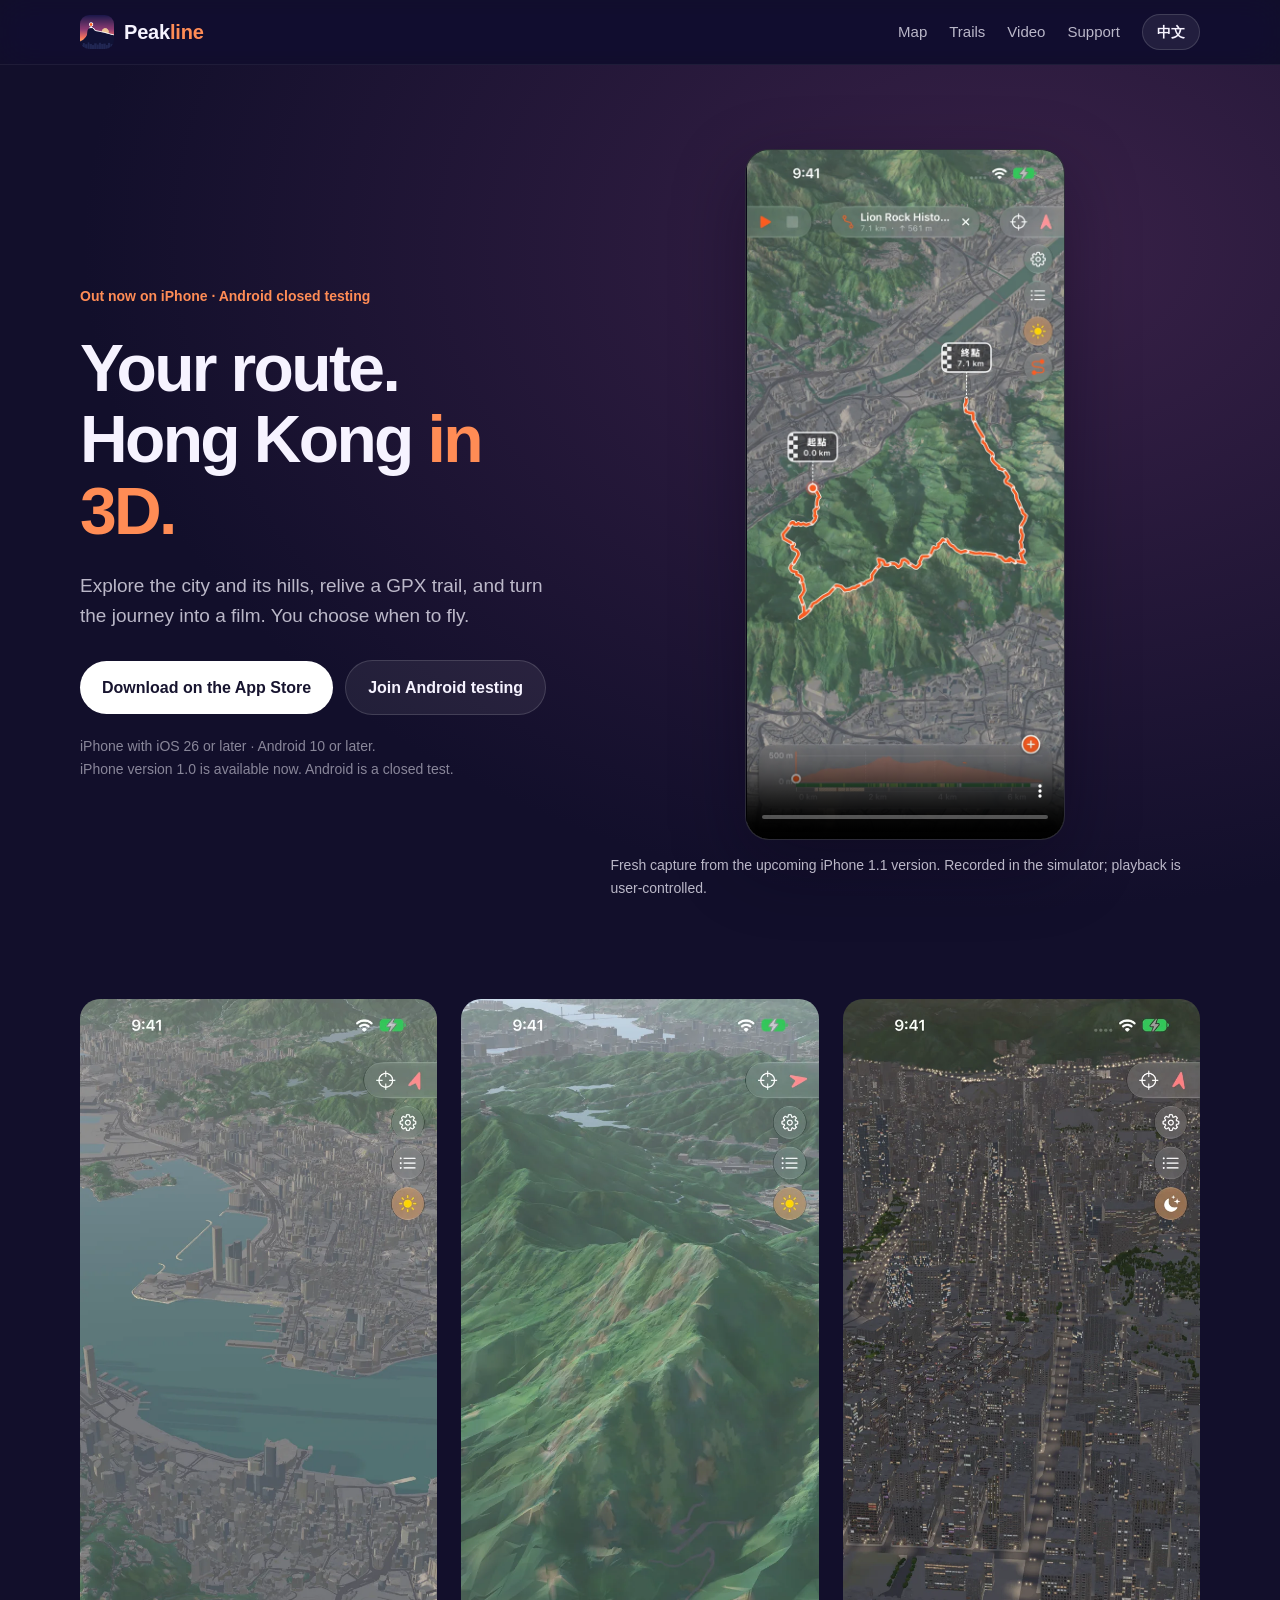
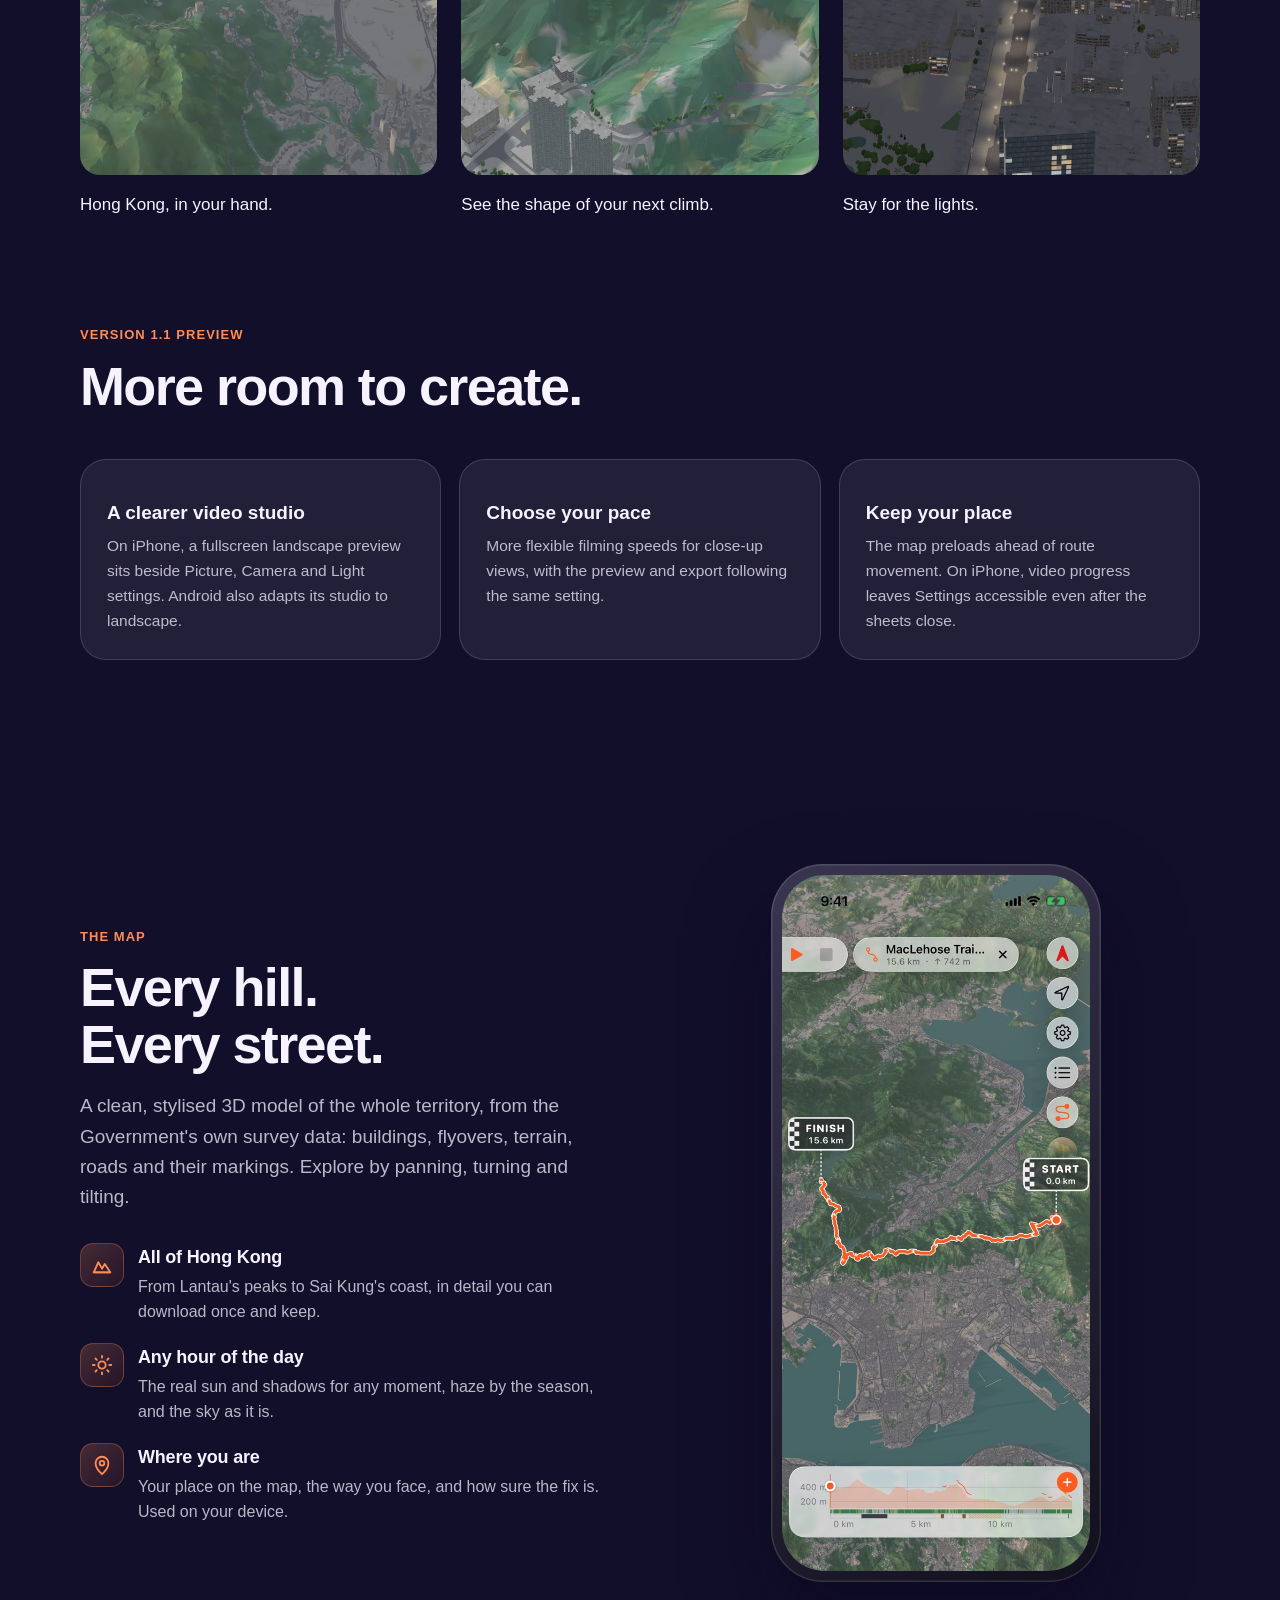
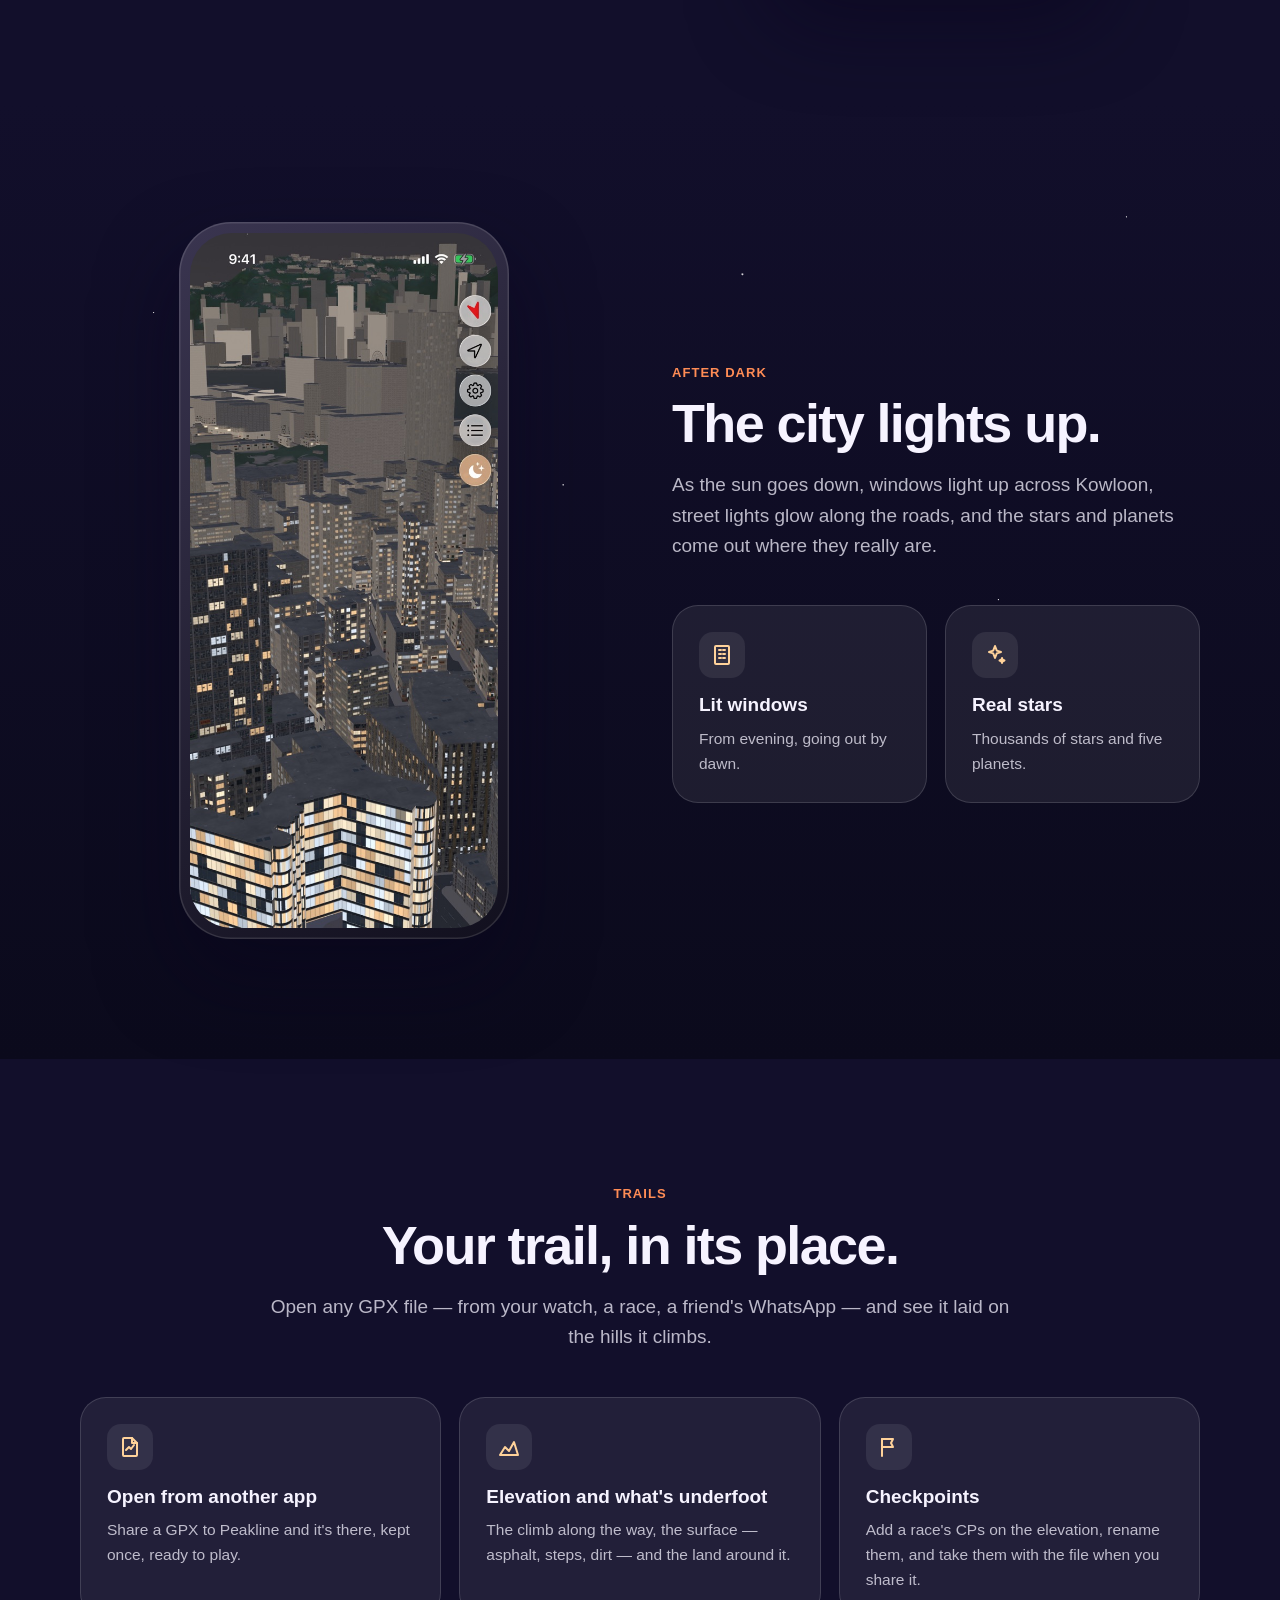
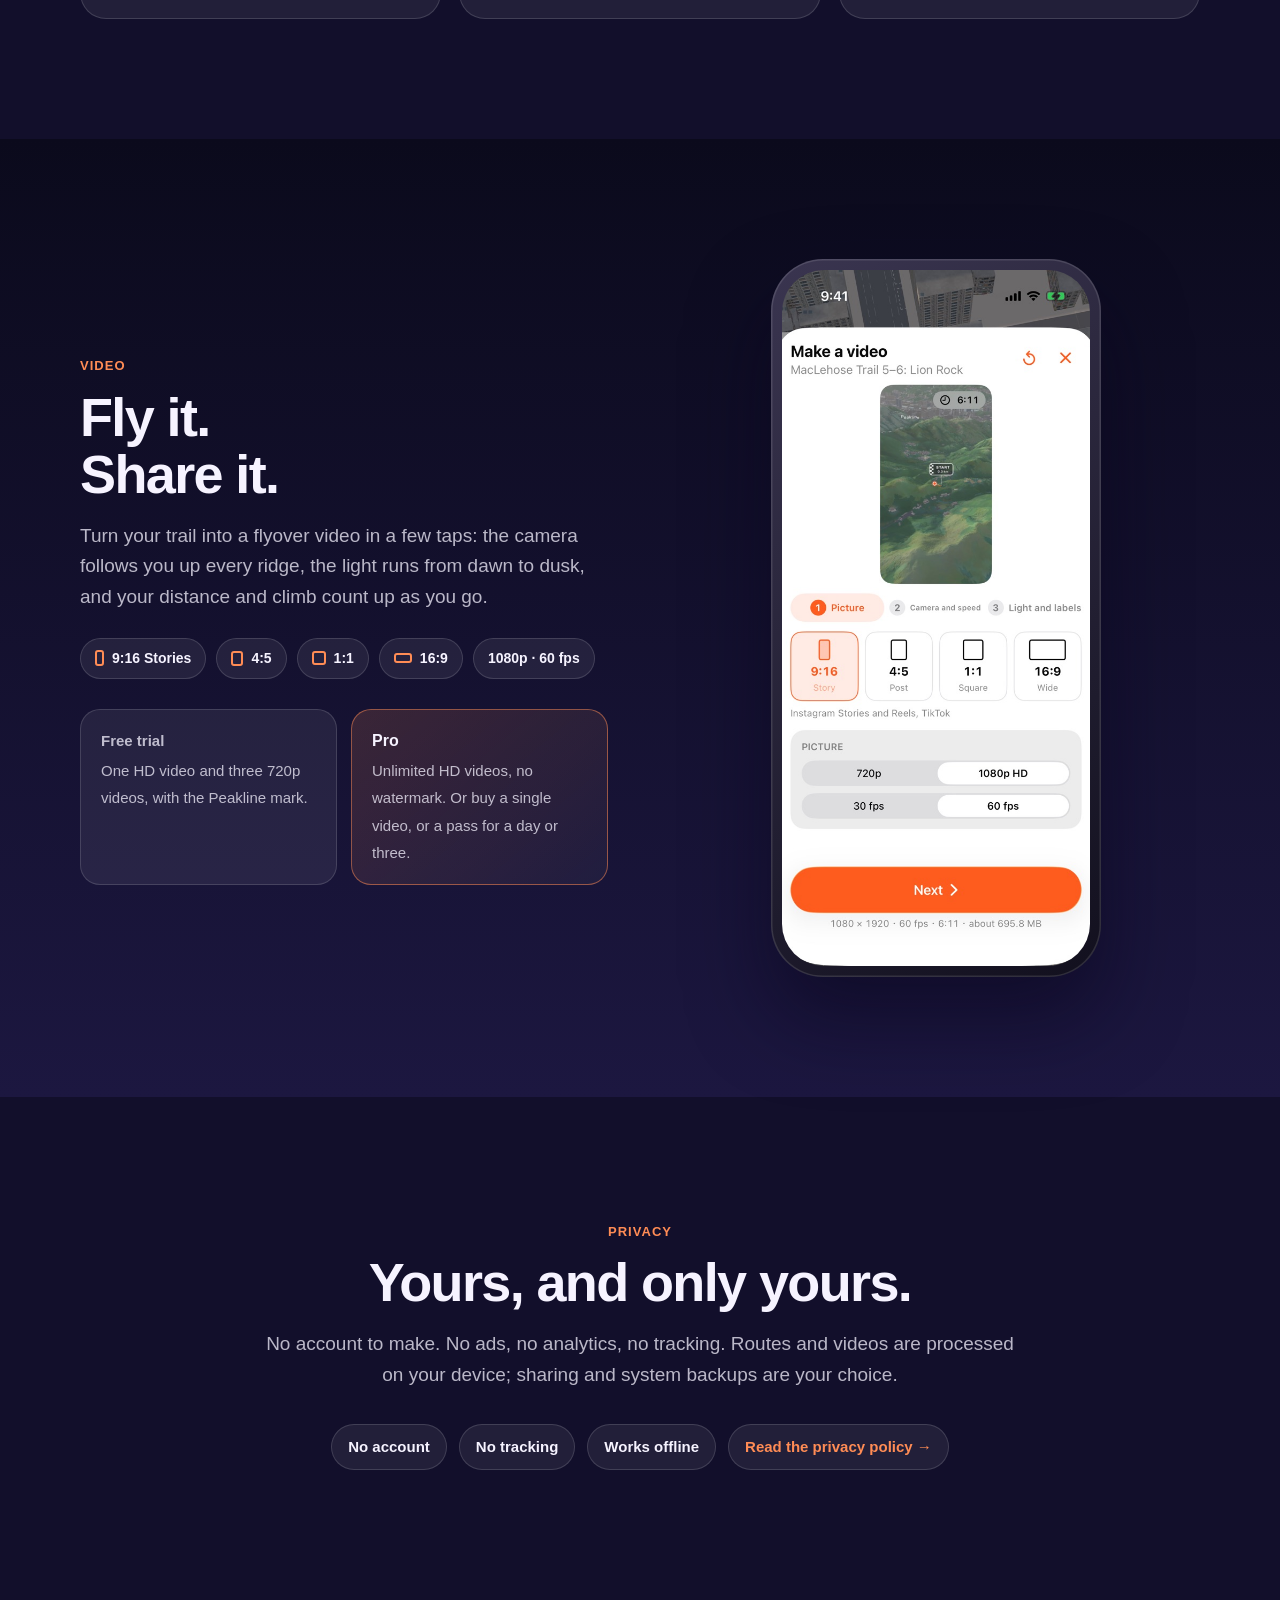
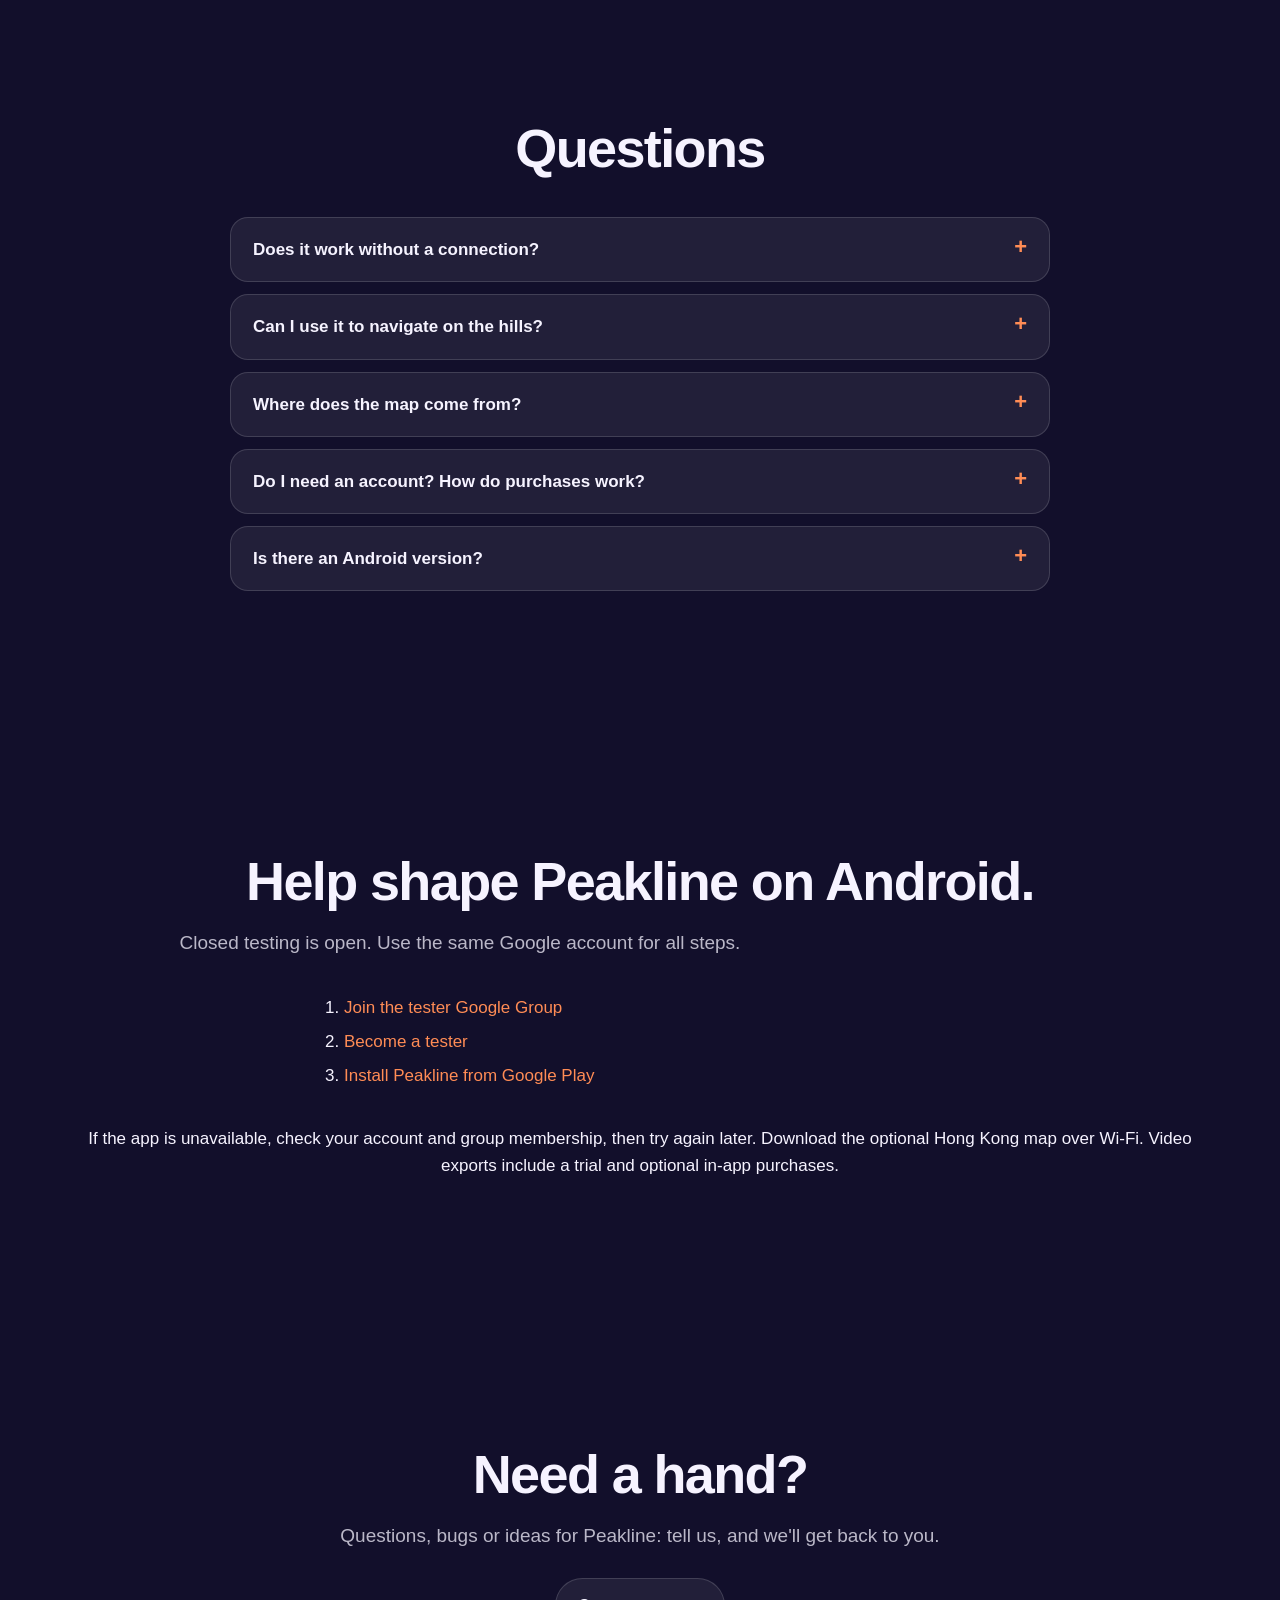
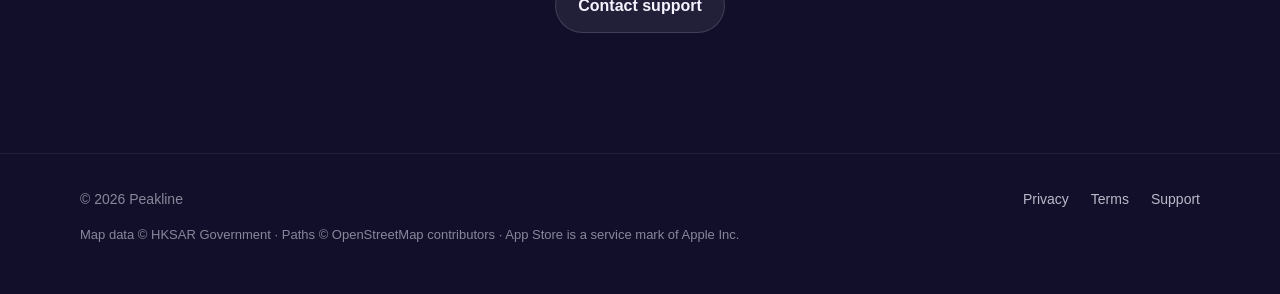
==== index.html @ 2c07a67a "Announce iPhone release and open Android testing with fresh captures" ====
<!doctype html>
<html lang="en" data-lang="en">
<head>
<meta charset="utf-8">
<meta name="viewport" content="width=device-width, initial-scale=1">
<title>Peakline — Hong Kong in 3D</title>
<meta name="title-en" content="Peakline — Hong Kong in 3D">
<meta name="title-zh" content="Peakline — 全港立體地圖">
<meta name="description" content="Peakline is a 3D map of all Hong Kong for iPhone and Android. Open your GPX trails, fly them over every hill, street and harbour at any hour, and share the video.">
<meta name="theme-color" content="#14112f">
<meta property="og:type" content="website">
<meta property="og:title" content="Peakline — Hong Kong in 3D">
<meta property="og:description" content="Fly your trails over a 3D map of all Hong Kong. Share the video.">
<meta property="og:image" content="https://chungtau.github.io/peakline-site/assets/img/og.jpg">
<meta property="og:url" content="https://chungtau.github.io/peakline-site/">
<meta name="twitter:card" content="summary_large_image">
<link rel="icon" type="image/png" href="assets/img/favicon-64.png">
<link rel="apple-touch-icon" href="assets/img/apple-touch-icon.png">
<link rel="stylesheet" href="assets/css/site.css">
<script src="assets/js/site.js"></script>
<script src="assets/js/journey.js" defer></script>
</head>
<body>

<header class="nav">
  <div class="wrap">
    <a class="brand" href="./"><img src="assets/img/icon-512.png" alt=""><span>Peak<b>line</b></span></a>
    <nav>
      <a class="hide-small" href="#map"><span class="en">Map</span><span class="zh">地圖</span></a>
      <a class="hide-small" href="#trails"><span class="en">Trails</span><span class="zh">路線</span></a>
      <a class="hide-small" href="#video"><span class="en">Video</span><span class="zh">影片</span></a>
      <a href="#support"><span class="en">Support</span><span class="zh">支援</span></a>
      <button class="lang" type="button" aria-label="Language"><span class="en">中文</span><span class="zh">EN</span></button>
    </nav>
  </div>
</header>

<main>

<!-- A user-controlled film: playback and chapter selection are independent of scrolling. -->
<section class="journey" aria-labelledby="journey-title">
  <div class="wrap journey-grid">
    <div class="journey-intro">
      <span class="eyebrow"><span class="en">Out now on iPhone · Android closed testing</span><span class="zh">iPhone 正式上架 · Android 封閉測試開放</span></span>
      <h1 id="journey-title"><span class="en">Your route.<br>Hong Kong <em>in 3D.</em></span><span class="zh">你的路線，<br><em>立體香港。</em></span></h1>
      <p class="section-lead"><span class="en">Explore the city and its hills, relive a GPX trail, and turn the journey into a film. You choose when to fly.</span><span class="zh">探索城市與山野，重溫 GPX 路線，把旅程製成影片。何時起飛，由你決定。</span></p>
      <div class="ctas">
        <a class="btn primary" href="https://apps.apple.com/app/id6819981205"><span class="en">Download on the App Store</span><span class="zh">在 App Store 下載</span></a>
        <a class="btn ghost" href="#android"><span class="en">Join Android testing</span><span class="zh">參加 Android 封測</span></a>
      </div>
      <p class="availability"><span class="en">iPhone with iOS 26 or later · Android 10 or later.<br>iPhone version 1.0 is available now. Android is a closed test.</span><span class="zh">需要 iOS 26 或以上的 iPhone，或 Android 10 或以上裝置。<br>iPhone 1.0 現已上架；Android 現正招募封測用家。</span></p>
    </div>
    <div class="journey-player">
      <div class="film-frame fresh-preview">
        <video controls playsinline preload="none" poster="assets/launch/route.webp" aria-label="Peakline 1.1 route playback preview">
          <source src="assets/launch/route-preview.mp4" type="video/mp4">
          <a href="assets/launch/route-preview.mp4">Watch the route / 觀看路線</a>
        </video>
      </div>
      <p class="film-note"><span class="en">Fresh capture from the upcoming iPhone 1.1 version. Recorded in the simulator; playback is user-controlled.</span><span class="zh">重新拍攝的 iPhone 1.1 預覽畫面，來自模擬器實際操作。影片由你按播放。</span></p>
    </div>
  </div>
</section>

<section class="launch-gallery wrap" aria-label="Fresh Peakline screenshots">
  <figure><img src="assets/launch/harbour.webp" alt="Hong Kong harbour and buildings in Peakline" loading="lazy" width="660" height="1434"><figcaption><span class="en">Hong Kong, in your hand.</span><span class="zh">把香港，放在手心。</span></figcaption></figure>
  <figure><img src="assets/launch/lion-rock.webp" alt="Lion Rock ridge in Peakline" loading="lazy" width="660" height="1434"><figcaption><span class="en">See the shape of your next climb.</span><span class="zh">下一次上山，先看清山勢。</span></figcaption></figure>
  <figure><img src="assets/launch/night.webp" alt="Night windows and streets in Peakline" loading="lazy" width="660" height="1434"><figcaption><span class="en">Stay for the lights.</span><span class="zh">留到，萬家燈火。</span></figcaption></figure>
</section>

<section id="latest" class="latest">
  <div class="wrap">
    <span class="kicker"><span class="en">Version 1.1 preview</span><span class="zh">1.1 版本預覽</span></span>
    <h2><span class="en">More room to create.</span><span class="zh">更充裕的創作空間。</span></h2>
    <div class="cards">
      <div class="card"><h3><span class="en">A clearer video studio</span><span class="zh">更清晰的影片編輯器</span></h3><p><span class="en">On iPhone, a fullscreen landscape preview sits beside Picture, Camera and Light settings. Android also adapts its studio to landscape.</span><span class="zh">iPhone 橫向全螢幕預覽，與畫面、鏡頭、光線設定並排顯示。Android 的編輯器亦會配合橫向版面。</span></p></div>
      <div class="card"><h3><span class="en">Choose your pace</span><span class="zh">自由選擇節奏</span></h3><p><span class="en">More flexible filming speeds for close-up views, with the preview and export following the same setting.</span><span class="zh">近鏡製片速度更有彈性，預覽與輸出採用一致設定。</span></p></div>
      <div class="card"><h3><span class="en">Keep your place</span><span class="zh">掌握進度</span></h3><p><span class="en">The map preloads ahead of route movement. On iPhone, video progress leaves Settings accessible even after the sheets close.</span><span class="zh">地圖會隨路線移動提前預載。iPhone 關閉面板後，製片進度亦會避開設定按鈕。</span></p></div>
    </div>
  </div>
</section>

<section id="map">
  <div class="wrap">
    <div class="split">
      <div>
        <span class="kicker"><span class="en">The map</span><span class="zh">地圖</span></span>
        <h2><span class="en">Every hill.<br>Every street.</span><span class="zh">每座山。<br>每條街。</span></h2>
        <p class="section-lead">
          <span class="en">A clean, stylised 3D model of the whole territory, from the Government's own survey data: buildings, flyovers, terrain, roads and their markings. Explore by panning, turning and tilting.</span>
          <span class="zh">以政府測繪數據建成、簡潔立體的全港模型：大廈、天橋、地形、道路以至路面標記。以平移、旋轉和傾斜探索地圖。</span>
        </p>
        <ul class="points">
          <li><span class="ico"><svg viewBox="0 0 24 24"><path d="M3 20l5-11 4 7 3-5 6 9z"/><path d="M3 20h18"/></svg></span>
            <div><h3><span class="en">All of Hong Kong</span><span class="zh">全港覆蓋</span></h3>
            <p><span class="en">From Lantau's peaks to Sai Kung's coast, in detail you can download once and keep.</span><span class="zh">由大嶼山的山峰到西貢的海岸，詳細地圖下載一次就一直保存。</span></p></div></li>
          <li><span class="ico"><svg viewBox="0 0 24 24"><circle cx="12" cy="12" r="4"/><path d="M12 2v2M12 20v2M4.9 4.9l1.4 1.4M17.7 17.7l1.4 1.4M2 12h2M20 12h2M4.9 19.1l1.4-1.4M17.7 6.3l1.4-1.4"/></svg></span>
            <div><h3><span class="en">Any hour of the day</span><span class="zh">任何時刻的光影</span></h3>
            <p><span class="en">The real sun and shadows for any moment, haze by the season, and the sky as it is.</span><span class="zh">任何時刻的真實日照與陰影、隨季節變化的煙霞，以及真實的天空。</span></p></div></li>
          <li><span class="ico"><svg viewBox="0 0 24 24"><path d="M12 22s7-6.3 7-12a7 7 0 1 0-14 0c0 5.7 7 12 7 12z"/><circle cx="12" cy="10" r="2.5"/></svg></span>
            <div><h3><span class="en">Where you are</span><span class="zh">你在哪裏</span></h3>
            <p><span class="en">Your place on the map, the way you face, and how sure the fix is. Used on your device.</span><span class="zh">你在地圖上的位置、面向和定位準確度，只在你的裝置上使用。</span></p></div></li>
        </ul>
      </div>
      <div class="phone-col"><div class="phone"><img src="assets/img/shot-route.jpg" alt="A trail over the Lion Rock ridge with its elevation" loading="lazy" width="1206" height="2622"></div></div>
    </div>
  </div>
</section>

<section class="night">
  <div class="wrap">
    <div class="split flip">
      <div>
        <span class="kicker"><span class="en">After dark</span><span class="zh">入夜之後</span></span>
        <h2><span class="en">The city lights up.</span><span class="zh">城市亮起來。</span></h2>
        <p class="section-lead">
          <span class="en">As the sun goes down, windows light up across Kowloon, street lights glow along the roads, and the stars and planets come out where they really are.</span>
          <span class="zh">日落之後，九龍的窗戶逐一亮起，街燈沿路發光，星星和行星在真實的位置出現。</span>
        </p>
        <div class="cards" style="grid-template-columns: 1fr 1fr;">
          <div class="card"><span class="ico"><svg viewBox="0 0 24 24"><rect x="5" y="3" width="14" height="18" rx="1"/><path d="M9 7h2M13 7h2M9 11h2M13 11h2M9 15h2M13 15h2"/></svg></span>
            <h3><span class="en">Lit windows</span><span class="zh">亮燈的窗</span></h3><p><span class="en">From evening, going out by dawn.</span><span class="zh">由黃昏亮起，到清晨前熄滅。</span></p></div>
          <div class="card"><span class="ico"><svg viewBox="0 0 24 24"><path d="M12 3l1.8 4.6L18 9l-4.2 1.4L12 15l-1.8-4.6L6 9l4.2-1.4z"/><path d="M19 15l.7 1.8L21.5 17.5l-1.8.7L19 20l-.7-1.8-1.8-.7 1.8-.7z"/></svg></span>
            <h3><span class="en">Real stars</span><span class="zh">真實星空</span></h3><p><span class="en">Thousands of stars and five planets.</span><span class="zh">數千顆恆星與五大行星。</span></p></div>
        </div>
      </div>
      <div class="phone-col"><div class="phone"><img src="assets/img/shot-night.jpg" alt="Tsim Sha Tsui at night, windows lit" loading="lazy" width="1206" height="2622"></div></div>
    </div>
  </div>
</section>

<section id="trails">
  <div class="wrap">
    <div style="text-align:center">
      <span class="kicker"><span class="en">Trails</span><span class="zh">路線</span></span>
      <h2><span class="en">Your trail, in its place.</span><span class="zh">你的路線，回到原地。</span></h2>
      <p class="section-lead" style="margin:0 auto">
        <span class="en">Open any GPX file — from your watch, a race, a friend's WhatsApp — and see it laid on the hills it climbs.</span>
        <span class="zh">打開任何 GPX 檔案，無論來自手錶、比賽還是朋友的 WhatsApp，都會鋪在它攀越的山上。</span>
      </p>
    </div>
    <div class="cards">
      <div class="card"><span class="ico"><svg viewBox="0 0 24 24"><path d="M14 3H6a1 1 0 0 0-1 1v16a1 1 0 0 0 1 1h12a1 1 0 0 0 1-1V8z"/><path d="M14 3v5h5"/><path d="M8 15l3-3 2 2 3-4"/></svg></span>
        <h3><span class="en">Open from another app</span><span class="zh">任何 App 都可打開</span></h3>
        <p><span class="en">Share a GPX to Peakline and it's there, kept once, ready to play.</span><span class="zh">把 GPX 分享到 Peakline 就會出現，不會重複儲存，隨時播放。</span></p></div>
      <div class="card"><span class="ico"><svg viewBox="0 0 24 24"><path d="M3 20l5-8 4 4 5-9 4 13z"/></svg></span>
        <h3><span class="en">Elevation and what's underfoot</span><span class="zh">高度與腳下路面</span></h3>
        <p><span class="en">The climb along the way, the surface — asphalt, steps, dirt — and the land around it.</span><span class="zh">沿途的爬升、路面（柏油、樓梯、泥路）以及周圍的地貌。</span></p></div>
      <div class="card"><span class="ico"><svg viewBox="0 0 24 24"><path d="M5 21V4"/><path d="M5 4h11l-2 4 2 4H5"/></svg></span>
        <h3><span class="en">Checkpoints</span><span class="zh">檢查站</span></h3>
        <p><span class="en">Add a race's CPs on the elevation, rename them, and take them with the file when you share it.</span><span class="zh">在高度圖上加入比賽檢查站、為它們改名，分享 GPX 時一併帶走。</span></p></div>
    </div>
  </div>
</section>

<section id="video" class="video">
  <div class="wrap">
    <div class="split">
      <div>
        <span class="kicker"><span class="en">Video</span><span class="zh">影片</span></span>
        <h2><span class="en">Fly it.<br>Share it.</span><span class="zh">飛越它。<br>分享它。</span></h2>
        <p class="section-lead">
          <span class="en">Turn your trail into a flyover video in a few taps: the camera follows you up every ridge, the light runs from dawn to dusk, and your distance and climb count up as you go.</span>
          <span class="zh">幾下就能把路線變成飛越影片：鏡頭跟著你攀上每道山脊，光線由清晨變到黃昏，距離和爬升隨之累計。</span>
        </p>
        <div class="ratios">
          <span class="ratio"><i style="width:9px;height:16px"></i>9:16 Stories</span>
          <span class="ratio"><i style="width:12px;height:15px"></i>4:5</span>
          <span class="ratio"><i style="width:14px;height:14px"></i>1:1</span>
          <span class="ratio"><i style="width:18px;height:10px"></i>16:9</span>
          <span class="ratio">1080p · 60 fps</span>
        </div>
        <div class="plans">
          <div class="plan"><b><span class="en">Free trial</span><span class="zh">免費試用</span></b>
            <span><span class="en">One HD video and three 720p videos, with the Peakline mark.</span><span class="zh">一條高清及三條 720p 影片，附 Peakline 水印。</span></span></div>
          <div class="plan pro"><b>Pro</b>
            <span><span class="en">Unlimited HD videos, no watermark. Or buy a single video, or a pass for a day or three.</span><span class="zh">無限高清影片，沒有水印。亦可單次購買一條影片，或購買一日、三日通行證。</span></span></div>
        </div>
      </div>
      <div class="phone-col"><div class="phone"><img src="assets/img/shot-studio.jpg" alt="Making a video of the trail in Peakline" loading="lazy" width="1206" height="2622"></div></div>
    </div>
  </div>
</section>

<section class="private">
  <div class="wrap">
    <span class="kicker"><span class="en">Privacy</span><span class="zh">私隱</span></span>
    <h2><span class="en">Yours, and only yours.</span><span class="zh">只屬於你。</span></h2>
    <p class="section-lead">
      <span class="en">No account to make. No ads, no analytics, no tracking. Routes and videos are processed on your device; sharing and system backups are your choice.</span>
      <span class="zh">不用註冊帳戶。沒有廣告、沒有分析工具、沒有追蹤。路線及影片在裝置上處理，分享與系統備份由你選擇。</span>
    </p>
    <div class="badges">
      <span class="badge"><span class="en">No account</span><span class="zh">無需帳戶</span></span>
      <span class="badge"><span class="en">No tracking</span><span class="zh">沒有追蹤</span></span>
      <span class="badge"><span class="en">Works offline</span><span class="zh">離線可用</span></span>
      <a class="badge" href="privacy/"><span class="en">Read the privacy policy →</span><span class="zh">閱讀私隱政策 →</span></a>
    </div>
  </div>
</section>

<section id="faq">
  <div class="wrap">
    <div style="text-align:center">
      <h2><span class="en">Questions</span><span class="zh">常見問題</span></h2>
    </div>
    <div class="faq">
      <details><summary><span class="en">Does it work without a connection?</span><span class="zh">沒有網絡可以用嗎？</span></summary>
        <p><span class="en">Yes. The map is on your device: Yau Tsim Mong comes with the app, and the detailed map of all Hong Kong is a one-time download. Your location comes from GPS.</span><span class="zh">可以。地圖儲存在你的裝置上：油尖旺隨 App 附送，全港詳細地圖只需下載一次。位置來自 GPS。</span></p></details>
      <details><summary><span class="en">Can I use it to navigate on the hills?</span><span class="zh">可以用來在山上導航嗎？</span></summary>
        <p><span class="en">Peakline is for planning, reliving and sharing. Map data can be out of date, so don't rely on it alone where your safety depends on it: check the weather, carry a proper map and tell someone your route.</span><span class="zh">Peakline 用於規劃、重溫和分享。地圖資料可能過時，在涉及安全的情況下切勿只依賴它：出發前留意天氣、帶備地圖，並告訴別人你的路線。</span></p></details>
      <details><summary><span class="en">Where does the map come from?</span><span class="zh">地圖資料從哪裏來？</span></summary>
        <p><span class="en">Buildings, terrain and roads come from the HKSAR Government's open data (Lands Department, through the CSDI Portal and DATA.GOV.HK); paths' surfaces and steps from OpenStreetMap contributors. The full credits are in the app.</span><span class="zh">大廈、地形和道路來自香港特區政府的開放數據（地政總署，經空間數據共享平台及資料一線通）；路面及樓梯資料來自 OpenStreetMap 貢獻者。完整鳴謝見 App 內。</span></p></details>
      <details><summary><span class="en">Do I need an account? How do purchases work?</span><span class="zh">需要帳戶嗎？購買如何運作？</span></summary>
        <p><span class="en">No account. Available purchases use your platform’s store account: App Store on iPhone or Google Play on Android. Restore eligible purchases in Settings using the same store account. Manage renewals in that store’s subscriptions settings.</span><span class="zh">不需要帳戶。可購買項目經所用平台的商店帳戶處理：iPhone 使用 App Store，Android 使用 Google Play。以同一商店帳戶登入後，可在設定中恢復合資格購買；續期請在該商店的訂閱設定管理。</span></p></details>
      <details><summary><span class="en">Is there an Android version?</span><span class="zh">有 Android 版嗎？</span></summary>
        <p><span class="en">Yes. Join the Google Group, then opt in to the closed test with the same Google account used in Google Play. Follow the steps below. The iPhone app is available on the App Store.</span><span class="zh">有。Android App 正透過 Google Play 測試；iPhone App 正等待 App Store 審核。iPhone 1.0 現已上架；Android 現正招募封測用家。</span></p></details>
    </div>
  </div>
</section>

<section id="android" class="support">
  <div class="wrap">
    <h2><span class="en">Help shape Peakline on Android.</span><span class="zh">一齊試好 Android 版 Peakline。</span></h2>
    <p class="section-lead"><span class="en">Closed testing is open. Use the same Google account for all steps.</span><span class="zh">封閉測試現已開放。以下步驟請用同一個 Google 帳戶。</span></p>
    <ol style="max-width:42rem;margin:2rem auto;text-align:left;line-height:2">
      <li><a href="https://groups.google.com/g/peakline-android-tester"><span class="en">Join the tester Google Group</span><span class="zh">加入測試者 Google 群組</span></a></li>
      <li><a href="https://play.google.com/apps/testing/app.peakline"><span class="en">Become a tester</span><span class="zh">按「成為測試人員」</span></a></li>
      <li><a href="https://play.google.com/store/apps/details?id=app.peakline"><span class="en">Install Peakline from Google Play</span><span class="zh">從 Google Play 安裝 Peakline</span></a></li>
    </ol>
    <p><span class="en">If the app is unavailable, check your account and group membership, then try again later. Download the optional Hong Kong map over Wi-Fi. Video exports include a trial and optional in-app purchases.</span><span class="zh">若未能下載，請檢查帳戶及群組會員資格，稍後再試。建議以 Wi-Fi 下載選用的全港地圖。影片製作提供試用及可選的 App 內購買項目。</span></p>
  </div>
</section>

<section id="support" class="support">
  <div class="wrap">
    <h2><span class="en">Need a hand?</span><span class="zh">需要協助？</span></h2>
    <p class="section-lead" style="margin:0 auto">
      <span class="en">Questions, bugs or ideas for Peakline: tell us, and we'll get back to you.</span>
      <span class="zh">有任何問題、錯誤報告或建議，歡迎告訴我們，我們會盡快回覆。</span>
    </p>
    <a class="btn ghost" href="https://github.com/ChungTau/peakline-site/issues/new"><span class="en">Contact support</span><span class="zh">聯絡支援</span></a>
  </div>
</section>

</main>

<footer>
  <div class="wrap">
    <span>© 2026 Peakline</span>
    <nav>
      <a href="privacy/"><span class="en">Privacy</span><span class="zh">私隱政策</span></a>
      <a href="terms/"><span class="en">Terms</span><span class="zh">服務條款</span></a>
      <a href="#support"><span class="en">Support</span><span class="zh">支援</span></a>
    </nav>
    <span class="credits"><span class="en">Map data © HKSAR Government · Paths © OpenStreetMap contributors · App Store is a service mark of Apple Inc.</span><span class="zh">地圖資料 © 香港特別行政區政府 · 路徑資料 © OpenStreetMap 貢獻者 · App Store 是 Apple Inc. 的服務標記。</span></span>
  </div>
</footer>

</body>
</html>
---- assets/css/site.css ----
/* Peakline's website: dusk over Lion Rock, as the app's icon. */

:root {
  --ink: #f6f3ff;
  --ink-soft: rgba(246, 243, 255, 0.74);
  --ink-faint: rgba(246, 243, 255, 0.52);
  --night: #120f2b;
  --night-2: #1c1740;
  --dusk: #6b2d63;
  --ember: #f2735a;
  --orange: #ff5c1f;
  --orange-soft: #ff8c55;
  --glass: rgba(255, 255, 255, 0.07);
  --glass-edge: rgba(255, 255, 255, 0.14);
  --radius: 26px;
  --page: 1160px;
  color-scheme: dark;
}

* { box-sizing: border-box; }

html { scroll-behavior: auto; }

body {
  margin: 0;
  background: var(--night);
  color: var(--ink);
  font: 17px/1.6 -apple-system, BlinkMacSystemFont, "SF Pro Text", "Segoe UI", "PingFang HK", "Noto Sans TC", sans-serif;
  -webkit-font-smoothing: antialiased;
}

a { color: var(--orange-soft); text-decoration: none; }
a:hover { text-decoration: underline; }

img { max-width: 100%; display: block; }

/* Two languages in the page; the one shown follows html[data-lang]. */
html[data-lang="zh"] .en, html:not([data-lang="zh"]) .zh { display: none !important; }

.wrap { max-width: var(--page); margin: 0 auto; padding: 0 20px; }

/* The bar at the top. */
.nav {
  position: sticky; top: 0; z-index: 10;
  backdrop-filter: saturate(160%) blur(18px);
  -webkit-backdrop-filter: saturate(160%) blur(18px);
  background: rgba(18, 15, 43, 0.62);
  border-bottom: 1px solid rgba(255, 255, 255, 0.06);
}
.nav .wrap { display: flex; align-items: center; gap: 22px; height: 64px; }
.brand { display: flex; align-items: center; gap: 10px; white-space: nowrap; color: var(--ink); font-weight: 800; font-size: 20px; letter-spacing: -0.01em; }
.brand:hover { text-decoration: none; }
.brand img { width: 34px; height: 34px; border-radius: 9px; }
.brand b { color: var(--orange-soft); font-weight: 800; }
.nav nav { margin-left: auto; display: flex; gap: 22px; align-items: center; }
.nav nav a { color: var(--ink-soft); font-size: 15px; font-weight: 500; }
.nav nav a:hover { color: var(--ink); text-decoration: none; }
.lang {
  border: 1px solid var(--glass-edge); background: var(--glass); color: var(--ink);
  border-radius: 999px; padding: 6px 14px; font: inherit; font-size: 14px; font-weight: 600; cursor: pointer;
}
@media (max-width: 720px) { .nav nav a.hide-small { display: none; } }

/* Native playback and explicit chapters, in ordinary document flow. */
.journey { padding: 84px 0 54px; background: radial-gradient(ellipse at 80% 20%, #392148, transparent 65%); }
.journey-grid { display: grid; grid-template-columns: 0.9fr 1.1fr; gap: 48px; align-items: center; }
.journey-intro h1 { margin: 24px 0; font-size: clamp(42px, 5.2vw, 66px); line-height: 1.08; letter-spacing: -0.04em; }
.journey-intro h1 em { color: var(--orange-soft); font-style: normal; }
.eyebrow { display: inline-block; color: var(--orange-soft); font-size: 14px; font-weight: 650; }
.journey-intro .section-lead { font-size: 19px; }
.ctas { display: flex; gap: 12px; flex-wrap: wrap; align-items: center; margin-top: 28px; }
.btn { display: inline-flex; align-items: center; gap: 10px; padding: 14px 22px; border-radius: 999px; font-weight: 700; font-size: 16px; }
.btn:hover { text-decoration: none; }
.btn.primary { background: #fff; color: #17142f; }
.btn.ghost { color: var(--ink); background: var(--glass); border: 1px solid var(--glass-edge); }
.availability { color: var(--ink-faint); font-size: 14px; margin: 20px 0 0; }
.journey-player { min-width: 0; }
.film-frame { border: 1px solid var(--glass-edge); border-radius: 24px; overflow: hidden; background: #090817; box-shadow: 0 24px 70px #08061766; }
.film-frame video { display: block; width: 100%; aspect-ratio: 16 / 9; object-fit: contain; background: #090817; }
.film-toolbar { display: flex; align-items: center; gap: 14px; padding: 16px 0; }
.film-play { border: 0; background: var(--orange); color: #fff; border-radius: 999px; min-height: 44px; padding: 10px 20px; font: inherit; font-weight: 650; cursor: pointer; white-space: nowrap; }
.film-play .pause-label, .film-play.playing .play-label { display: none; }
.film-play.playing .pause-label { display: inline; }
.film-note { color: var(--ink-soft); font-size: 14px; }
.chapters { display: grid; grid-template-columns: repeat(3, 1fr); gap: 8px; }
.chapters button { border: 1px solid var(--glass-edge); background: var(--glass); color: var(--ink-soft); padding: 10px; min-height: 44px; border-radius: 12px; font: inherit; font-size: 14px; cursor: pointer; }
.chapters button[aria-pressed="true"] { border-color: var(--orange-soft); background: #f2735a22; color: #ffd29a; }
.chapters button:disabled { cursor: default; opacity: 0.6; }
button:focus-visible, a:focus-visible, video:focus-visible { outline: 3px solid var(--orange-soft); outline-offset: 4px; }
.chapter-copy { min-height: 168px; margin-top: 22px; }
.chapter .where { color: var(--orange-soft); font-size: 13px; font-weight: 650; margin: 0; }
.chapter h2 { font-size: 26px; line-height: 1.2; margin: 8px 0 10px; }
.chapter p { margin: 0; color: var(--ink-soft); font-size: 16px; }
.chapter[hidden], .film-play[hidden], .film-error[hidden] { display: none; }
.film-error { color: #ffd29a; font-size: 14px; }
.latest { padding: 54px 0 84px; }
@media (max-width: 900px) {
  .journey { padding-top: 48px; }
  .journey-grid { grid-template-columns: 1fr; gap: 36px; }
  .journey-intro { max-width: 640px; }
  .journey-intro h1 { font-size: clamp(42px, 8vw, 60px); }
  .chapter-copy { min-height: 0; }
}
@media (max-width: 420px) {
  .film-toolbar { align-items: flex-start; }
  .film-play { padding-inline: 14px; }
}

/* A phone, with a screenshot in it. */
.phone {
  position: relative; width: min(330px, 78vw); aspect-ratio: 1206 / 2622;
  border-radius: 52px; padding: 11px;
  background: linear-gradient(145deg, #3a3550, #12101e);
  box-shadow: 0 40px 80px rgba(10, 6, 30, 0.55), inset 0 0 0 1.5px rgba(255, 255, 255, 0.12);
}
.phone img { width: 100%; height: 100%; object-fit: cover; border-radius: 42px; }

/* Sections. */
section { padding: 120px 0; }
.kicker { color: var(--orange-soft); font-weight: 700; letter-spacing: 0.08em; text-transform: uppercase; font-size: 13px; }
h2 { font-size: clamp(34px, 4.6vw, 54px); line-height: 1.06; letter-spacing: -0.03em; margin: 10px 0 18px; font-weight: 820; }
.section-lead { font-size: 19px; color: var(--ink-soft); max-width: 40em; margin: 0; }

.split { display: grid; grid-template-columns: 1fr 1fr; gap: 64px; align-items: center; }
.split.flip .phone-col { order: -1; }
.phone-col { display: flex; justify-content: center; }

.points { list-style: none; padding: 0; margin: 30px 0 0; display: grid; gap: 18px; }
.points li { display: grid; grid-template-columns: 44px 1fr; gap: 14px; align-items: start; }
.points .ico { width: 44px; height: 44px; border-radius: 13px; display: grid; place-items: center;
  background: linear-gradient(140deg, rgba(255, 140, 85, 0.22), rgba(255, 92, 31, 0.08)); border: 1px solid rgba(255, 140, 85, 0.3); }
.points .ico svg { width: 22px; height: 22px; stroke: var(--orange-soft); fill: none; stroke-width: 2; stroke-linecap: round; stroke-linejoin: round; }
.points h3 { margin: 0 0 2px; font-size: 18px; letter-spacing: -0.01em; }
.points p { margin: 0; color: var(--ink-soft); font-size: 16px; }

/* Cards in a row. */
.cards { display: grid; grid-template-columns: repeat(3, 1fr); gap: 18px; margin-top: 44px; }
.card { background: var(--glass); border: 1px solid var(--glass-edge); border-radius: var(--radius); padding: 26px; }
.card h3 { margin: 12px 0 6px; font-size: 19px; }
.card p { margin: 0; color: var(--ink-soft); font-size: 15.5px; }
.card .ico { width: 46px; height: 46px; border-radius: 14px; display: grid; place-items: center; background: rgba(255, 255, 255, 0.08); }
.card .ico svg { width: 24px; height: 24px; stroke: #ffd29a; fill: none; stroke-width: 2; stroke-linecap: round; stroke-linejoin: round; }

/* The night: a darker band with stars. */
.night { background:
  radial-gradient(1px 1px at 12% 22%, #fff, transparent), radial-gradient(1px 1px at 32% 70%, #fff, transparent),
  radial-gradient(1.5px 1.5px at 58% 18%, #fff, transparent), radial-gradient(1px 1px at 78% 52%, #fff, transparent),
  radial-gradient(1px 1px at 88% 12%, #fff, transparent), radial-gradient(1.2px 1.2px at 44% 40%, #fff, transparent),
  linear-gradient(180deg, var(--night) 0%, #0b0a1c 100%); }

.video { background: linear-gradient(180deg, #0b0a1c 0%, var(--night-2) 100%); }
.ratios { display: flex; gap: 10px; flex-wrap: wrap; margin-top: 26px; }
.ratio { display: flex; align-items: center; gap: 8px; padding: 8px 14px; border-radius: 999px; background: var(--glass); border: 1px solid var(--glass-edge); font-weight: 600; font-size: 14px; }
.ratio i { display: inline-block; border: 2px solid var(--orange-soft); border-radius: 3px; }
.plans { display: grid; grid-template-columns: 1fr 1fr; gap: 14px; margin-top: 30px; }
.plan { background: var(--glass); border: 1px solid var(--glass-edge); border-radius: 20px; padding: 18px 20px; }
.plan b { display: block; font-size: 16px; margin-bottom: 4px; }
.plan span { color: var(--ink-soft); font-size: 15px; }
.plan.pro { border-color: rgba(255, 140, 85, 0.5); background: linear-gradient(140deg, rgba(255, 140, 85, 0.16), rgba(255, 255, 255, 0.04)); }

.private { text-align: center; }
.private .section-lead { margin: 0 auto; }
.badges { display: flex; justify-content: center; flex-wrap: wrap; gap: 12px; margin-top: 34px; }
.badge { padding: 10px 16px; border-radius: 999px; background: var(--glass); border: 1px solid var(--glass-edge); font-weight: 600; font-size: 15px; }

/* Questions. */
.faq { max-width: 820px; margin: 40px auto 0; }
details { background: var(--glass); border: 1px solid var(--glass-edge); border-radius: 18px; padding: 18px 22px; margin-bottom: 12px; }
summary { cursor: pointer; font-weight: 650; font-size: 17px; list-style: none; display: flex; justify-content: space-between; gap: 16px; }
summary::-webkit-details-marker { display: none; }
summary::after { content: "+"; color: var(--orange-soft); font-size: 22px; line-height: 1; }
details[open] summary::after { content: "–"; }
details p { color: var(--ink-soft); margin: 12px 0 0; }

.support { text-align: center; }
.support .btn { margin-top: 26px; }

footer { border-top: 1px solid rgba(255, 255, 255, 0.07); padding: 34px 0 48px; color: var(--ink-faint); font-size: 14px; }
footer .wrap { display: flex; flex-wrap: wrap; gap: 14px 28px; justify-content: space-between; }
footer nav { display: flex; gap: 22px; }
footer a { color: var(--ink-soft); }
.credits { flex-basis: 100%; font-size: 13px; }

/* Narrow screens. */
@media (max-width: 900px) {
  .split { grid-template-columns: 1fr; }
  .split.flip .phone-col { order: 0; }
  .cards { grid-template-columns: 1fr; }
  section { padding: 84px 0; }
}
@media (max-width: 520px) { .plans { grid-template-columns: 1fr; } .nav nav { gap: 14px; } }

/* The legal pages. */
.doc { max-width: 760px; margin: 0 auto; padding: 56px 20px 80px; }
.doc h1 { font-size: clamp(36px, 5vw, 50px); margin: 0 0 6px; }
.doc .date { color: var(--ink-faint); margin: 0 0 30px; }
.doc h2 { font-size: 22px; margin: 36px 0 8px; letter-spacing: -0.01em; }
.doc p, .doc li { color: var(--ink-soft); }
.doc ul { padding-left: 22px; }
.doc .summary { border-left: 4px solid var(--orange); padding: 6px 0 6px 18px; color: var(--ink); font-weight: 600; font-size: 18px; margin: 26px 0; }

/* Fresh release captures retain their full phone aspect ratio. */
.fresh-preview { max-width: 320px; margin: 0 auto; }
.fresh-preview video { aspect-ratio: 886 / 1920; }
.launch-gallery { display: grid; grid-template-columns: repeat(3, 1fr); gap: 24px; padding-block: 32px; }
.launch-gallery figure { margin: 0; }
.launch-gallery img { width: 100%; height: auto; border-radius: 20px; display: block; }
.launch-gallery figcaption { padding-block: 16px; }
@media (max-width: 600px) { .launch-gallery { gap: 10px; } .launch-gallery figcaption { font-size: 12px; } }
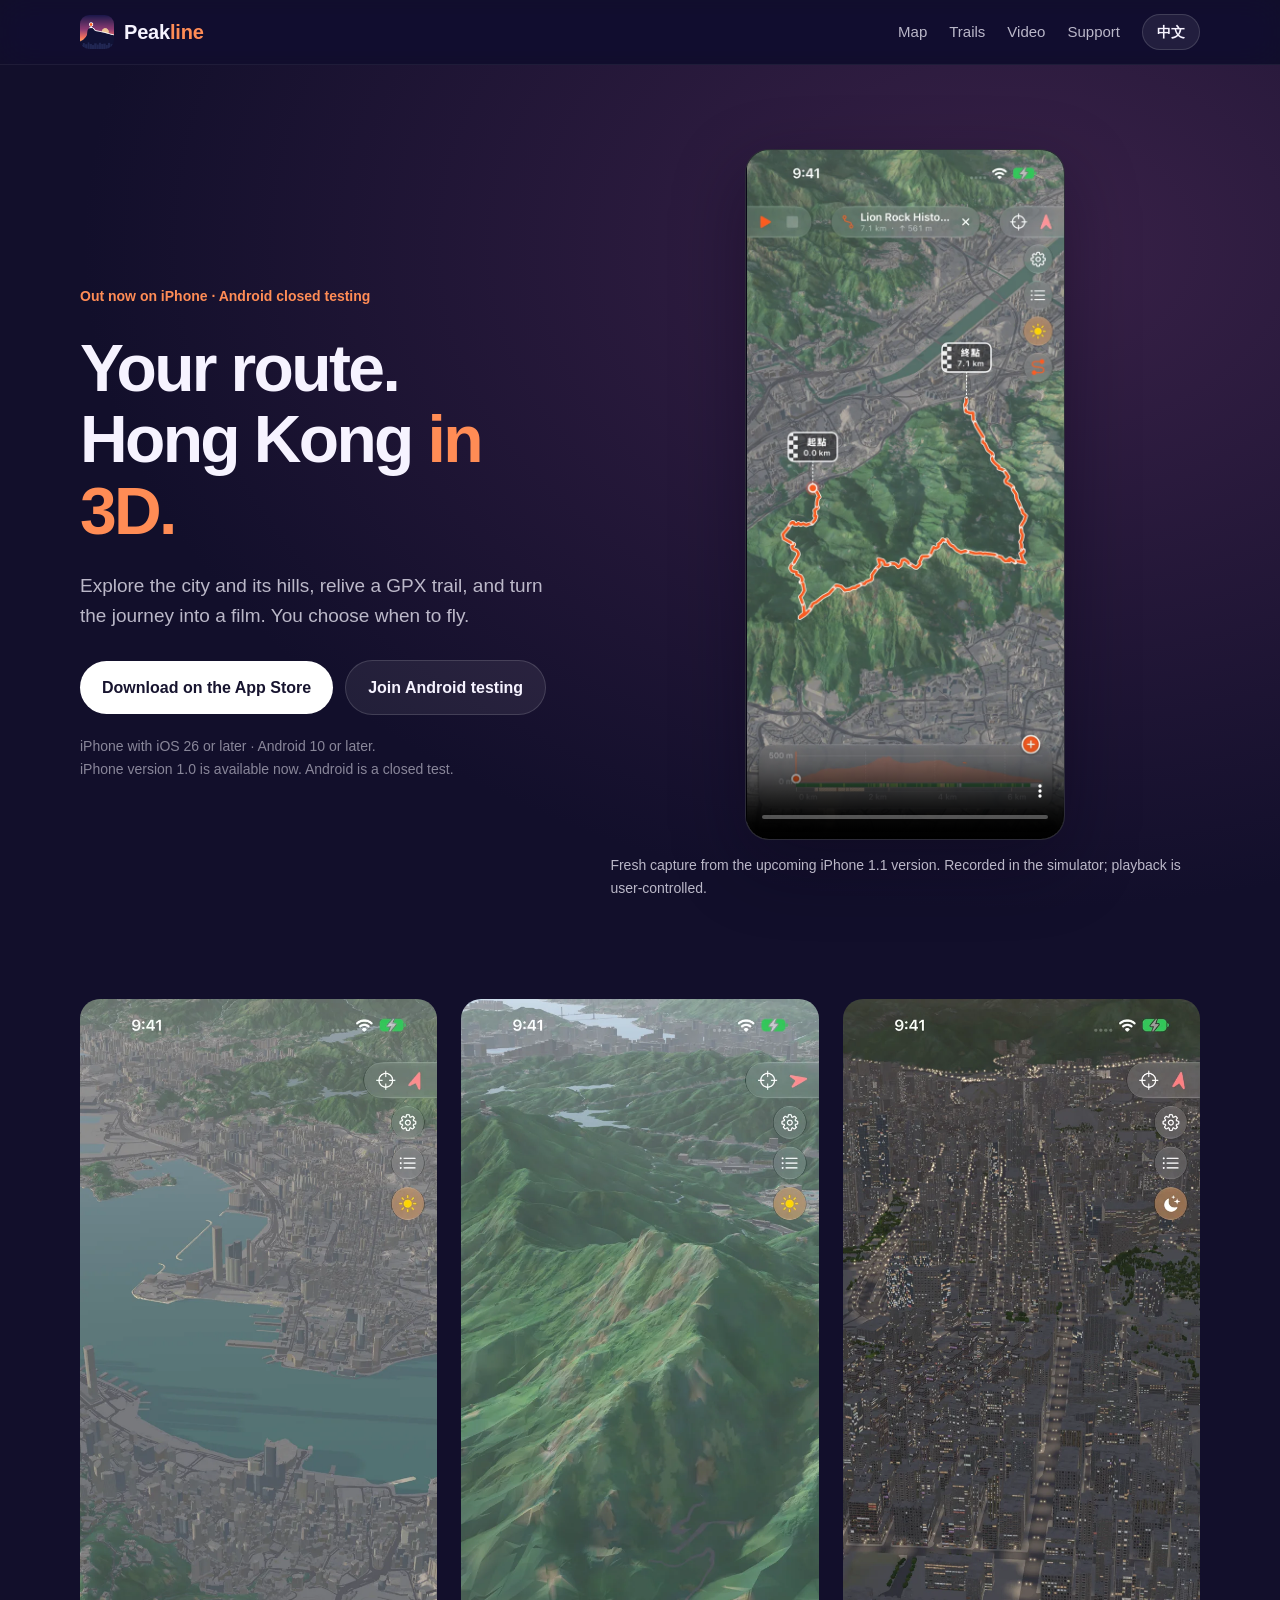
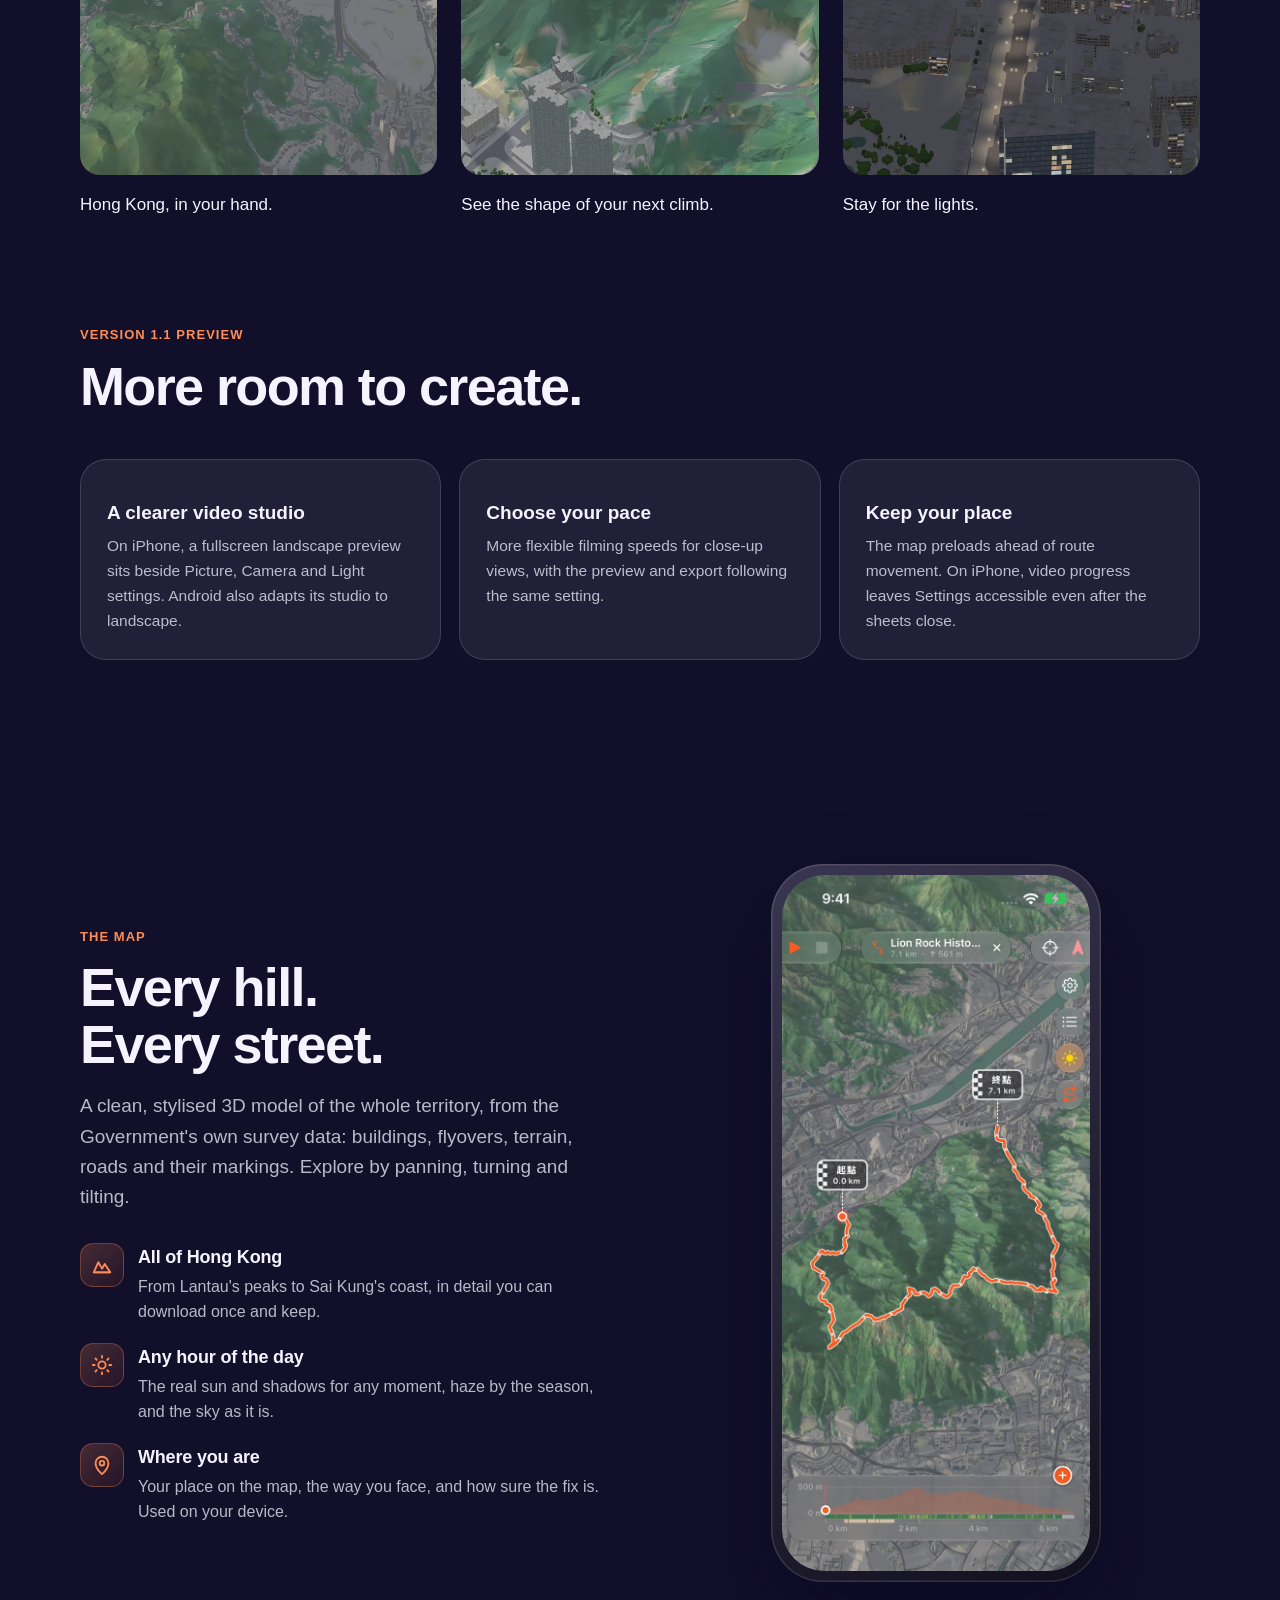
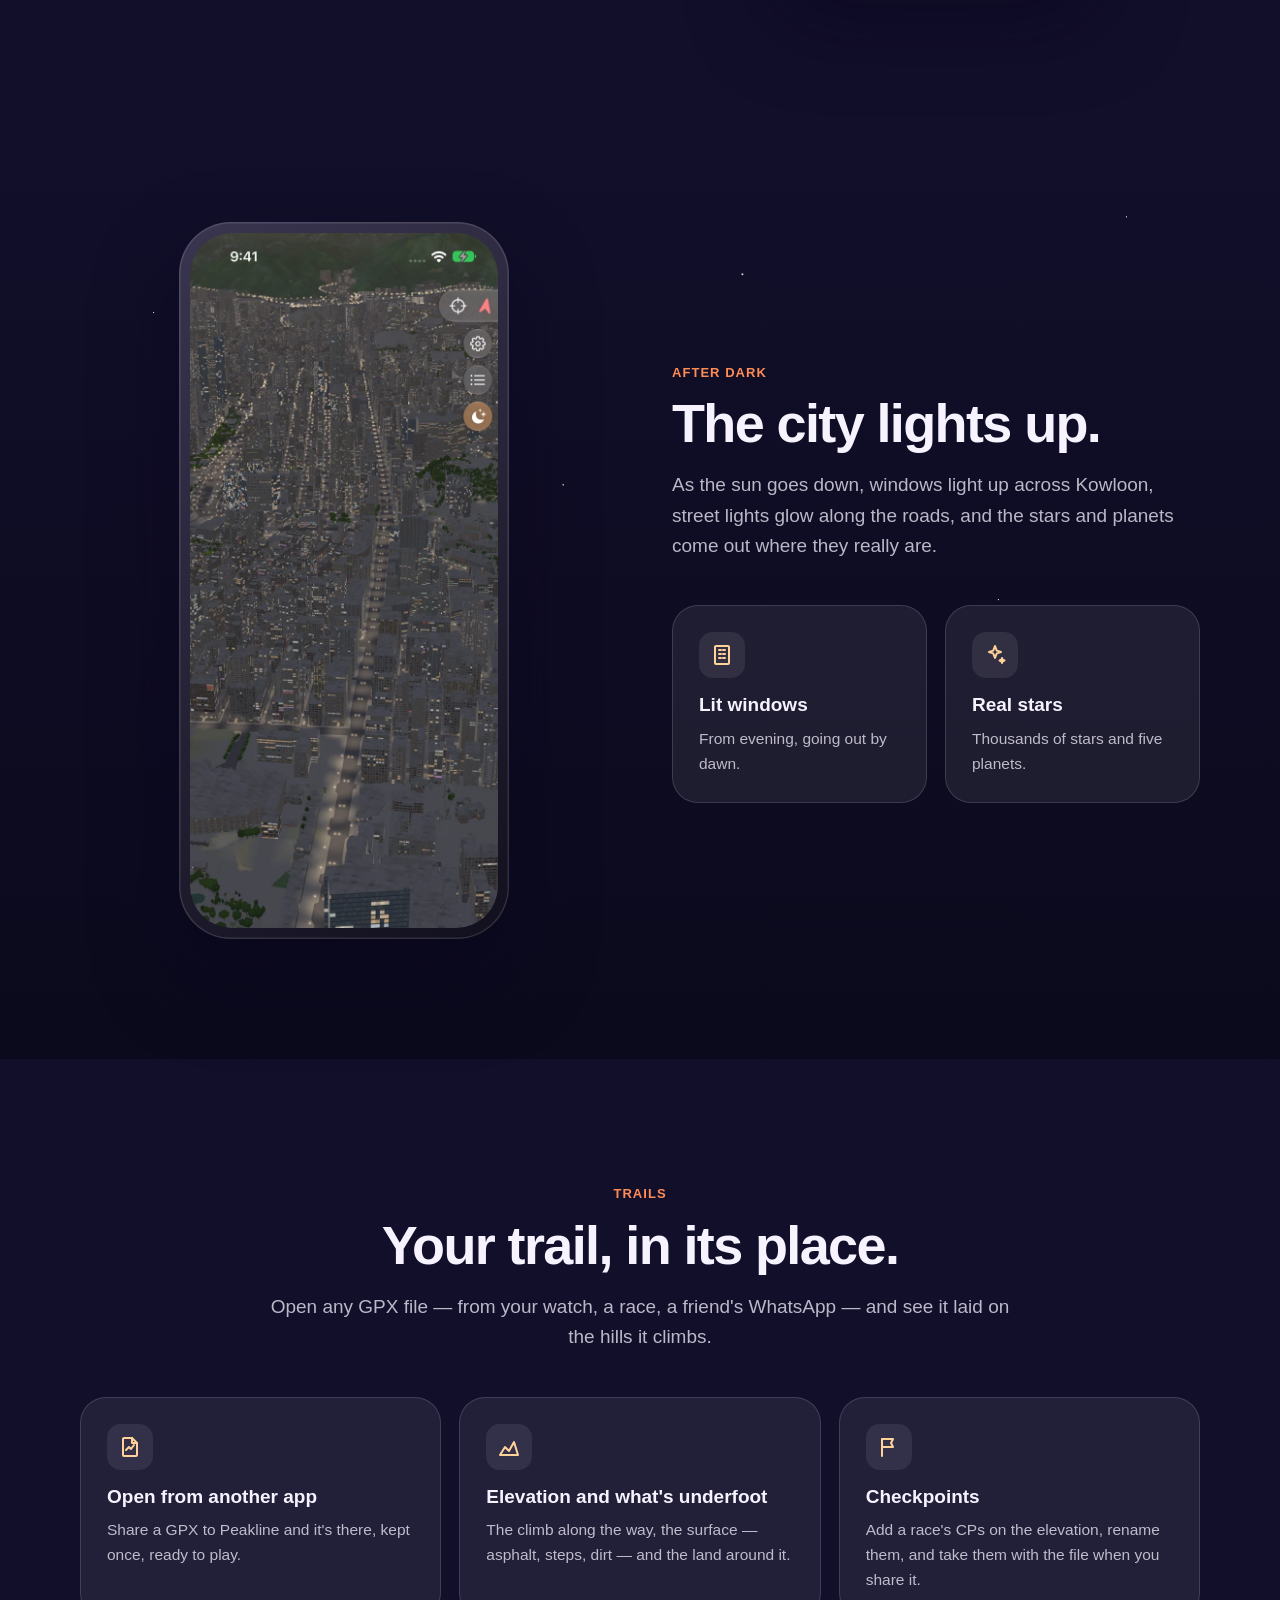
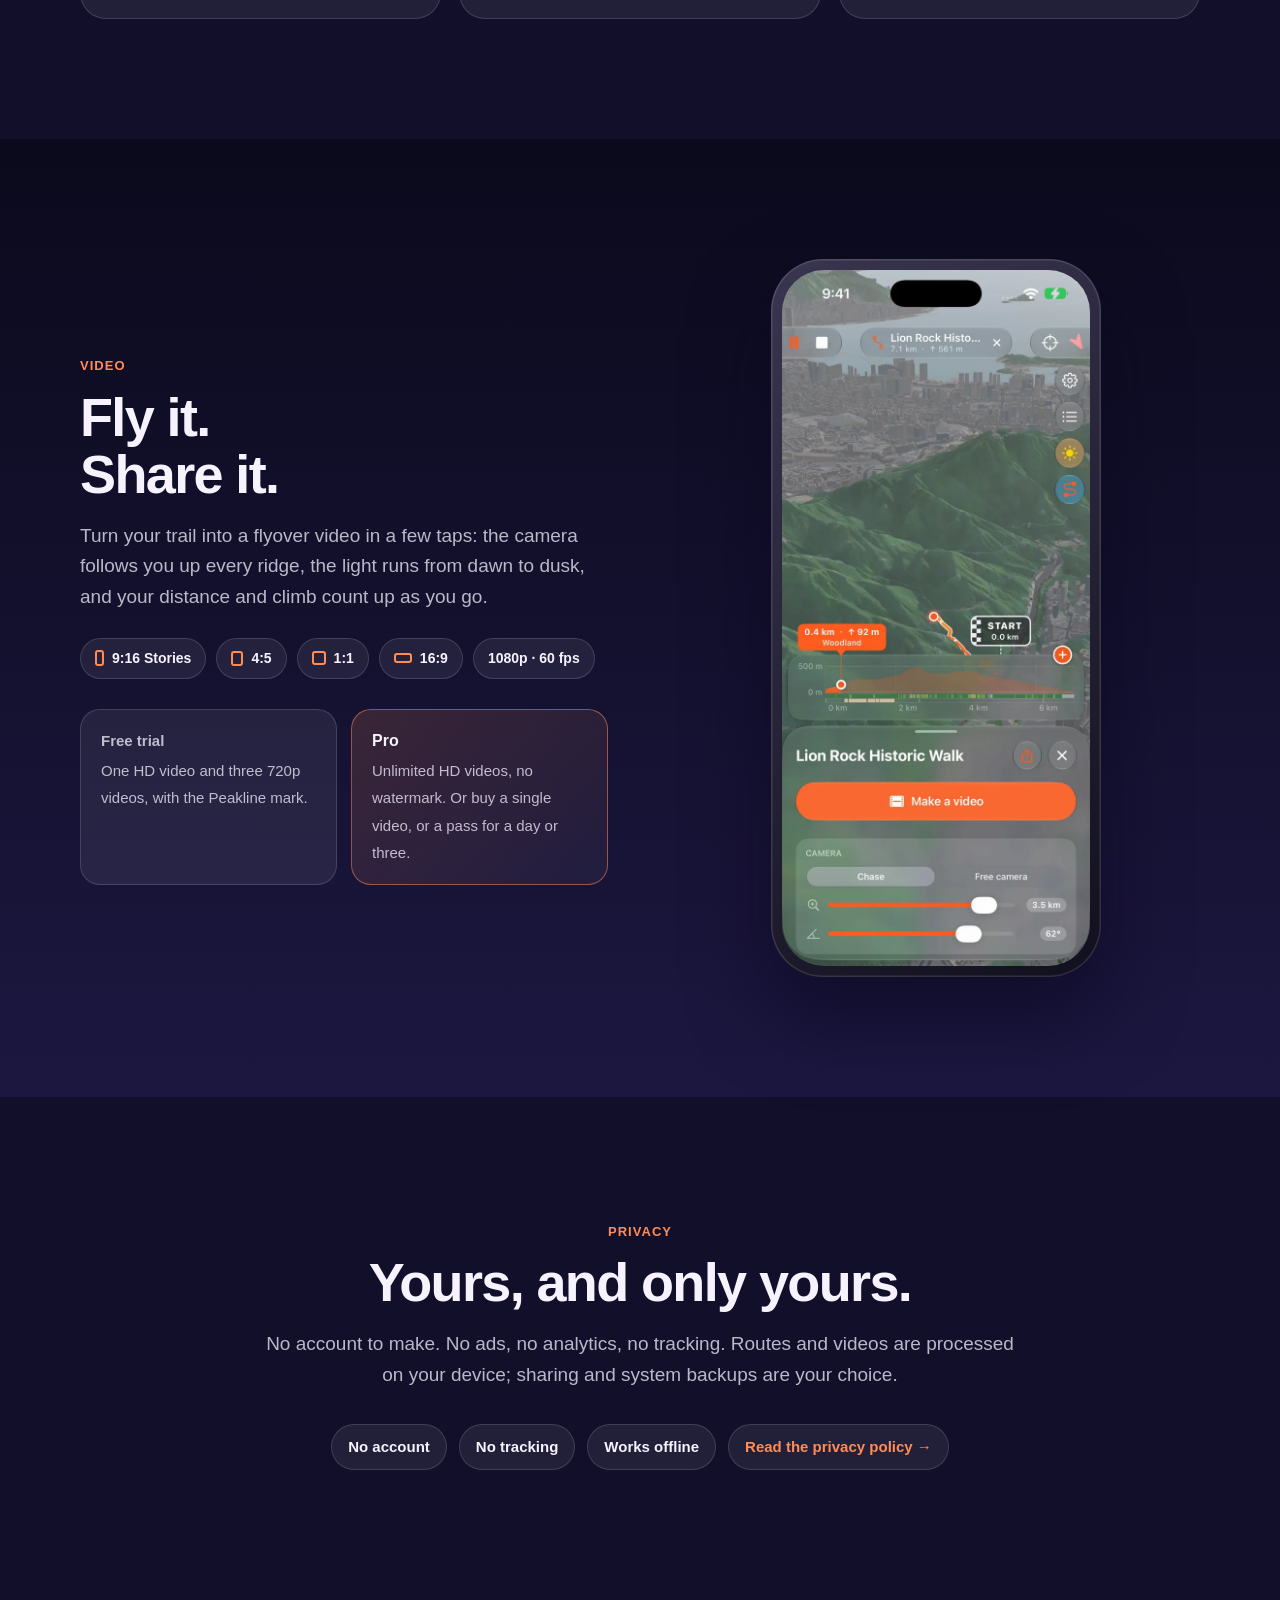
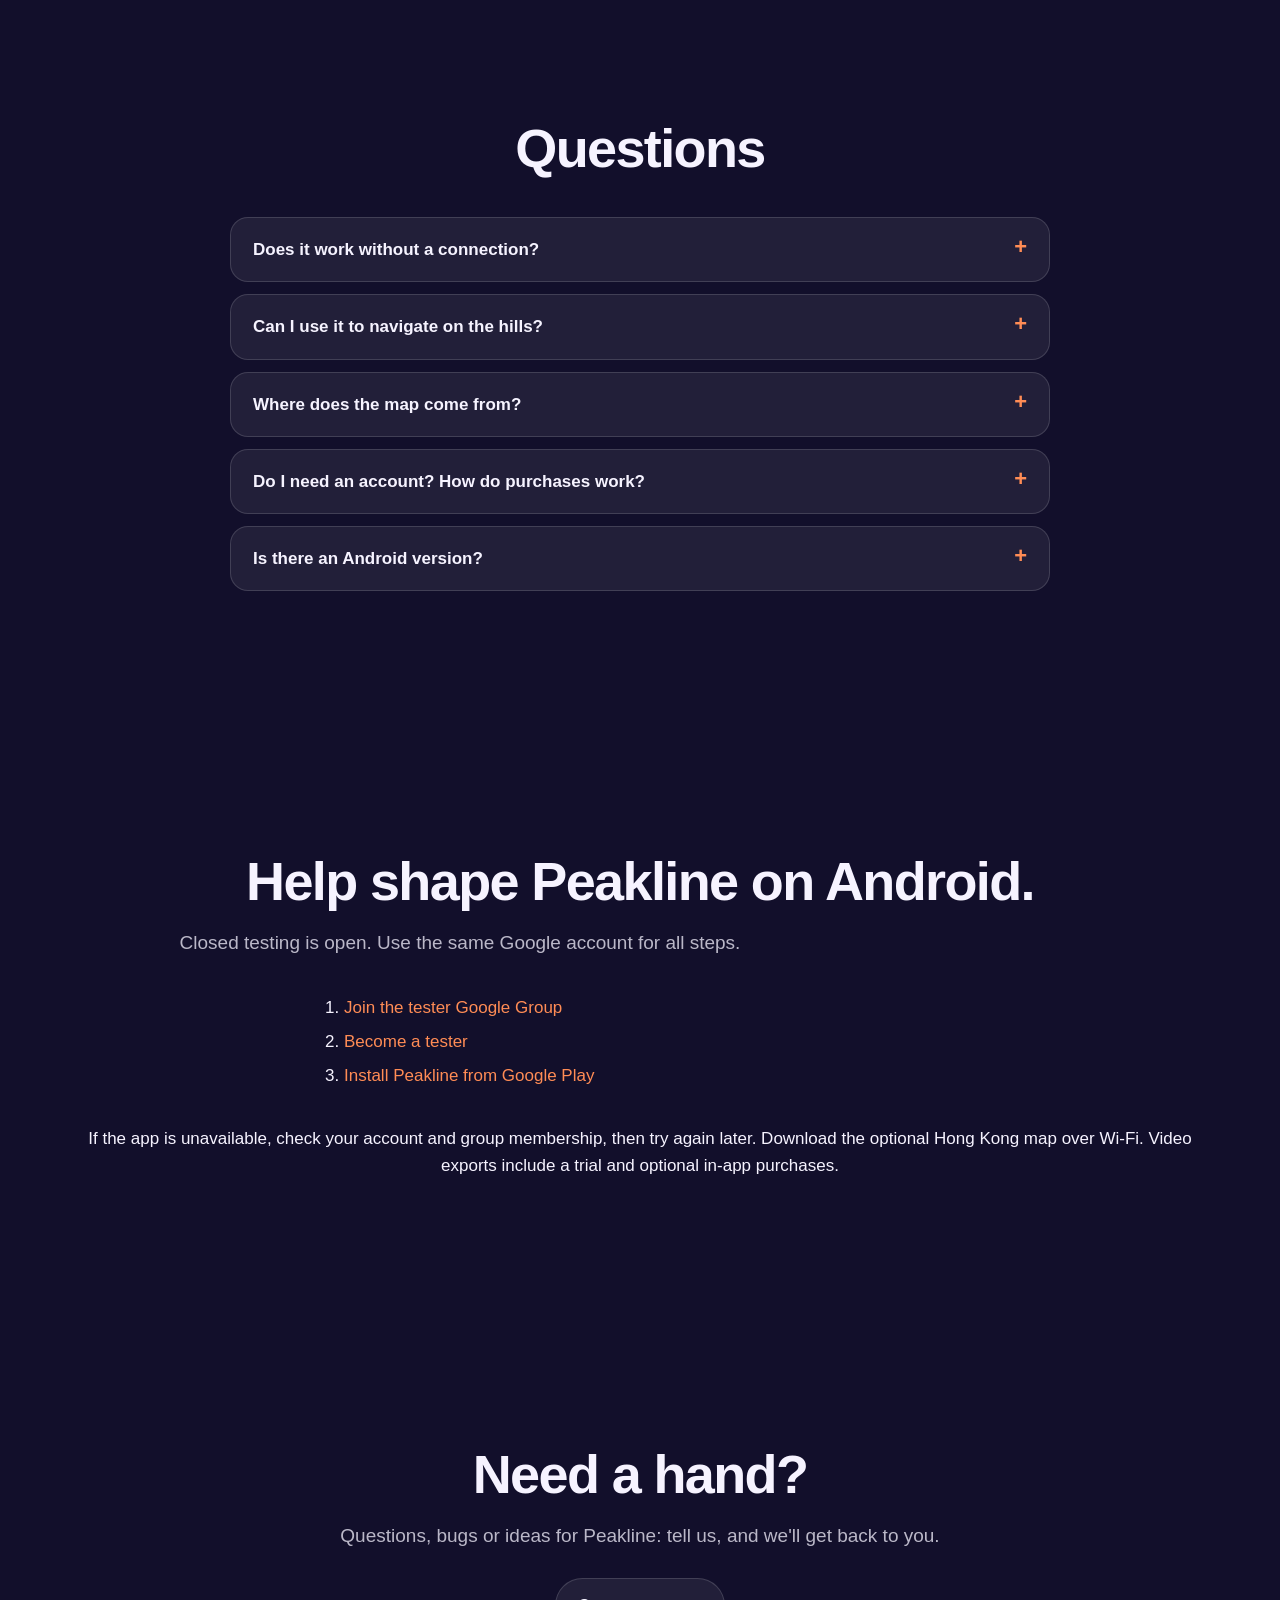
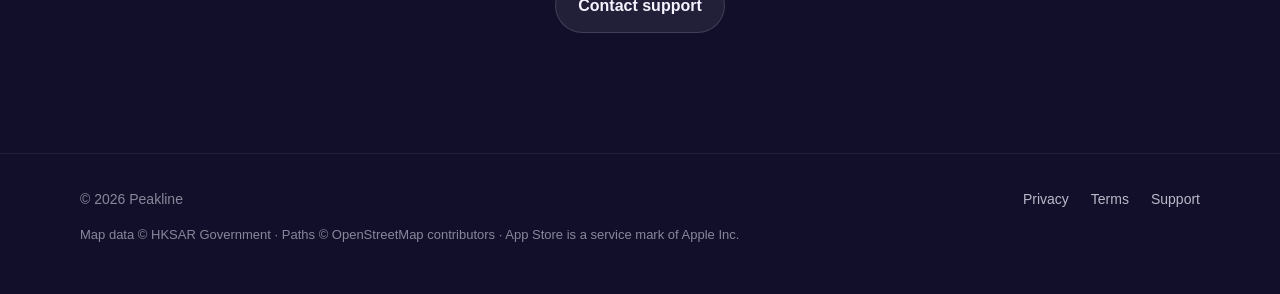
==== commit e9dbf1bc: "Use fresh native previews throughout the launch page" ====
--- a/index.html
+++ b/index.html
@@ -18,7 +18,6 @@
 <link rel="apple-touch-icon" href="assets/img/apple-touch-icon.png">
 <link rel="stylesheet" href="assets/css/site.css">
 <script src="assets/js/site.js"></script>
-<script src="assets/js/journey.js" defer></script>
 </head>
 <body>
 
@@ -102,7 +101,7 @@
             <p><span class="en">Your place on the map, the way you face, and how sure the fix is. Used on your device.</span><span class="zh">你在地圖上的位置、面向和定位準確度，只在你的裝置上使用。</span></p></div></li>
         </ul>
       </div>
-      <div class="phone-col"><div class="phone"><img src="assets/img/shot-route.jpg" alt="A trail over the Lion Rock ridge with its elevation" loading="lazy" width="1206" height="2622"></div></div>
+      <div class="phone-col"><div class="phone"><img src="assets/launch/route.webp" alt="A trail over the Lion Rock ridge with its elevation" loading="lazy" width="660" height="1434"></div></div>
     </div>
   </div>
 </section>
@@ -124,7 +123,7 @@
             <h3><span class="en">Real stars</span><span class="zh">真實星空</span></h3><p><span class="en">Thousands of stars and five planets.</span><span class="zh">數千顆恆星與五大行星。</span></p></div>
         </div>
       </div>
-      <div class="phone-col"><div class="phone"><img src="assets/img/shot-night.jpg" alt="Tsim Sha Tsui at night, windows lit" loading="lazy" width="1206" height="2622"></div></div>
+      <div class="phone-col"><div class="phone"><img src="assets/launch/night.webp" alt="Tsim Sha Tsui at night, windows lit" loading="lazy" width="660" height="1434"></div></div>
     </div>
   </div>
 </section>
@@ -177,7 +176,7 @@
             <span><span class="en">Unlimited HD videos, no watermark. Or buy a single video, or a pass for a day or three.</span><span class="zh">無限高清影片，沒有水印。亦可單次購買一條影片，或購買一日、三日通行證。</span></span></div>
         </div>
       </div>
-      <div class="phone-col"><div class="phone"><img src="assets/img/shot-studio.jpg" alt="Making a video of the trail in Peakline" loading="lazy" width="1206" height="2622"></div></div>
+      <div class="phone-col"><div class="phone"><img src="assets/launch/route-preview.webp" alt="Previewing a route in Peakline before making a film" loading="lazy" width="660" height="1434"></div></div>
     </div>
   </div>
 </section>
@@ -214,7 +213,7 @@
       <details><summary><span class="en">Do I need an account? How do purchases work?</span><span class="zh">需要帳戶嗎？購買如何運作？</span></summary>
         <p><span class="en">No account. Available purchases use your platform’s store account: App Store on iPhone or Google Play on Android. Restore eligible purchases in Settings using the same store account. Manage renewals in that store’s subscriptions settings.</span><span class="zh">不需要帳戶。可購買項目經所用平台的商店帳戶處理：iPhone 使用 App Store，Android 使用 Google Play。以同一商店帳戶登入後，可在設定中恢復合資格購買；續期請在該商店的訂閱設定管理。</span></p></details>
       <details><summary><span class="en">Is there an Android version?</span><span class="zh">有 Android 版嗎？</span></summary>
-        <p><span class="en">Yes. Join the Google Group, then opt in to the closed test with the same Google account used in Google Play. Follow the steps below. The iPhone app is available on the App Store.</span><span class="zh">有。Android App 正透過 Google Play 測試；iPhone App 正等待 App Store 審核。iPhone 1.0 現已上架；Android 現正招募封測用家。</span></p></details>
+        <p><span class="en">Yes. Join the Google Group, then opt in to the closed test with the same Google account used in Google Play. Follow the steps below. The iPhone app is available on the App Store.</span><span class="zh">有。先加入 Google 群組，再以 Google Play 使用的同一個 Google 帳戶加入封測，步驟見下方。iPhone App 已在 App Store 上架。</span></p></details>
     </div>
   </div>
 </section>
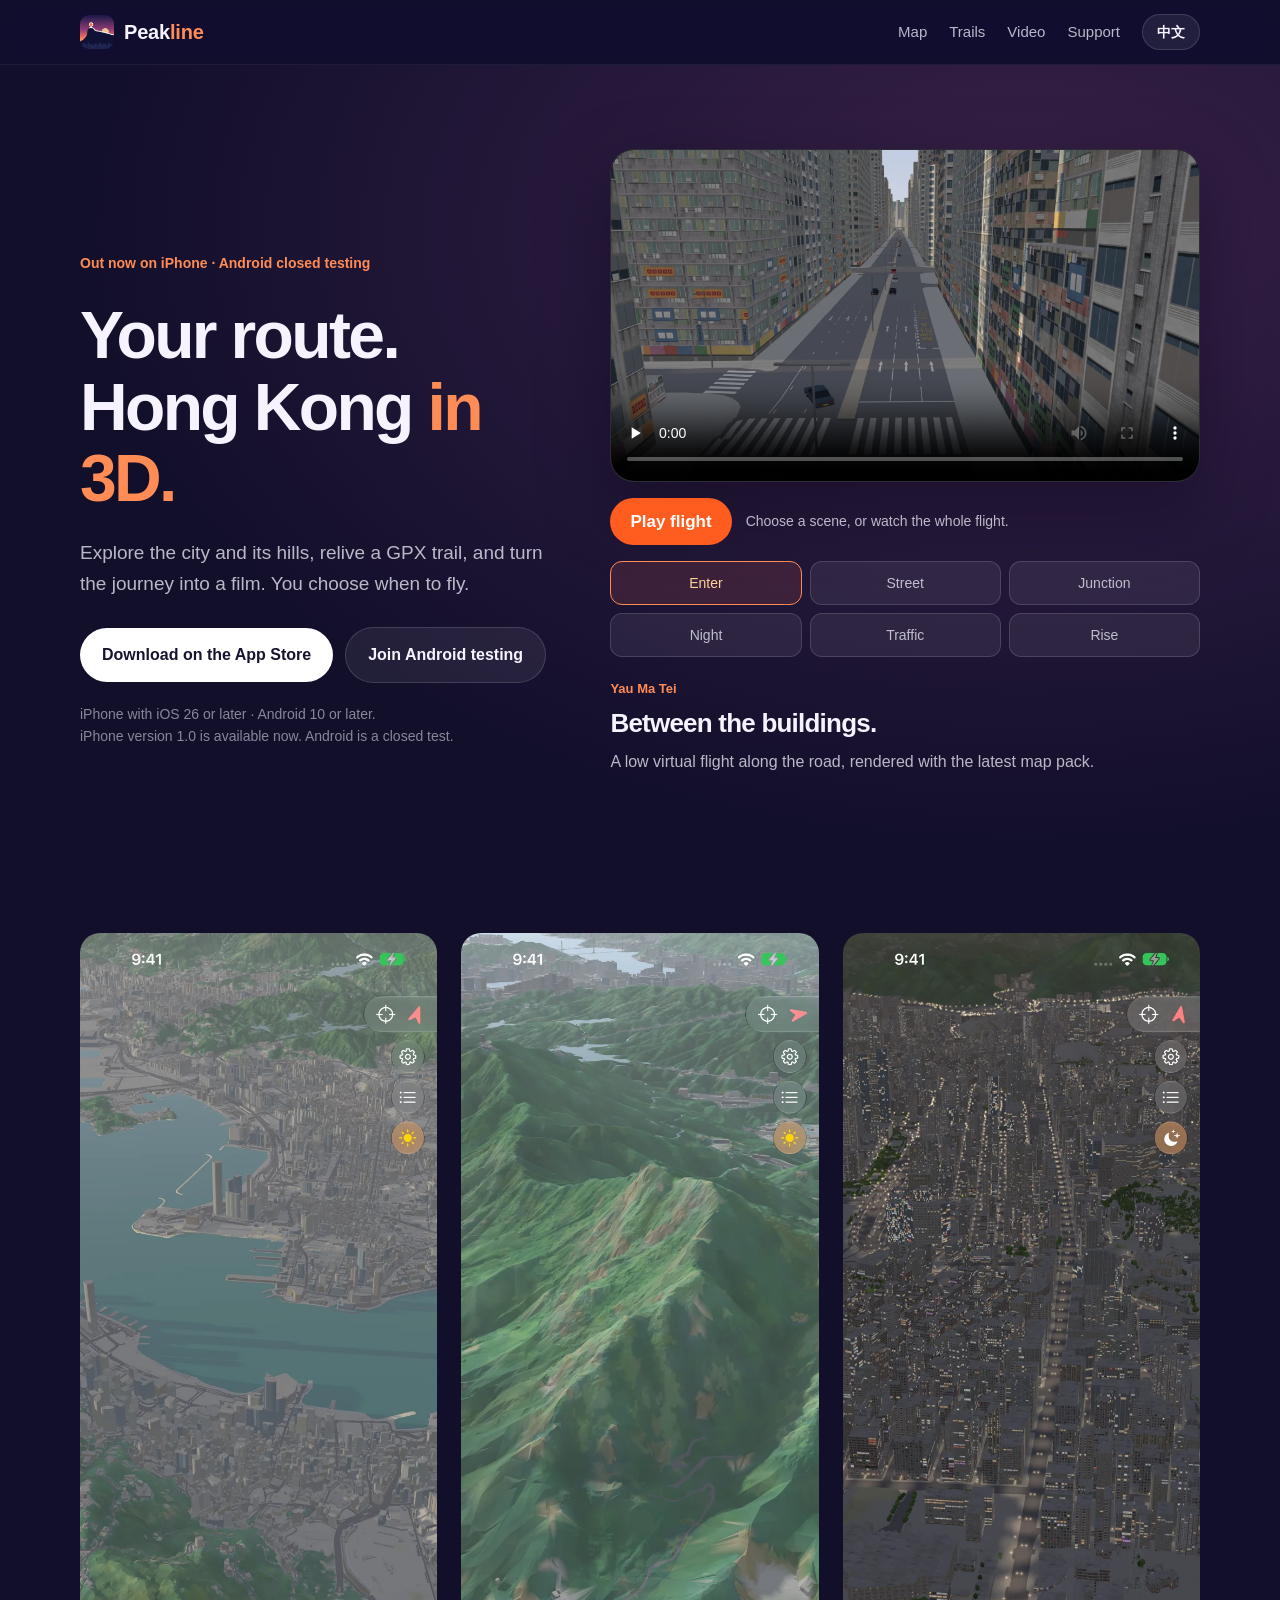
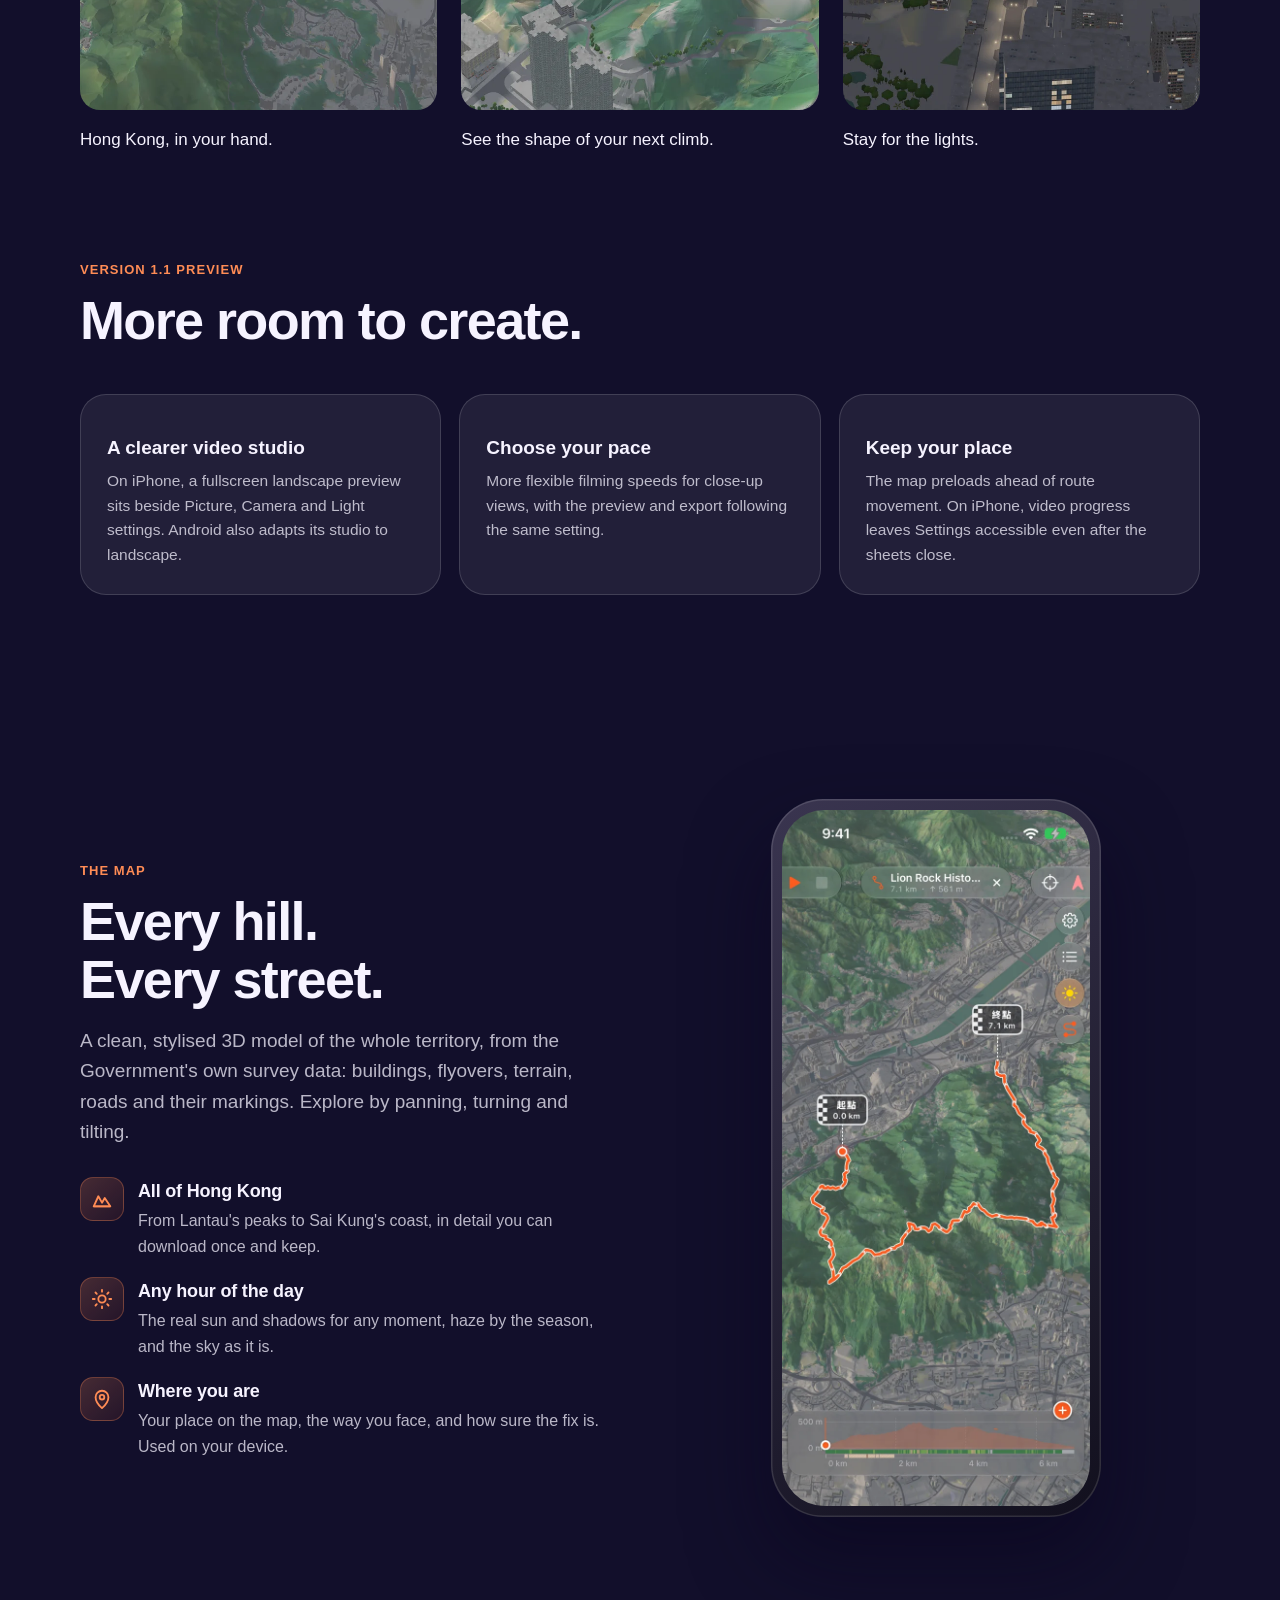
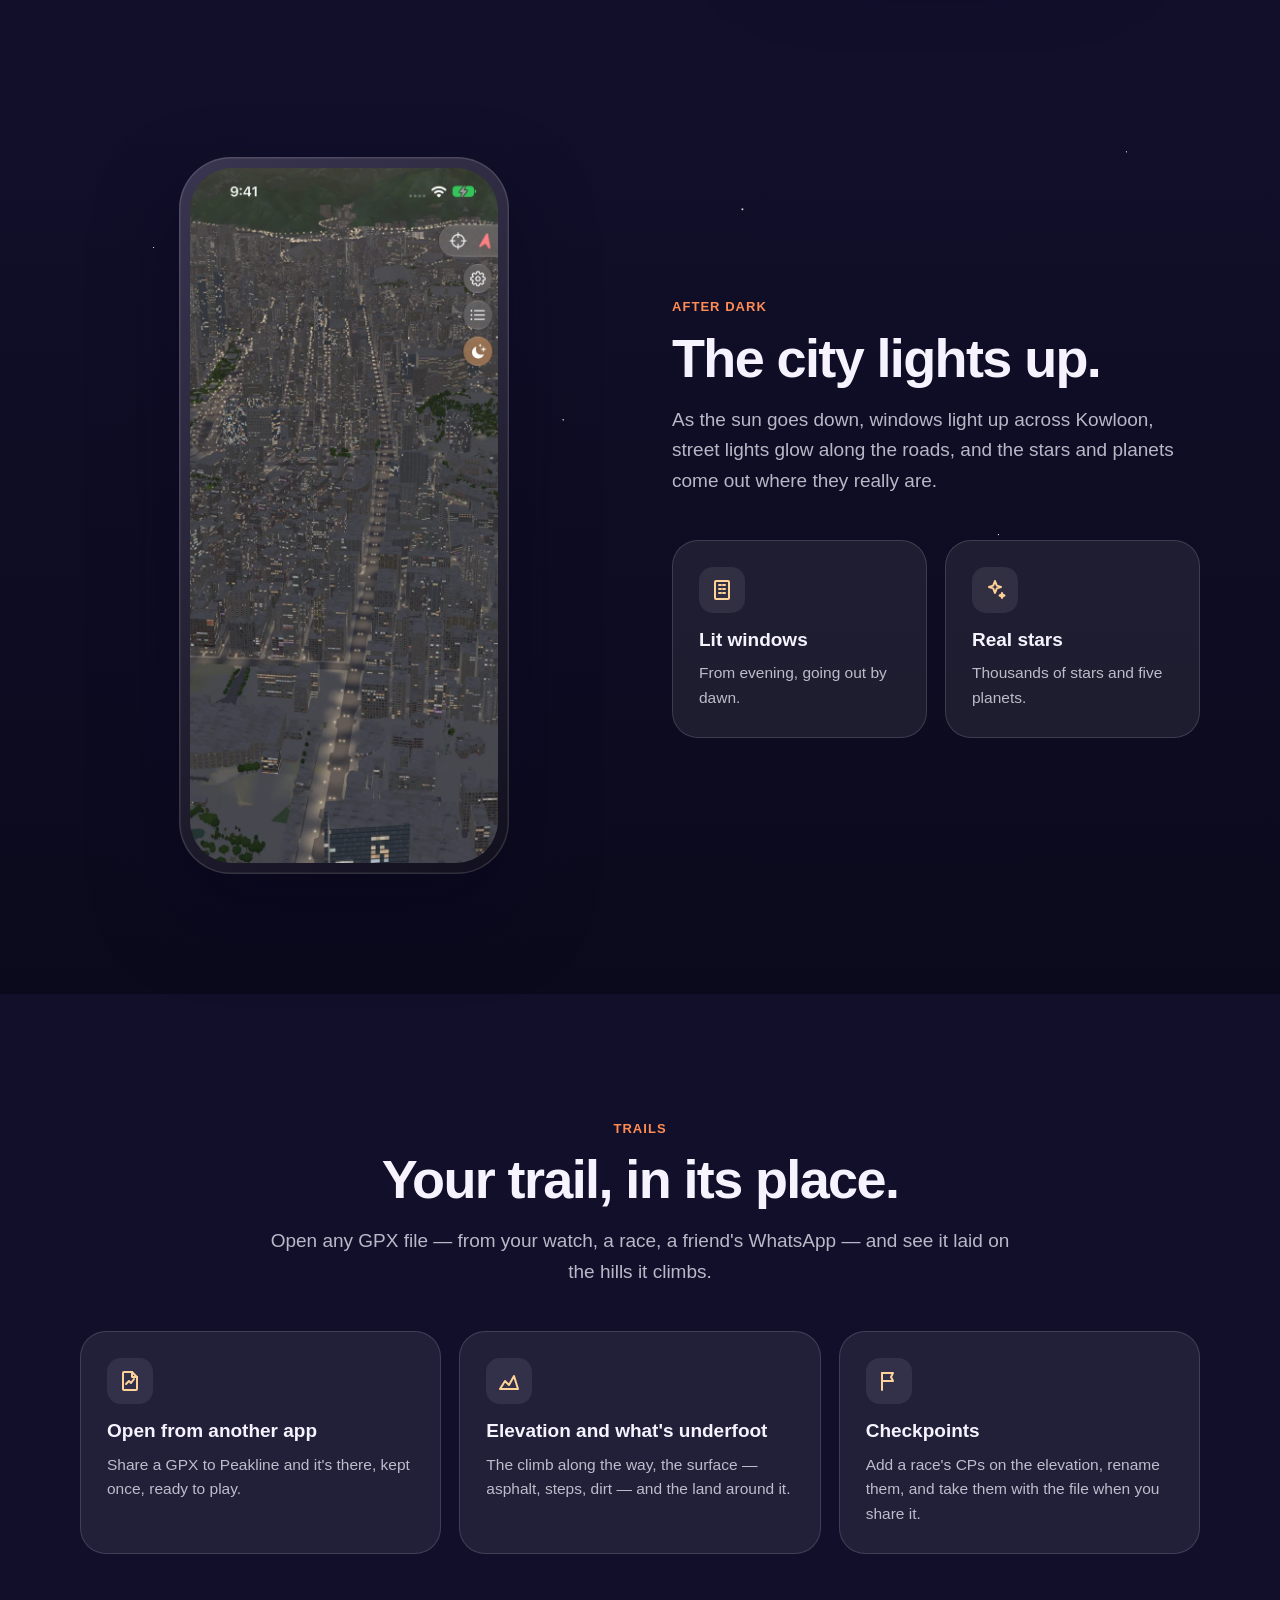
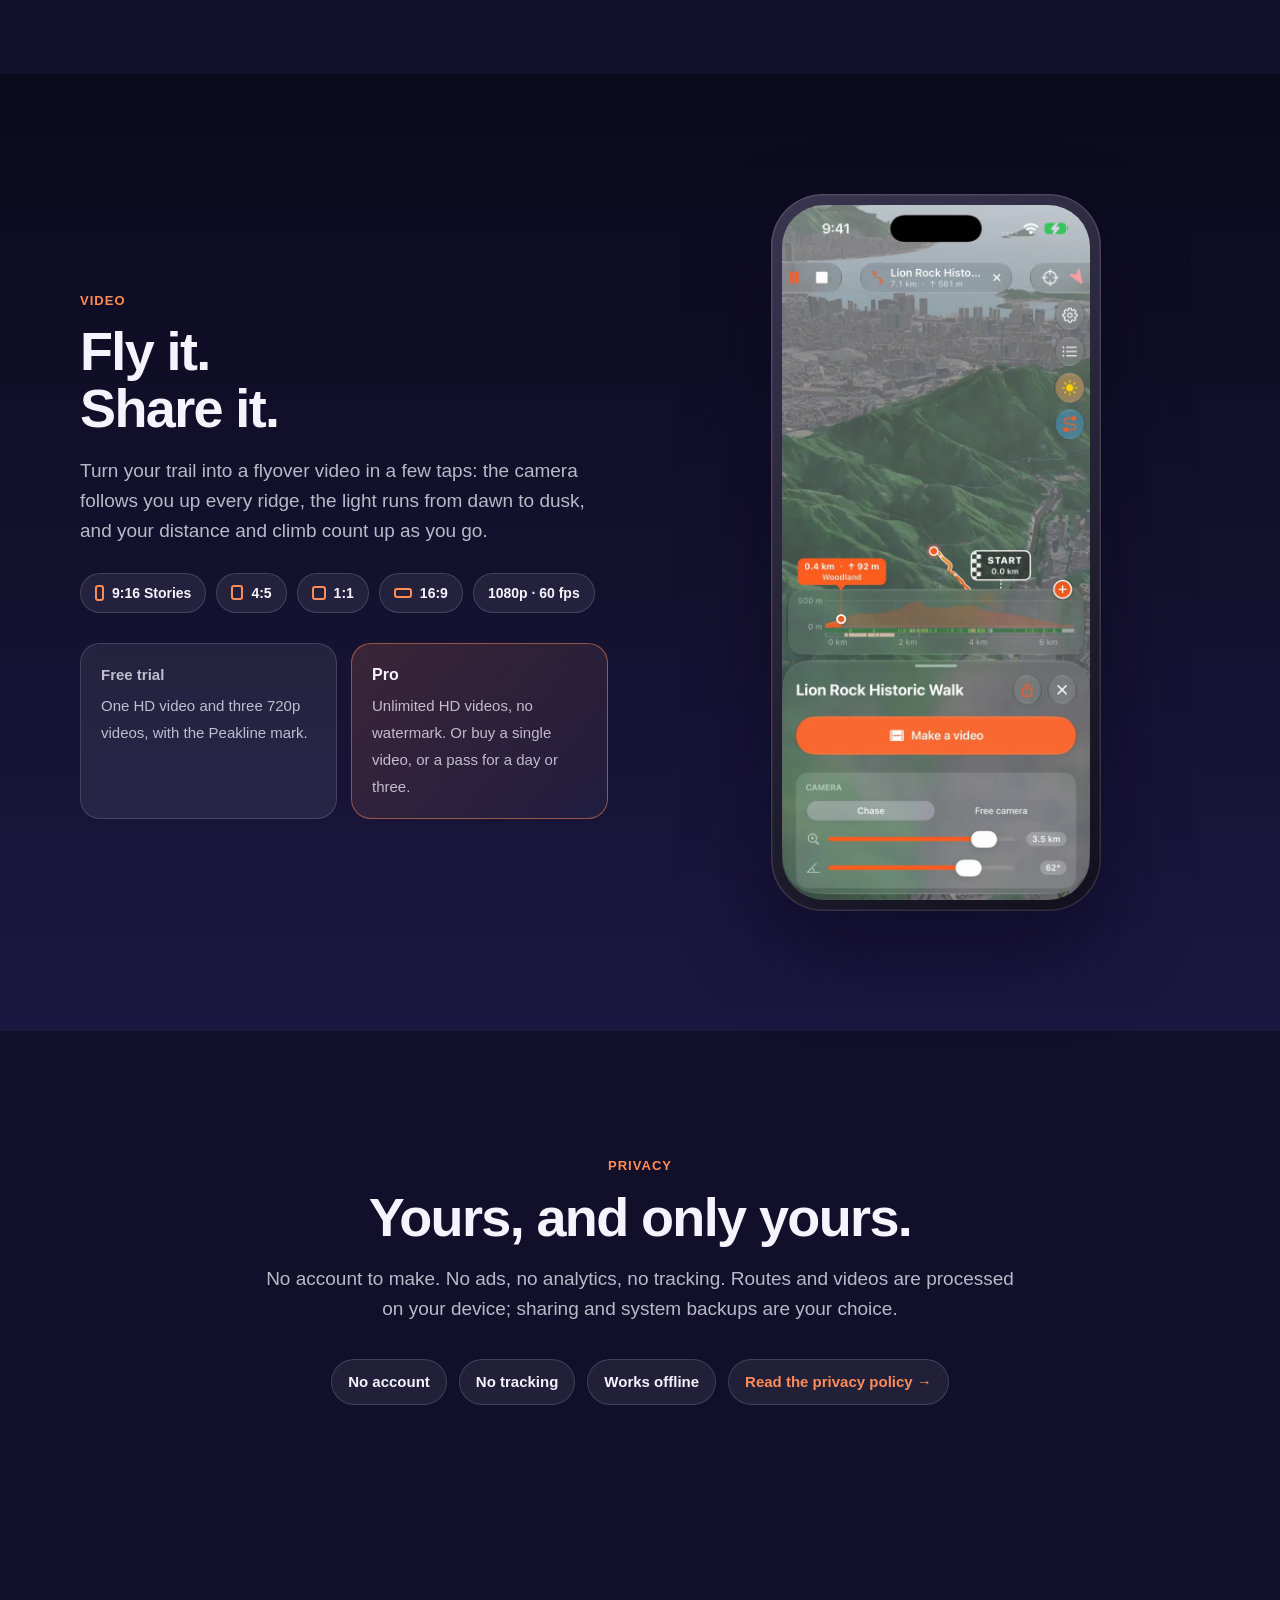
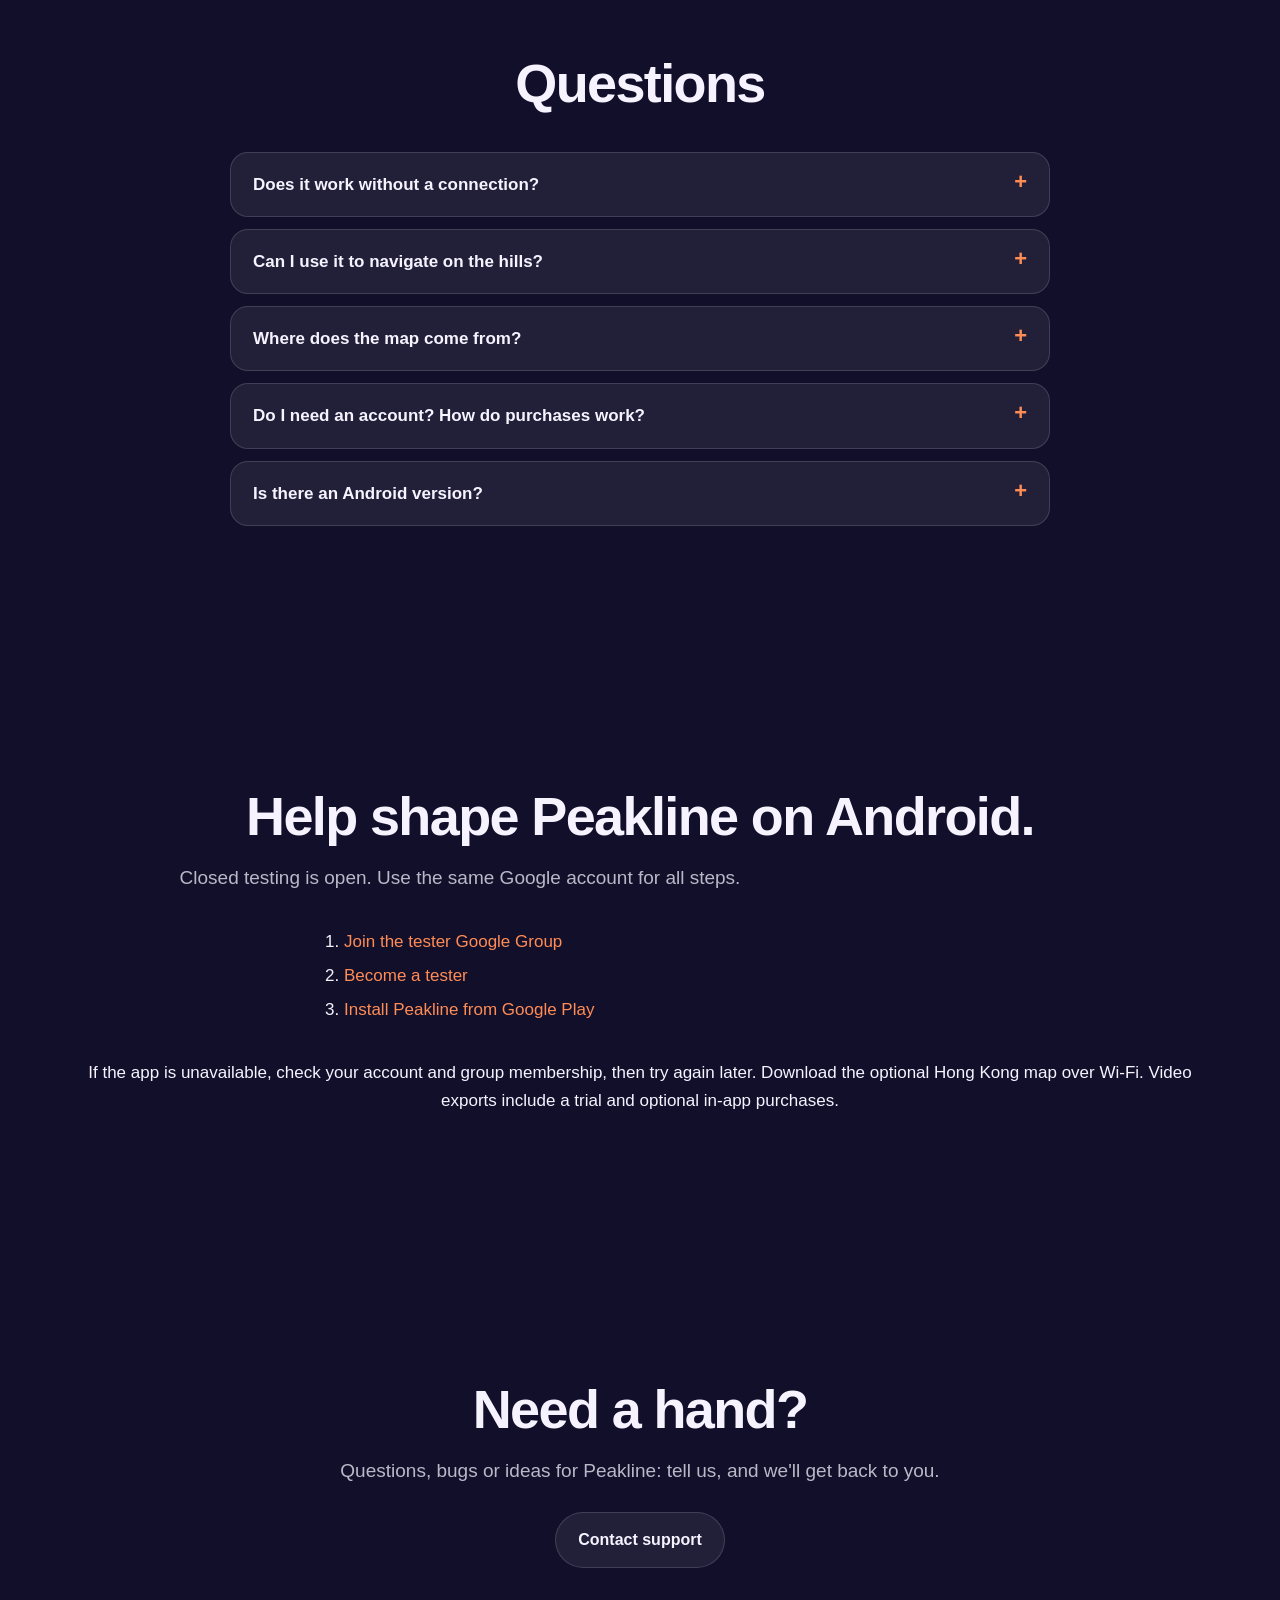
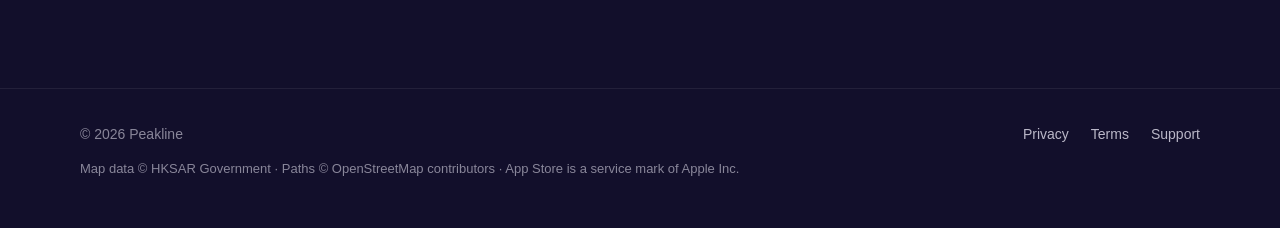
==== commit bcb07c39: "Show a street flight with the current map and simulated traffic" ====
--- a/index.html
+++ b/index.html
@@ -18,6 +18,7 @@
 <link rel="apple-touch-icon" href="assets/img/apple-touch-icon.png">
 <link rel="stylesheet" href="assets/css/site.css">
 <script src="assets/js/site.js"></script>
+<script src="assets/js/journey.js" defer></script>
 </head>
 <body>
 
@@ -50,13 +51,36 @@
       <p class="availability"><span class="en">iPhone with iOS 26 or later · Android 10 or later.<br>iPhone version 1.0 is available now. Android is a closed test.</span><span class="zh">需要 iOS 26 或以上的 iPhone，或 Android 10 或以上裝置。<br>iPhone 1.0 現已上架；Android 現正招募封測用家。</span></p>
     </div>
     <div class="journey-player">
-      <div class="film-frame fresh-preview">
-        <video controls playsinline preload="none" poster="assets/launch/route.webp" aria-label="Peakline 1.1 route playback preview">
-          <source src="assets/launch/route-preview.mp4" type="video/mp4">
-          <a href="assets/launch/route-preview.mp4">Watch the route / 觀看路線</a>
+      <div class="film-frame">
+        <video id="journey-video" controls playsinline preload="none" poster="assets/journey/land/c0.webp" aria-label="A virtual street-level drone flight in Peakline">
+          <source src="assets/journey/land.mp4" type="video/mp4">
+          <a href="assets/journey/land.mp4">Watch the flight / 觀看飛行影片</a>
         </video>
       </div>
-      <p class="film-note"><span class="en">Fresh capture from the upcoming iPhone 1.1 version. Recorded in the simulator; playback is user-controlled.</span><span class="zh">重新拍攝的 iPhone 1.1 預覽畫面，來自模擬器實際操作。影片由你按播放。</span></p>
+      <div class="film-toolbar">
+        <button class="film-play" type="button" hidden>
+          <span class="play-label"><span class="en">Play flight</span><span class="zh">播放飛行</span></span>
+          <span class="pause-label"><span class="en">Pause</span><span class="zh">暫停</span></span>
+        </button>
+        <span class="film-note"><span class="en">Choose a scene, or watch the whole flight.</span><span class="zh">選擇場景，或播放整段飛行。</span></span>
+      </div>
+      <nav class="chapters" aria-label="Flight chapters">
+<button type="button" data-chapter="0" aria-controls="journey-video" aria-pressed="true" disabled><span class="en">Enter</span><span class="zh">進入街道</span></button>
+<button type="button" data-chapter="1" aria-controls="journey-video" aria-pressed="false" disabled><span class="en">Street</span><span class="zh">穿越</span></button>
+<button type="button" data-chapter="2" aria-controls="journey-video" aria-pressed="false" disabled><span class="en">Junction</span><span class="zh">路口</span></button>
+<button type="button" data-chapter="3" aria-controls="journey-video" aria-pressed="false" disabled><span class="en">Night</span><span class="zh">入夜</span></button>
+<button type="button" data-chapter="4" aria-controls="journey-video" aria-pressed="false" disabled><span class="en">Traffic</span><span class="zh">車流</span></button>
+<button type="button" data-chapter="5" aria-controls="journey-video" aria-pressed="false" disabled><span class="en">Rise</span><span class="zh">升起</span></button>
+</nav>
+      <div class="chapter-copy" aria-live="polite" aria-atomic="true">
+<article class="chapter" data-scene="0"><p class="where"><span class="en">Yau Ma Tei</span><span class="zh">油麻地</span></p><h2><span class="en">Between the buildings.</span><span class="zh">穿越大廈之間。</span></h2><p><span class="en">A low virtual flight along the road, rendered with the latest map pack.</span><span class="zh">用最新地圖包重新渲染，沿車路低空穿越。</span></p></article>
+<article class="chapter" data-scene="1" hidden><p class="where"><span class="en">Along the road</span><span class="zh">沿著車路</span></p><h2><span class="en">The city moves around you.</span><span class="zh">城市，在身旁掠過。</span></h2><p><span class="en">Building façades and road details pass on both sides as the camera travels forward.</span><span class="zh">鏡頭向前，兩旁大廈貼圖與道路細節在身邊掠過。</span></p></article>
+<article class="chapter" data-scene="2" hidden><p class="where"><span class="en">At the junction</span><span class="zh">來到路口</span></p><h2><span class="en">Keep the road in view.</span><span class="zh">沿著道路，繼續向前。</span></h2><p><span class="en">The camera stays over the road instead of cutting through buildings.</span><span class="zh">鏡頭沿道路上空行駛，帶出街道之間的空間。</span></p></article>
+<article class="chapter" data-scene="3" hidden><p class="where"><span class="en">Yau Ma Tei after dark</span><span class="zh">入夜的油麻地</span></p><h2><span class="en">The same street, after dark.</span><span class="zh">同一條街，換上夜色。</span></h2><p><span class="en">Window lights and street lights reveal another side of the city.</span><span class="zh">窗燈與街燈亮起，展現城市的另一面。</span></p></article>
+<article class="chapter" data-scene="4" hidden><p class="where"><span class="en">Simulated traffic</span><span class="zh">模擬車流</span></p><h2><span class="en">A little life in the streets.</span><span class="zh">讓街道，多一點生命。</span></h2><p><span class="en">Vehicles follow the road network. This is simulated traffic, not live traffic data.</span><span class="zh">車輛沿路網行駛。這是模擬車流，並非即時交通數據。</span></p></article>
+<article class="chapter" data-scene="5" hidden><p class="where"><span class="en">Above the street</span><span class="zh">街道上方</span></p><h2><span class="en">Lift your perspective.</span><span class="zh">慢慢升起，換個角度。</span></h2><p><span class="en">The camera gently rises while keeping the street and its buildings in view.</span><span class="zh">鏡頭緩緩升高，仍然保留街道與兩旁建築。</span></p></article>
+</div>
+      <p class="film-error" role="status" hidden><span class="en">Use the video player’s controls to start the flight.</span><span class="zh">請使用影片播放器的控制項開始播放。</span></p>
     </div>
   </div>
 </section>
--- a/assets/css/site.css
+++ b/assets/css/site.css
@@ -199,9 +199,7 @@
 .doc ul { padding-left: 22px; }
 .doc .summary { border-left: 4px solid var(--orange); padding: 6px 0 6px 18px; color: var(--ink); font-weight: 600; font-size: 18px; margin: 26px 0; }
 
-/* Fresh release captures retain their full phone aspect ratio. */
-.fresh-preview { max-width: 320px; margin: 0 auto; }
-.fresh-preview video { aspect-ratio: 886 / 1920; }
+/* Fresh release screenshots. */
 .launch-gallery { display: grid; grid-template-columns: repeat(3, 1fr); gap: 24px; padding-block: 32px; }
 .launch-gallery figure { margin: 0; }
 .launch-gallery img { width: 100%; height: auto; border-radius: 20px; display: block; }
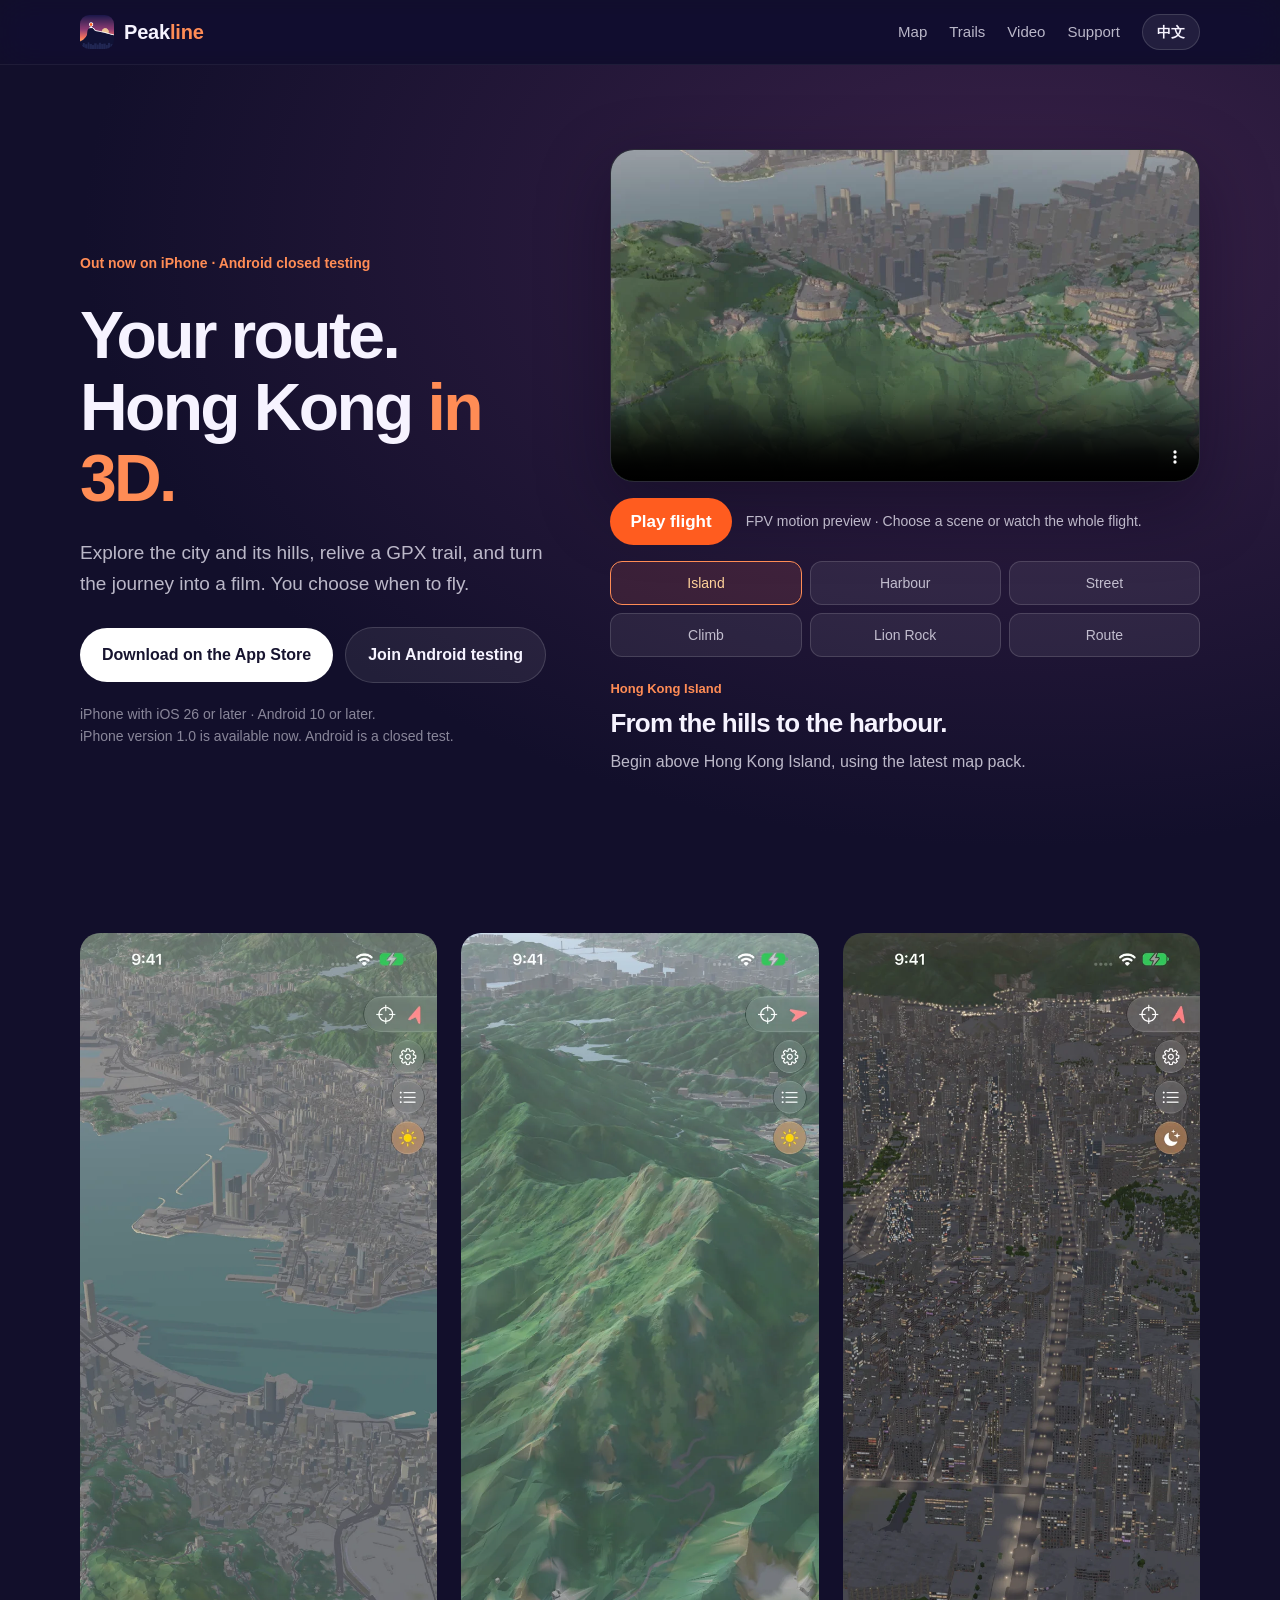
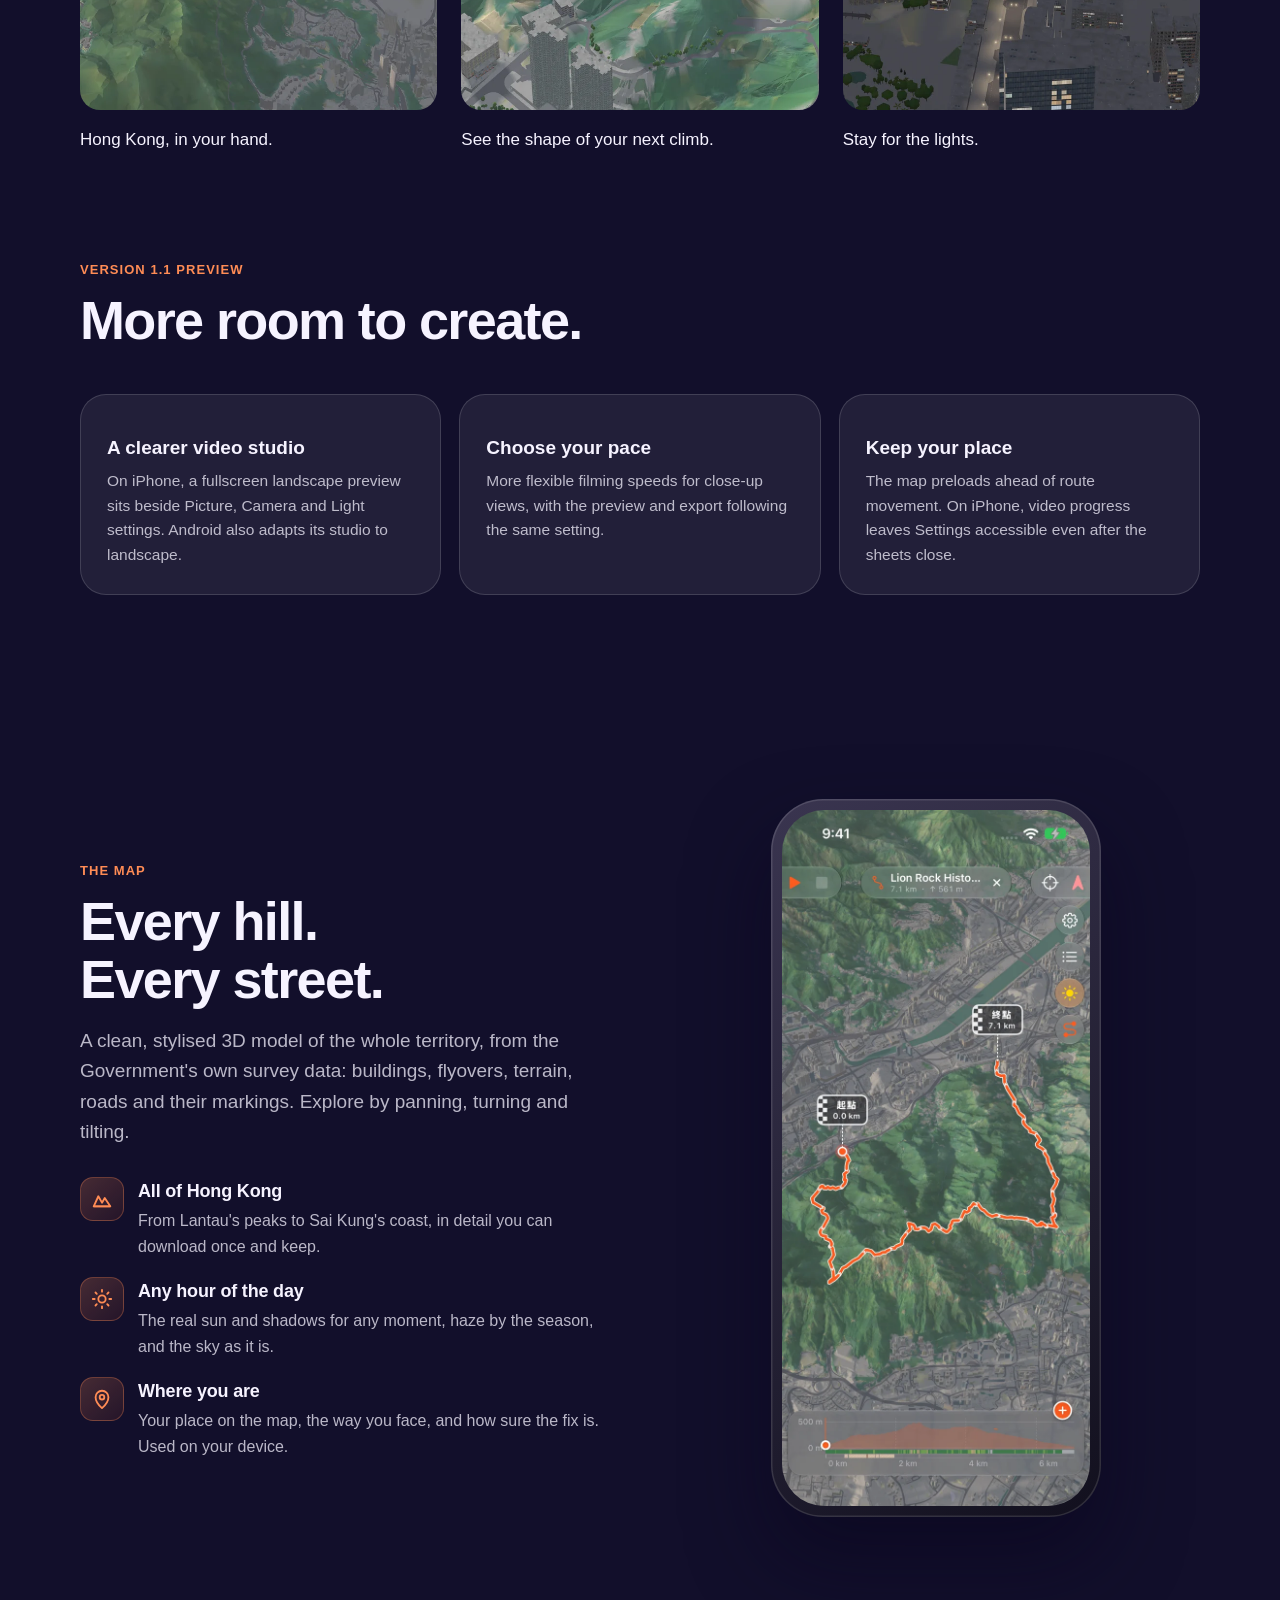
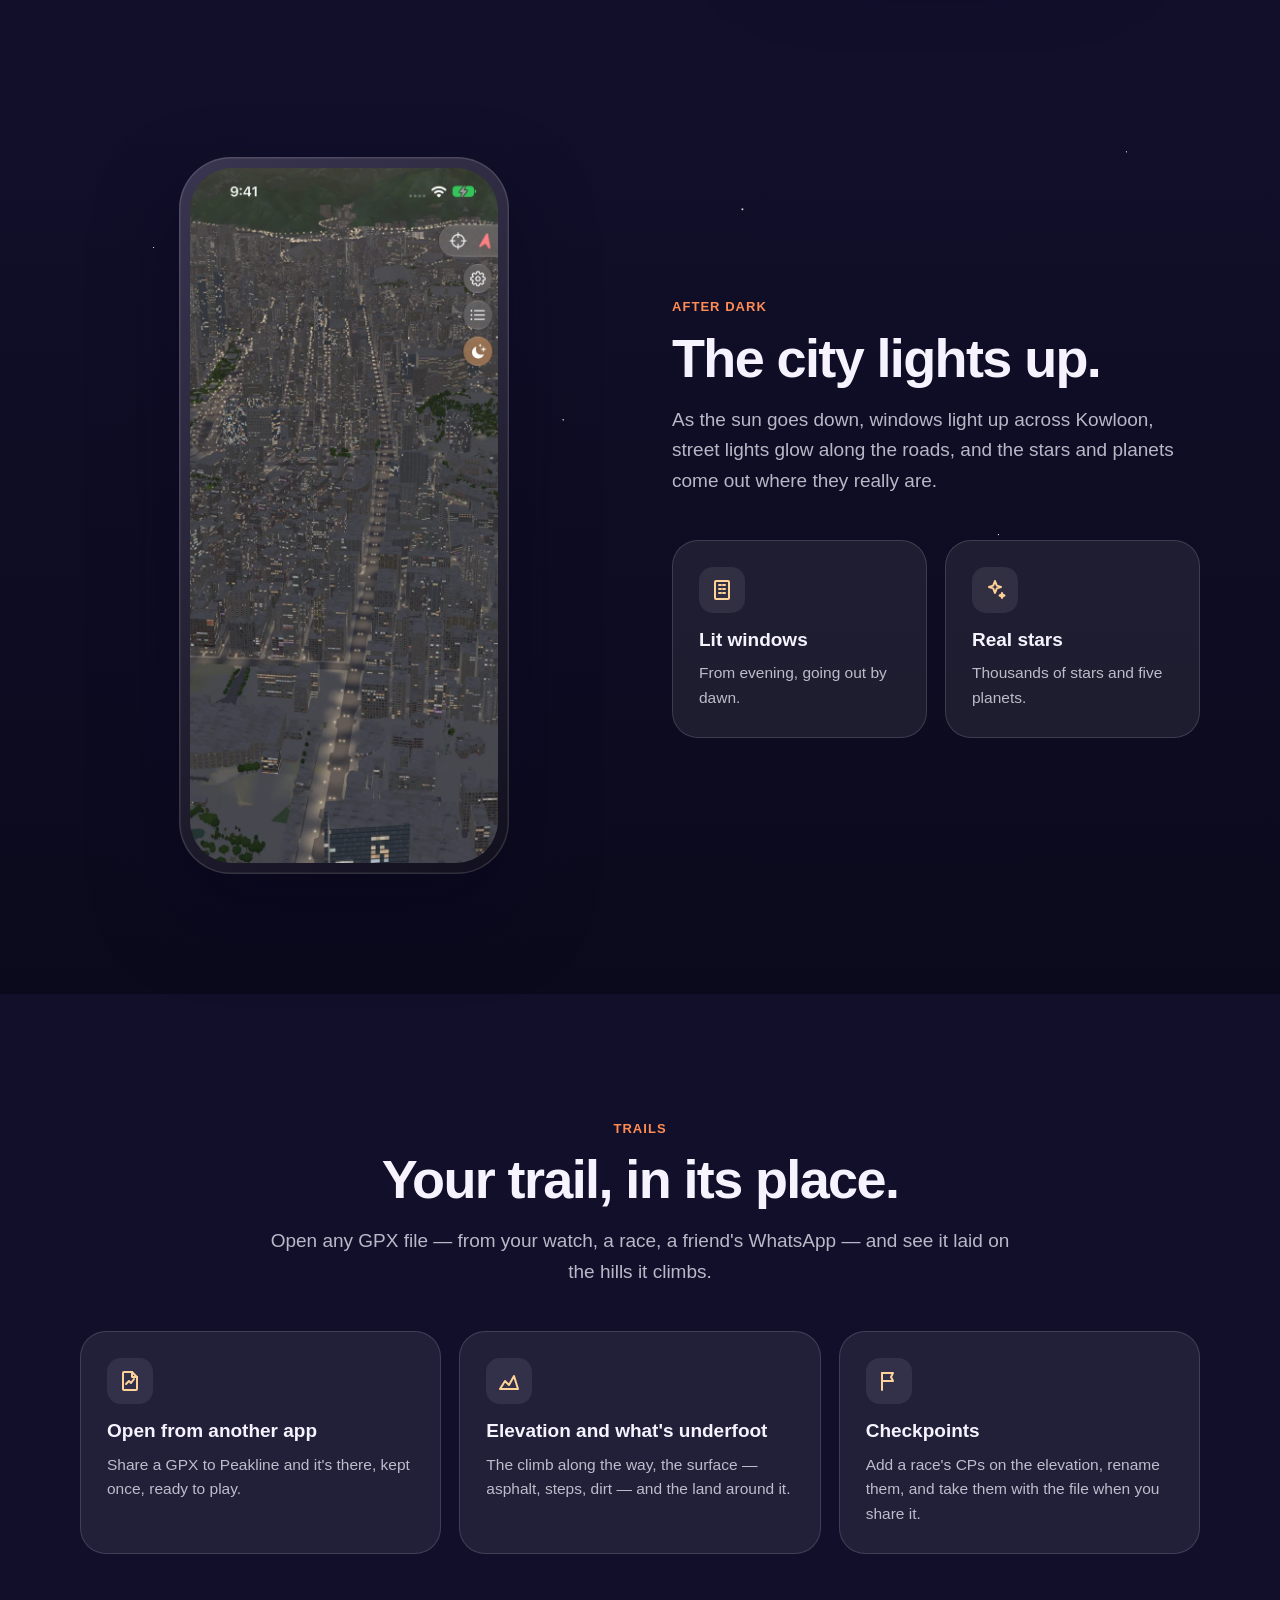
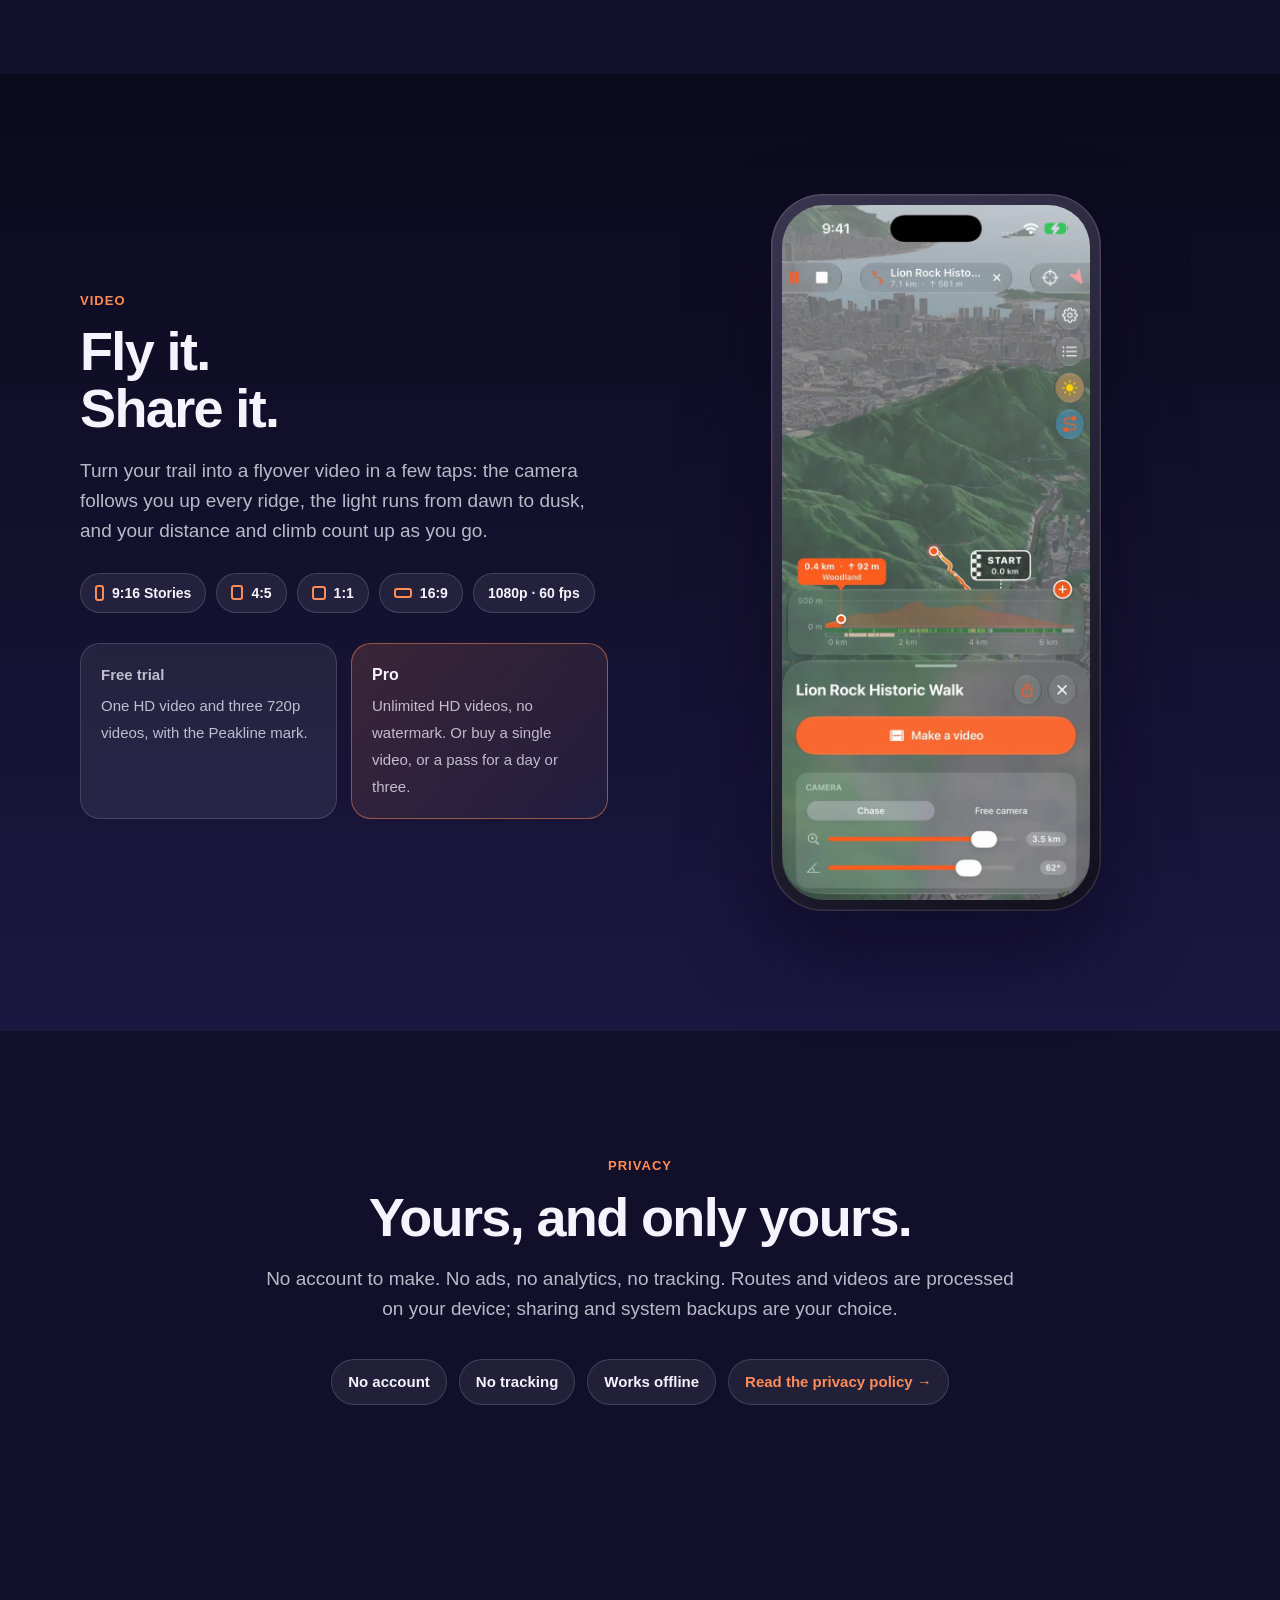
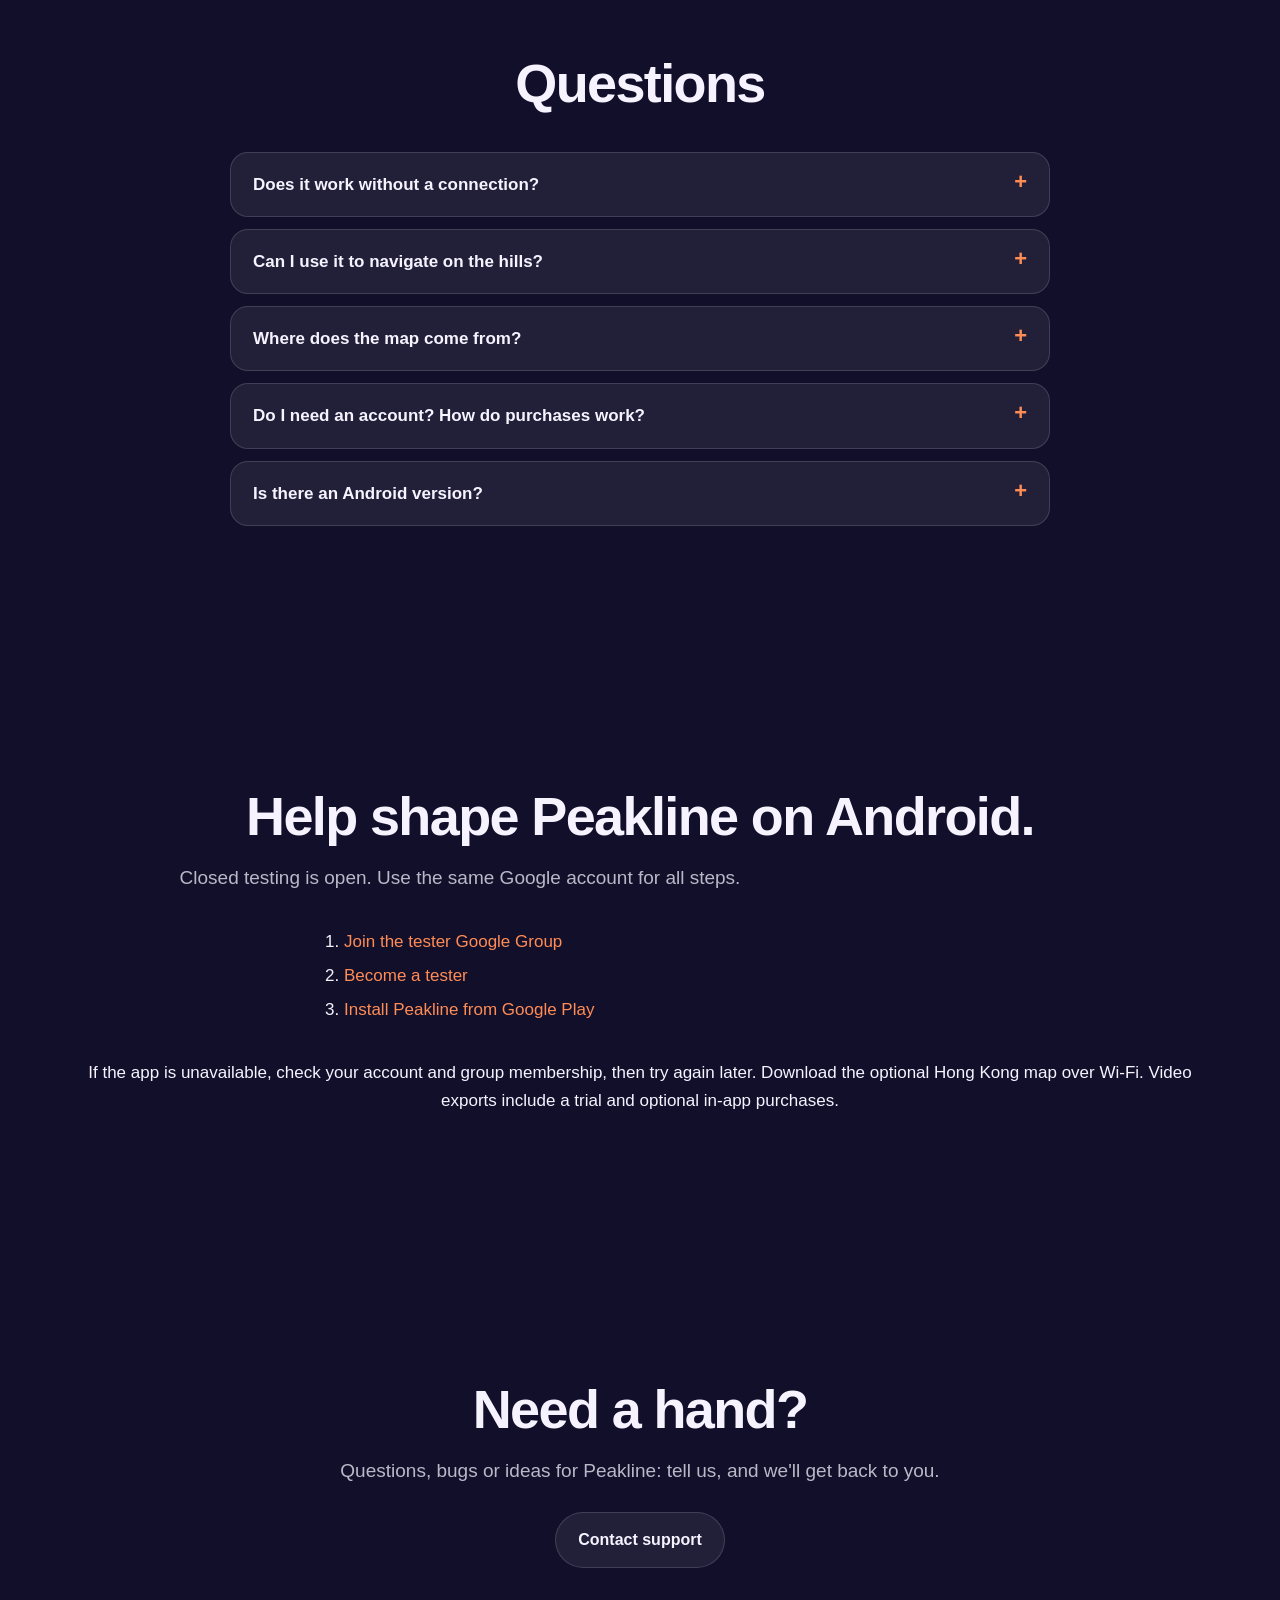
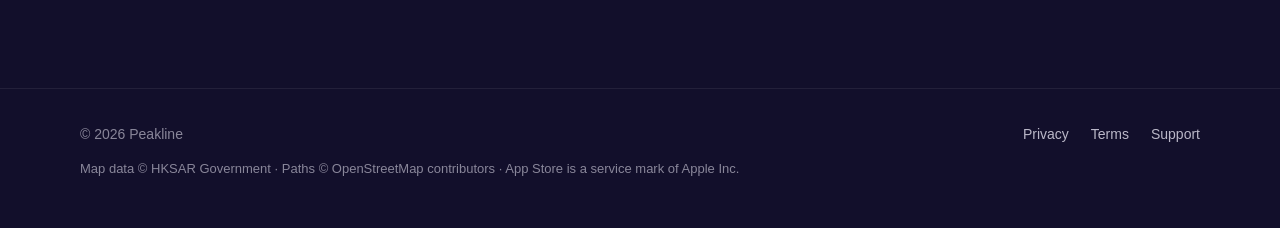
==== commit d485e1a2: "Publish the island-to-Lion-Rock FPV motion preview" ====
--- a/index.html
+++ b/index.html
@@ -52,9 +52,9 @@
     </div>
     <div class="journey-player">
       <div class="film-frame">
-        <video id="journey-video" controls playsinline preload="none" poster="assets/journey/land/c0.webp" aria-label="A virtual street-level drone flight in Peakline">
-          <source src="assets/journey/land.mp4" type="video/mp4">
-          <a href="assets/journey/land.mp4">Watch the flight / 觀看飛行影片</a>
+        <video id="journey-video" controls playsinline preload="none" poster="assets/journey/fpv/c0.webp" aria-label="An FPV-style virtual flight from Hong Kong Island to Lion Rock">
+          <source src="assets/journey/fpv-preview.mp4" type="video/mp4">
+          <a href="assets/journey/fpv-preview.mp4">Watch the flight / 觀看飛行影片</a>
         </video>
       </div>
       <div class="film-toolbar">
@@ -62,23 +62,23 @@
           <span class="play-label"><span class="en">Play flight</span><span class="zh">播放飛行</span></span>
           <span class="pause-label"><span class="en">Pause</span><span class="zh">暫停</span></span>
         </button>
-        <span class="film-note"><span class="en">Choose a scene, or watch the whole flight.</span><span class="zh">選擇場景，或播放整段飛行。</span></span>
+        <span class="film-note"><span class="en">FPV motion preview · Choose a scene or watch the whole flight.</span><span class="zh">FPV 運鏡預覽 · 選擇場景，或播放整段飛行。</span></span>
       </div>
       <nav class="chapters" aria-label="Flight chapters">
-<button type="button" data-chapter="0" aria-controls="journey-video" aria-pressed="true" disabled><span class="en">Enter</span><span class="zh">進入街道</span></button>
-<button type="button" data-chapter="1" aria-controls="journey-video" aria-pressed="false" disabled><span class="en">Street</span><span class="zh">穿越</span></button>
-<button type="button" data-chapter="2" aria-controls="journey-video" aria-pressed="false" disabled><span class="en">Junction</span><span class="zh">路口</span></button>
-<button type="button" data-chapter="3" aria-controls="journey-video" aria-pressed="false" disabled><span class="en">Night</span><span class="zh">入夜</span></button>
-<button type="button" data-chapter="4" aria-controls="journey-video" aria-pressed="false" disabled><span class="en">Traffic</span><span class="zh">車流</span></button>
-<button type="button" data-chapter="5" aria-controls="journey-video" aria-pressed="false" disabled><span class="en">Rise</span><span class="zh">升起</span></button>
+<button type="button" data-chapter="0" aria-controls="journey-video" aria-pressed="true" disabled><span class="en">Island</span><span class="zh">港島起飛</span></button>
+<button type="button" data-chapter="1" aria-controls="journey-video" aria-pressed="false" disabled><span class="en">Harbour</span><span class="zh">飛越維港</span></button>
+<button type="button" data-chapter="2" aria-controls="journey-video" aria-pressed="false" disabled><span class="en">Street</span><span class="zh">街道穿越</span></button>
+<button type="button" data-chapter="3" aria-controls="journey-video" aria-pressed="false" disabled><span class="en">Climb</span><span class="zh">拉升</span></button>
+<button type="button" data-chapter="4" aria-controls="journey-video" aria-pressed="false" disabled><span class="en">Lion Rock</span><span class="zh">翻越獅子山</span></button>
+<button type="button" data-chapter="5" aria-controls="journey-video" aria-pressed="false" disabled><span class="en">Route</span><span class="zh">路線展現</span></button>
 </nav>
       <div class="chapter-copy" aria-live="polite" aria-atomic="true">
-<article class="chapter" data-scene="0"><p class="where"><span class="en">Yau Ma Tei</span><span class="zh">油麻地</span></p><h2><span class="en">Between the buildings.</span><span class="zh">穿越大廈之間。</span></h2><p><span class="en">A low virtual flight along the road, rendered with the latest map pack.</span><span class="zh">用最新地圖包重新渲染，沿車路低空穿越。</span></p></article>
-<article class="chapter" data-scene="1" hidden><p class="where"><span class="en">Along the road</span><span class="zh">沿著車路</span></p><h2><span class="en">The city moves around you.</span><span class="zh">城市，在身旁掠過。</span></h2><p><span class="en">Building façades and road details pass on both sides as the camera travels forward.</span><span class="zh">鏡頭向前，兩旁大廈貼圖與道路細節在身邊掠過。</span></p></article>
-<article class="chapter" data-scene="2" hidden><p class="where"><span class="en">At the junction</span><span class="zh">來到路口</span></p><h2><span class="en">Keep the road in view.</span><span class="zh">沿著道路，繼續向前。</span></h2><p><span class="en">The camera stays over the road instead of cutting through buildings.</span><span class="zh">鏡頭沿道路上空行駛，帶出街道之間的空間。</span></p></article>
-<article class="chapter" data-scene="3" hidden><p class="where"><span class="en">Yau Ma Tei after dark</span><span class="zh">入夜的油麻地</span></p><h2><span class="en">The same street, after dark.</span><span class="zh">同一條街，換上夜色。</span></h2><p><span class="en">Window lights and street lights reveal another side of the city.</span><span class="zh">窗燈與街燈亮起，展現城市的另一面。</span></p></article>
-<article class="chapter" data-scene="4" hidden><p class="where"><span class="en">Simulated traffic</span><span class="zh">模擬車流</span></p><h2><span class="en">A little life in the streets.</span><span class="zh">讓街道，多一點生命。</span></h2><p><span class="en">Vehicles follow the road network. This is simulated traffic, not live traffic data.</span><span class="zh">車輛沿路網行駛。這是模擬車流，並非即時交通數據。</span></p></article>
-<article class="chapter" data-scene="5" hidden><p class="where"><span class="en">Above the street</span><span class="zh">街道上方</span></p><h2><span class="en">Lift your perspective.</span><span class="zh">慢慢升起，換個角度。</span></h2><p><span class="en">The camera gently rises while keeping the street and its buildings in view.</span><span class="zh">鏡頭緩緩升高，仍然保留街道與兩旁建築。</span></p></article>
+<article class="chapter" data-scene="0"><p class="where"><span class="en">Hong Kong Island</span><span class="zh">港島山上</span></p><h2><span class="en">From the hills to the harbour.</span><span class="zh">由山上，飛向維港。</span></h2><p><span class="en">Begin above Hong Kong Island, using the latest map pack.</span><span class="zh">用最新地圖包，由港島山上展開旅程。</span></p></article>
+<article class="chapter" data-scene="1" hidden><p class="where"><span class="en">Victoria Harbour</span><span class="zh">維多利亞港</span></p><h2><span class="en">Across the water.</span><span class="zh">飛越維港。</span></h2><p><span class="en">Descend towards the Kowloon peninsula.</span><span class="zh">向九龍半島飛去，逐步降低高度。</span></p></article>
+<article class="chapter" data-scene="2" hidden><p class="where"><span class="en">Kowloon</span><span class="zh">九龍街道</span></p><h2><span class="en">Between the buildings.</span><span class="zh">穿越大廈之間。</span></h2><p><span class="en">Fly low along the road with simulated traffic.</span><span class="zh">沿車路低飛，穿過兩旁建築與模擬車流。</span></p></article>
+<article class="chapter" data-scene="3" hidden><p class="where"><span class="en">Above Kowloon</span><span class="zh">九龍上空</span></p><h2><span class="en">Rise above the rooftops.</span><span class="zh">越過樓頂，向山進發。</span></h2><p><span class="en">Climb out of the street and head towards the hills.</span><span class="zh">離開街道，拉升飛往山區。</span></p></article>
+<article class="chapter" data-scene="4" hidden><p class="where"><span class="en">Lion Rock</span><span class="zh">獅子山</span></p><h2><span class="en">Over the ridge.</span><span class="zh">翻越山脊。</span></h2><p><span class="en">Continue over Lion Rock as the route comes into view.</span><span class="zh">飛越獅子山，逐步展現路線。</span></p></article>
+<article class="chapter" data-scene="5" hidden><p class="where"><span class="en">Your trail</span><span class="zh">你的路線</span></p><h2><span class="en">See the journey ahead.</span><span class="zh">看見整段旅程。</span></h2><p><span class="en">Bank around the ridge to reveal the trail across the mountain.</span><span class="zh">繞過山脊，帶出山上的路線。</span></p></article>
 </div>
       <p class="film-error" role="status" hidden><span class="en">Use the video player’s controls to start the flight.</span><span class="zh">請使用影片播放器的控制項開始播放。</span></p>
     </div>
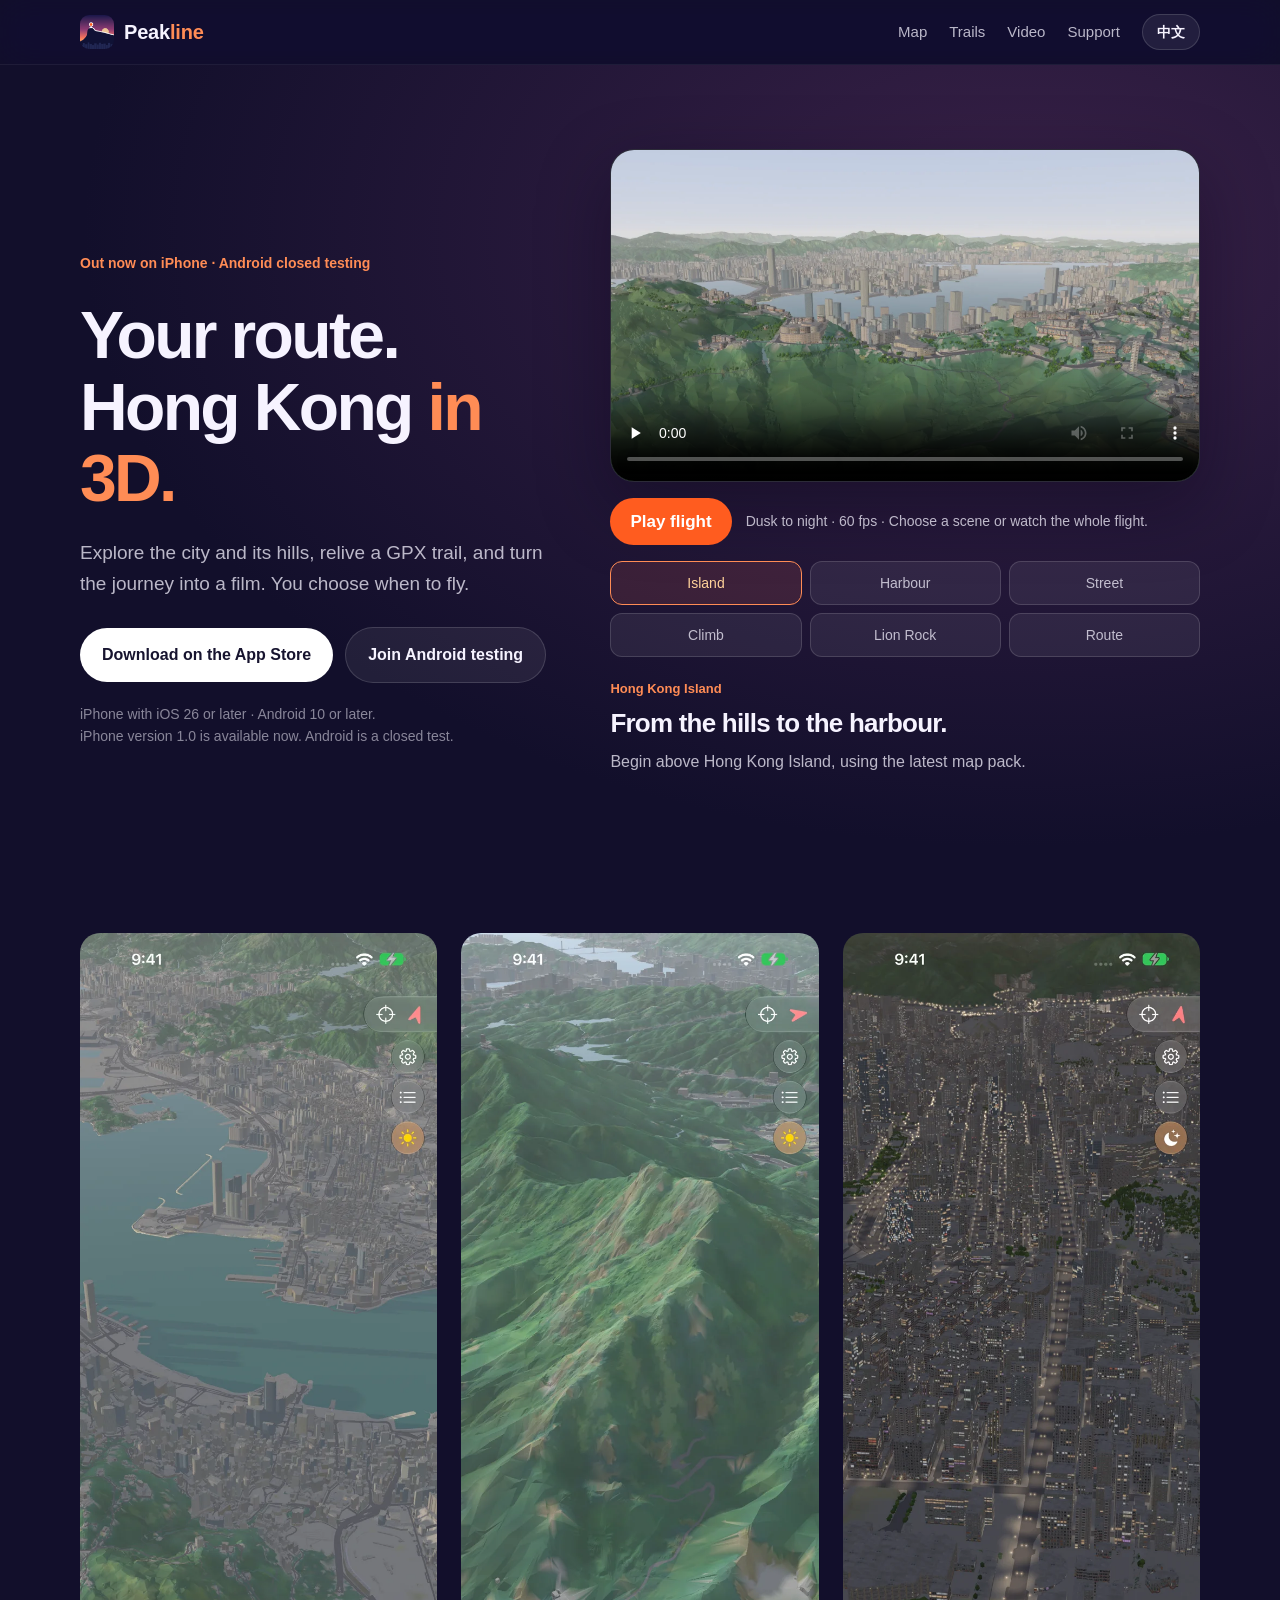
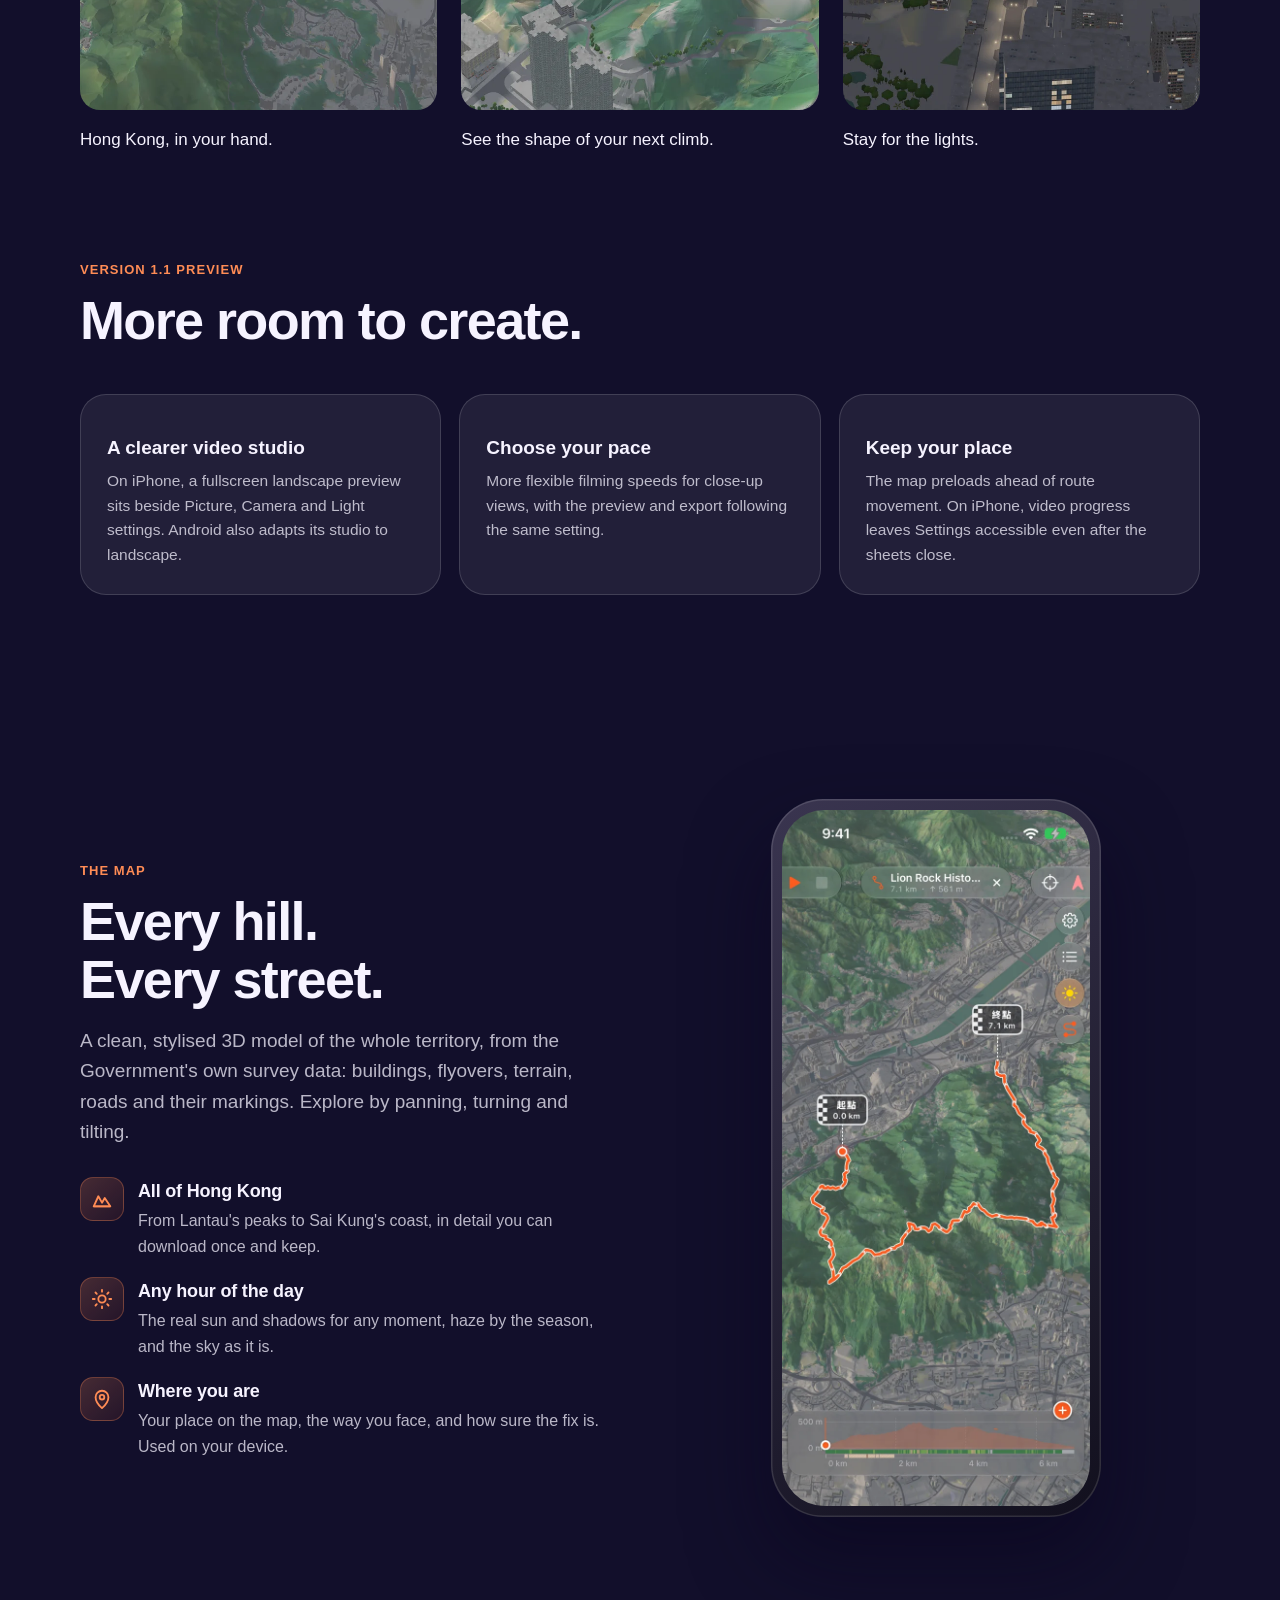
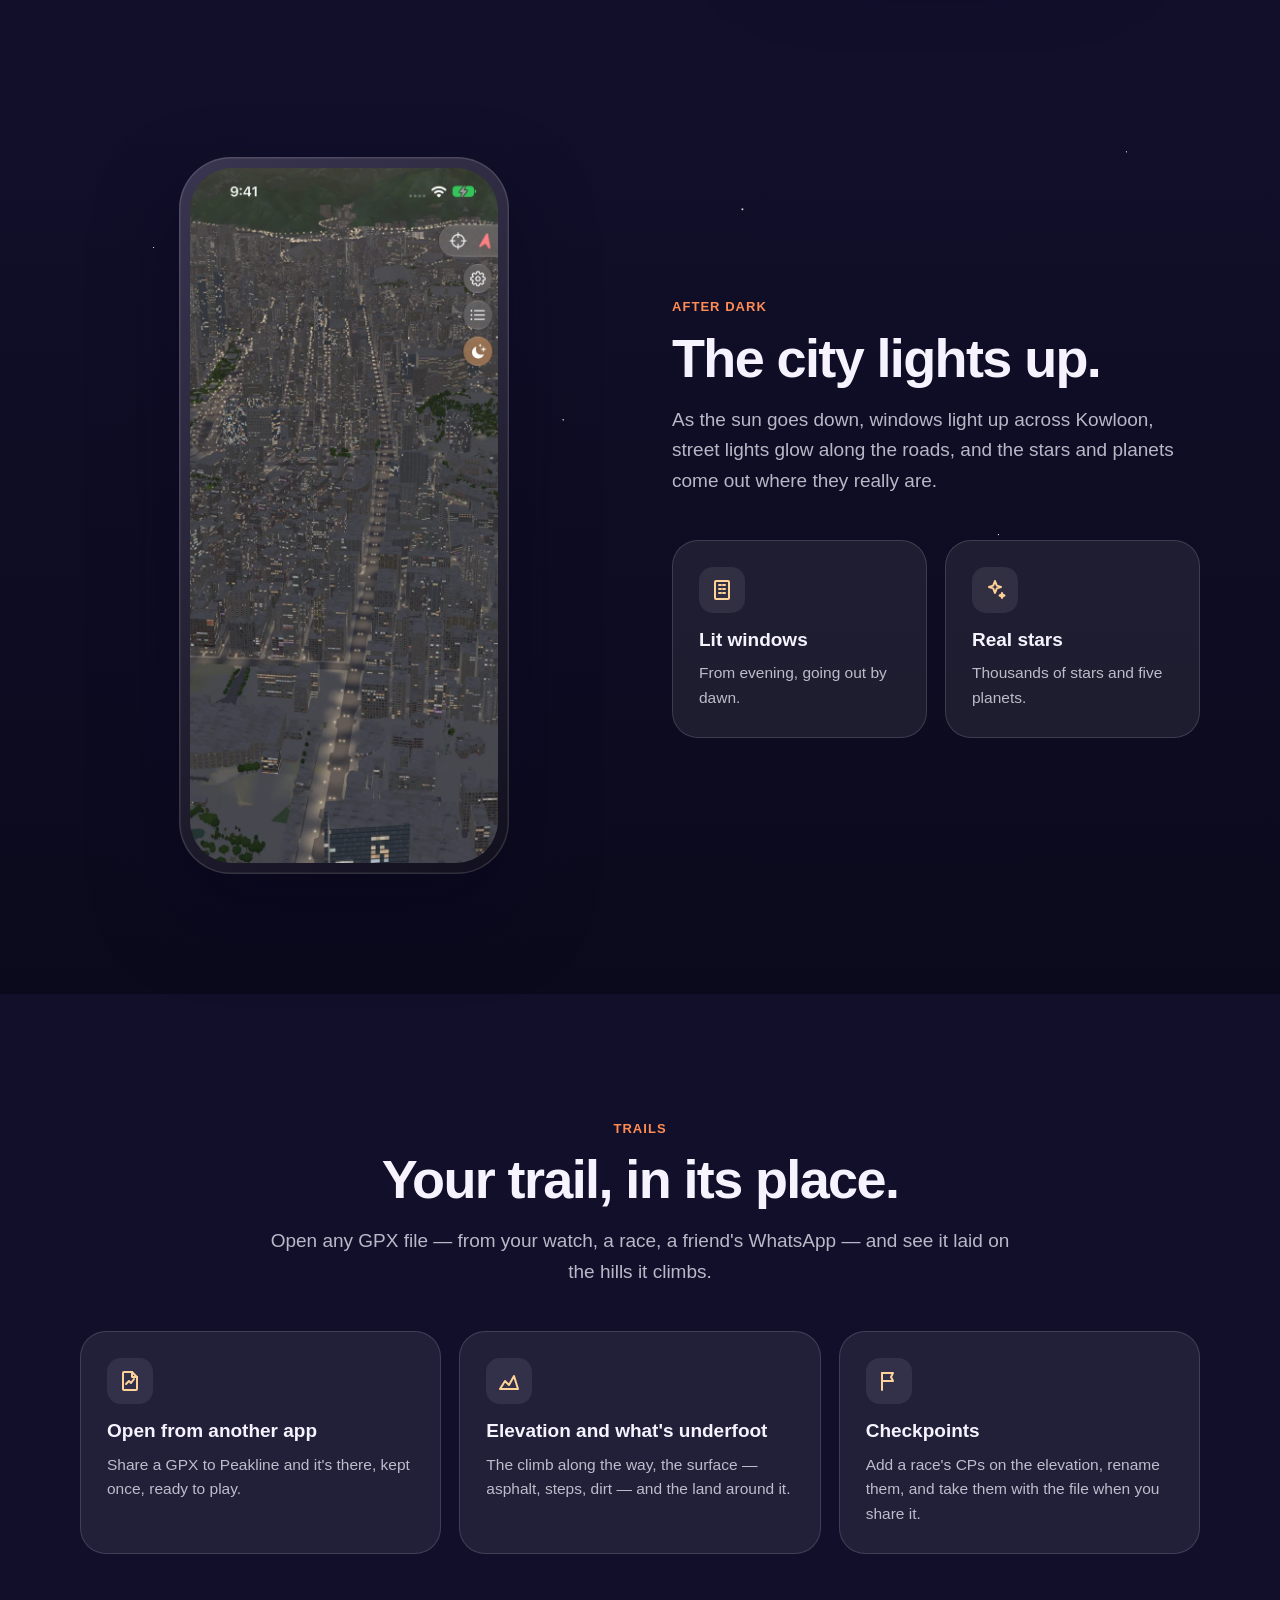
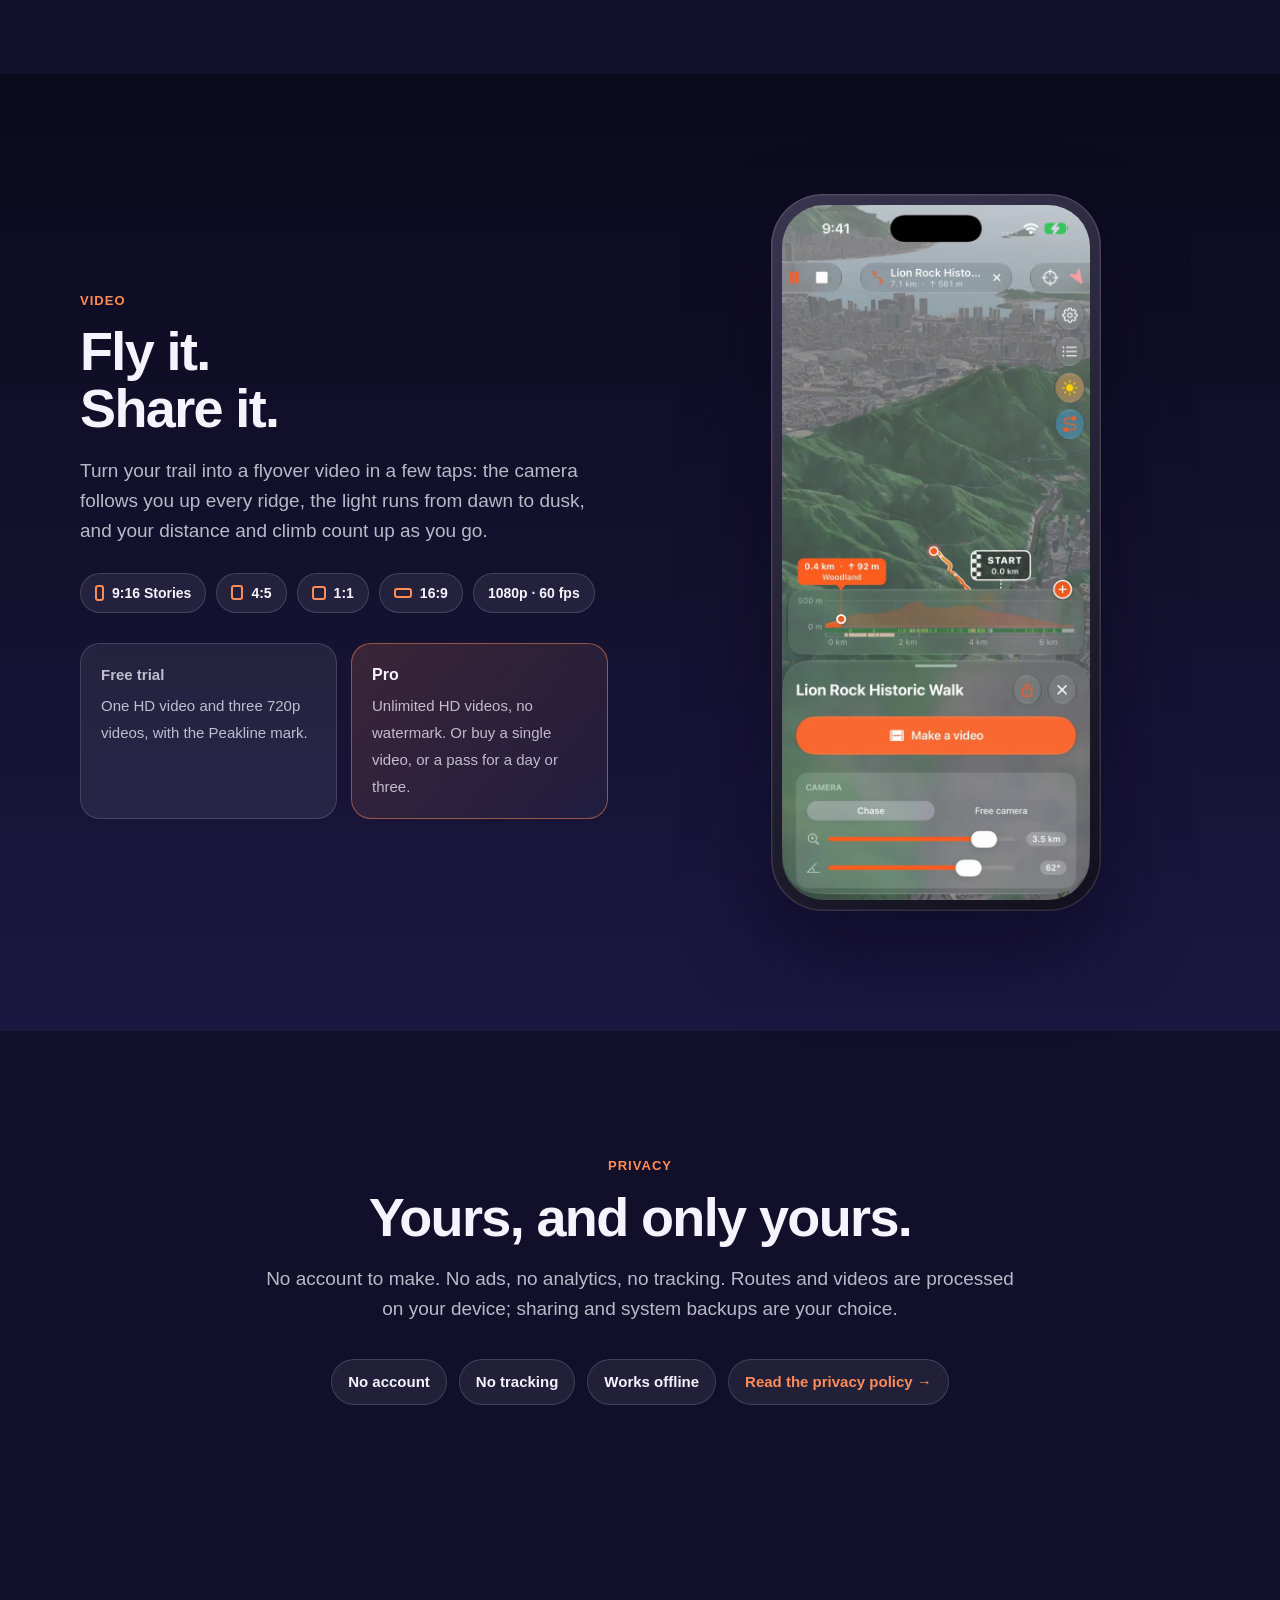
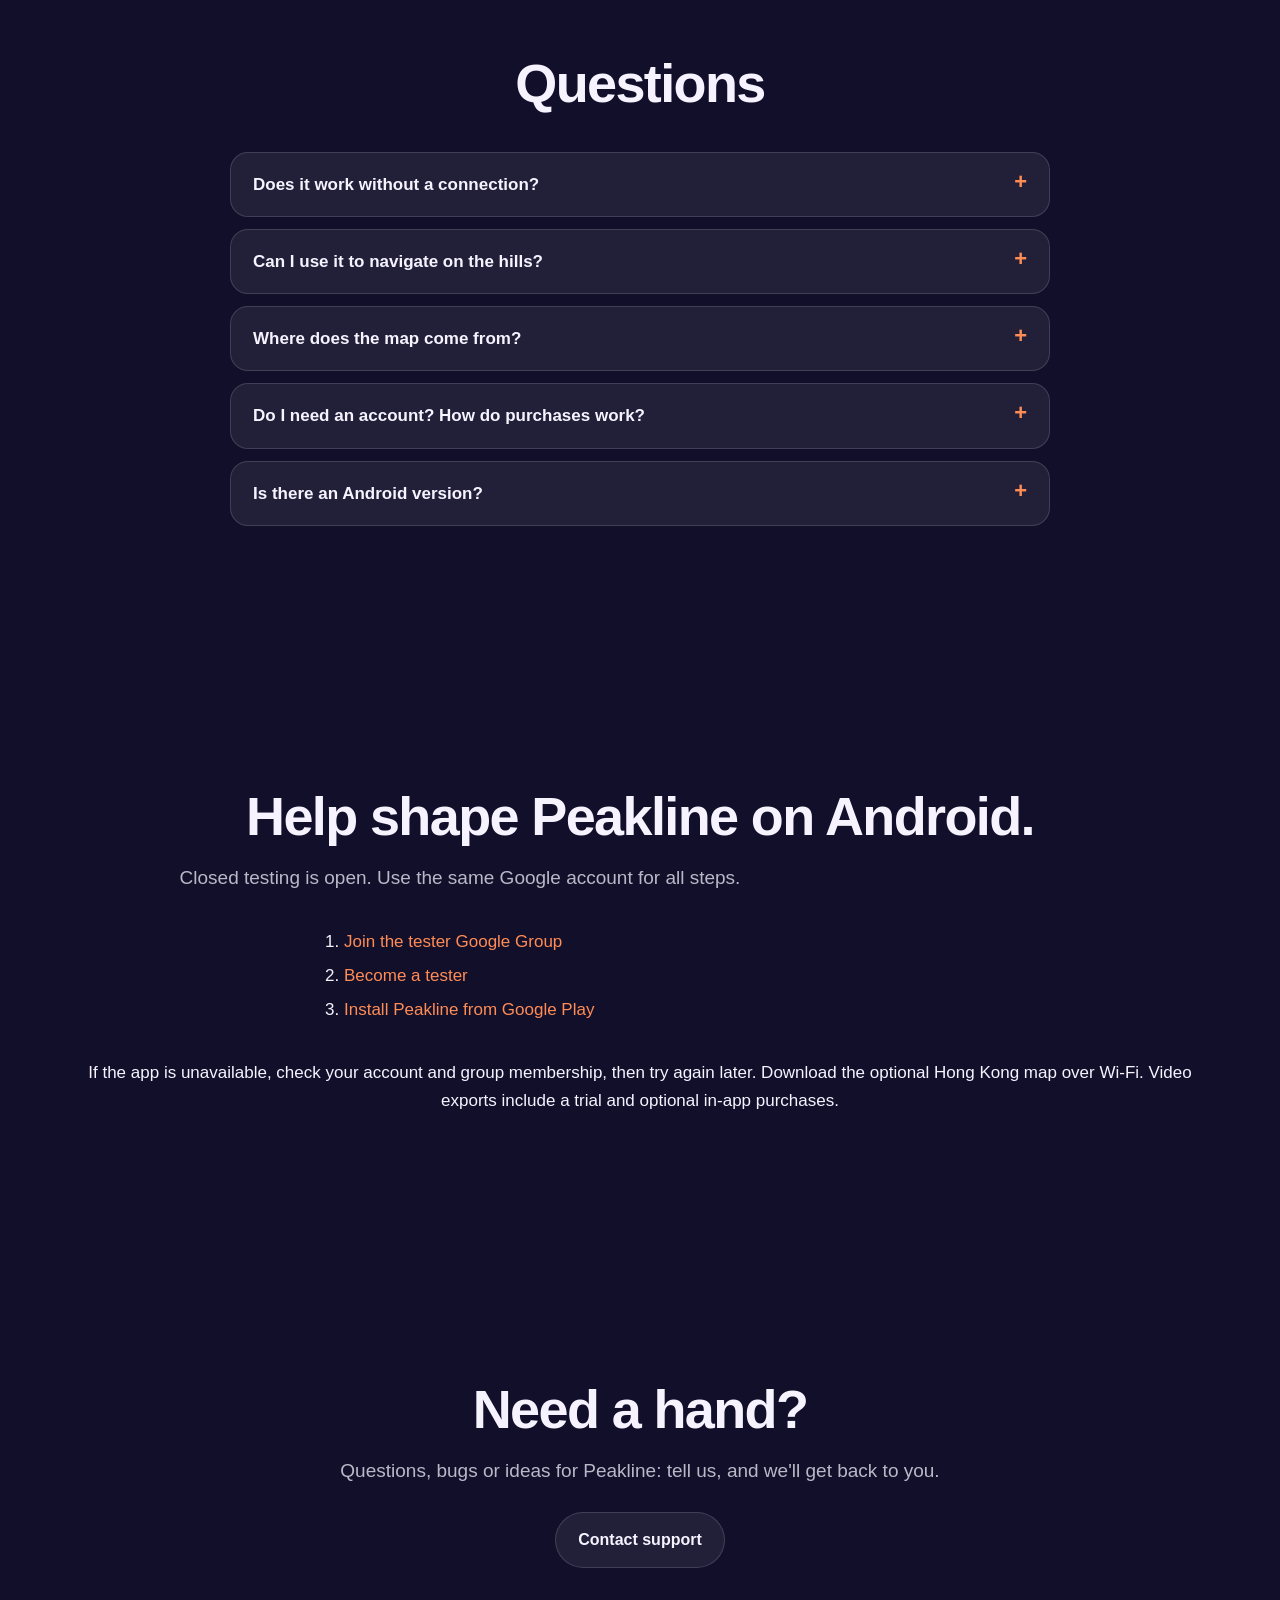
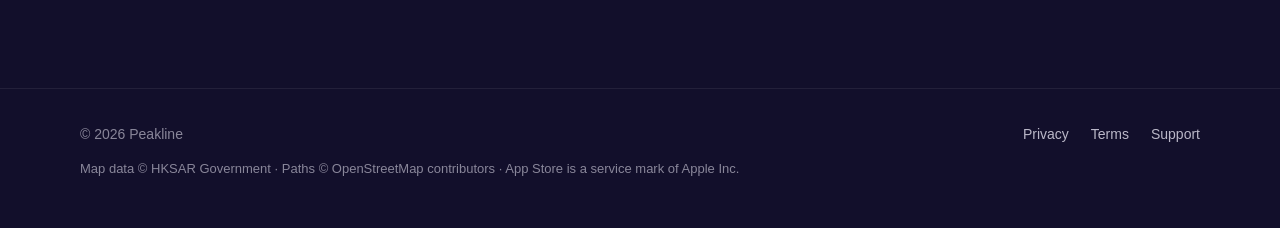
==== commit 5b35bbf4: "Publish dusk-to-night FPV flight at native 60 fps" ====
--- a/index.html
+++ b/index.html
@@ -52,9 +52,9 @@
     </div>
     <div class="journey-player">
       <div class="film-frame">
-        <video id="journey-video" controls playsinline preload="none" poster="assets/journey/fpv/c0.webp" aria-label="An FPV-style virtual flight from Hong Kong Island to Lion Rock">
-          <source src="assets/journey/fpv-preview.mp4" type="video/mp4">
-          <a href="assets/journey/fpv-preview.mp4">Watch the flight / 觀看飛行影片</a>
+        <video id="journey-video" controls playsinline preload="none" poster="assets/journey/fpv60/c0.webp" aria-label="An FPV-style virtual flight from Hong Kong Island to Lion Rock">
+          <source src="assets/journey/fpv60.mp4" type="video/mp4">
+          <a href="assets/journey/fpv60.mp4">Watch the flight / 觀看飛行影片</a>
         </video>
       </div>
       <div class="film-toolbar">
@@ -62,7 +62,7 @@
           <span class="play-label"><span class="en">Play flight</span><span class="zh">播放飛行</span></span>
           <span class="pause-label"><span class="en">Pause</span><span class="zh">暫停</span></span>
         </button>
-        <span class="film-note"><span class="en">FPV motion preview · Choose a scene or watch the whole flight.</span><span class="zh">FPV 運鏡預覽 · 選擇場景，或播放整段飛行。</span></span>
+        <span class="film-note"><span class="en">Dusk to night · 60 fps · Choose a scene or watch the whole flight.</span><span class="zh">由黃昏飛入夜景 · 60 fps · 選擇場景，或播放整段飛行。</span></span>
       </div>
       <nav class="chapters" aria-label="Flight chapters">
 <button type="button" data-chapter="0" aria-controls="journey-video" aria-pressed="true" disabled><span class="en">Island</span><span class="zh">港島起飛</span></button>
@@ -75,10 +75,10 @@
       <div class="chapter-copy" aria-live="polite" aria-atomic="true">
 <article class="chapter" data-scene="0"><p class="where"><span class="en">Hong Kong Island</span><span class="zh">港島山上</span></p><h2><span class="en">From the hills to the harbour.</span><span class="zh">由山上，飛向維港。</span></h2><p><span class="en">Begin above Hong Kong Island, using the latest map pack.</span><span class="zh">用最新地圖包，由港島山上展開旅程。</span></p></article>
 <article class="chapter" data-scene="1" hidden><p class="where"><span class="en">Victoria Harbour</span><span class="zh">維多利亞港</span></p><h2><span class="en">Across the water.</span><span class="zh">飛越維港。</span></h2><p><span class="en">Descend towards the Kowloon peninsula.</span><span class="zh">向九龍半島飛去，逐步降低高度。</span></p></article>
-<article class="chapter" data-scene="2" hidden><p class="where"><span class="en">Kowloon</span><span class="zh">九龍街道</span></p><h2><span class="en">Between the buildings.</span><span class="zh">穿越大廈之間。</span></h2><p><span class="en">Fly low along the road with simulated traffic.</span><span class="zh">沿車路低飛，穿過兩旁建築與模擬車流。</span></p></article>
-<article class="chapter" data-scene="3" hidden><p class="where"><span class="en">Above Kowloon</span><span class="zh">九龍上空</span></p><h2><span class="en">Rise above the rooftops.</span><span class="zh">越過樓頂，向山進發。</span></h2><p><span class="en">Climb out of the street and head towards the hills.</span><span class="zh">離開街道，拉升飛往山區。</span></p></article>
+<article class="chapter" data-scene="2" hidden><p class="where"><span class="en">Kowloon</span><span class="zh">九龍街道</span></p><h2><span class="en">Between the buildings.</span><span class="zh">穿越大廈之間。</span></h2><p><span class="en">Follow the centre of the road through city lights and simulated traffic.</span><span class="zh">沿車路中央低飛，穿過夜色中的建築、街燈與模擬車流。</span></p></article>
+<article class="chapter" data-scene="3" hidden><p class="where"><span class="en">Above Kowloon</span><span class="zh">九龍上空</span></p><h2><span class="en">Rise above the rooftops.</span><span class="zh">越過樓頂，向山進發。</span></h2><p><span class="en">Climb out of the street with Lion Rock in view.</span><span class="zh">離開街道，望住獅子山逐步拉升。</span></p></article>
 <article class="chapter" data-scene="4" hidden><p class="where"><span class="en">Lion Rock</span><span class="zh">獅子山</span></p><h2><span class="en">Over the ridge.</span><span class="zh">翻越山脊。</span></h2><p><span class="en">Continue over Lion Rock as the route comes into view.</span><span class="zh">飛越獅子山，逐步展現路線。</span></p></article>
-<article class="chapter" data-scene="5" hidden><p class="where"><span class="en">Your trail</span><span class="zh">你的路線</span></p><h2><span class="en">See the journey ahead.</span><span class="zh">看見整段旅程。</span></h2><p><span class="en">Bank around the ridge to reveal the trail across the mountain.</span><span class="zh">繞過山脊，帶出山上的路線。</span></p></article>
+<article class="chapter" data-scene="5" hidden><p class="where"><span class="en">Your trail</span><span class="zh">你的路線</span></p><h2><span class="en">See the journey ahead.</span><span class="zh">看見整段旅程。</span></h2><p><span class="en">Fly around the ridge to reveal the trail across the mountain.</span><span class="zh">繞過山脊，帶出山上的路線。</span></p></article>
 </div>
       <p class="film-error" role="status" hidden><span class="en">Use the video player’s controls to start the flight.</span><span class="zh">請使用影片播放器的控制項開始播放。</span></p>
     </div>
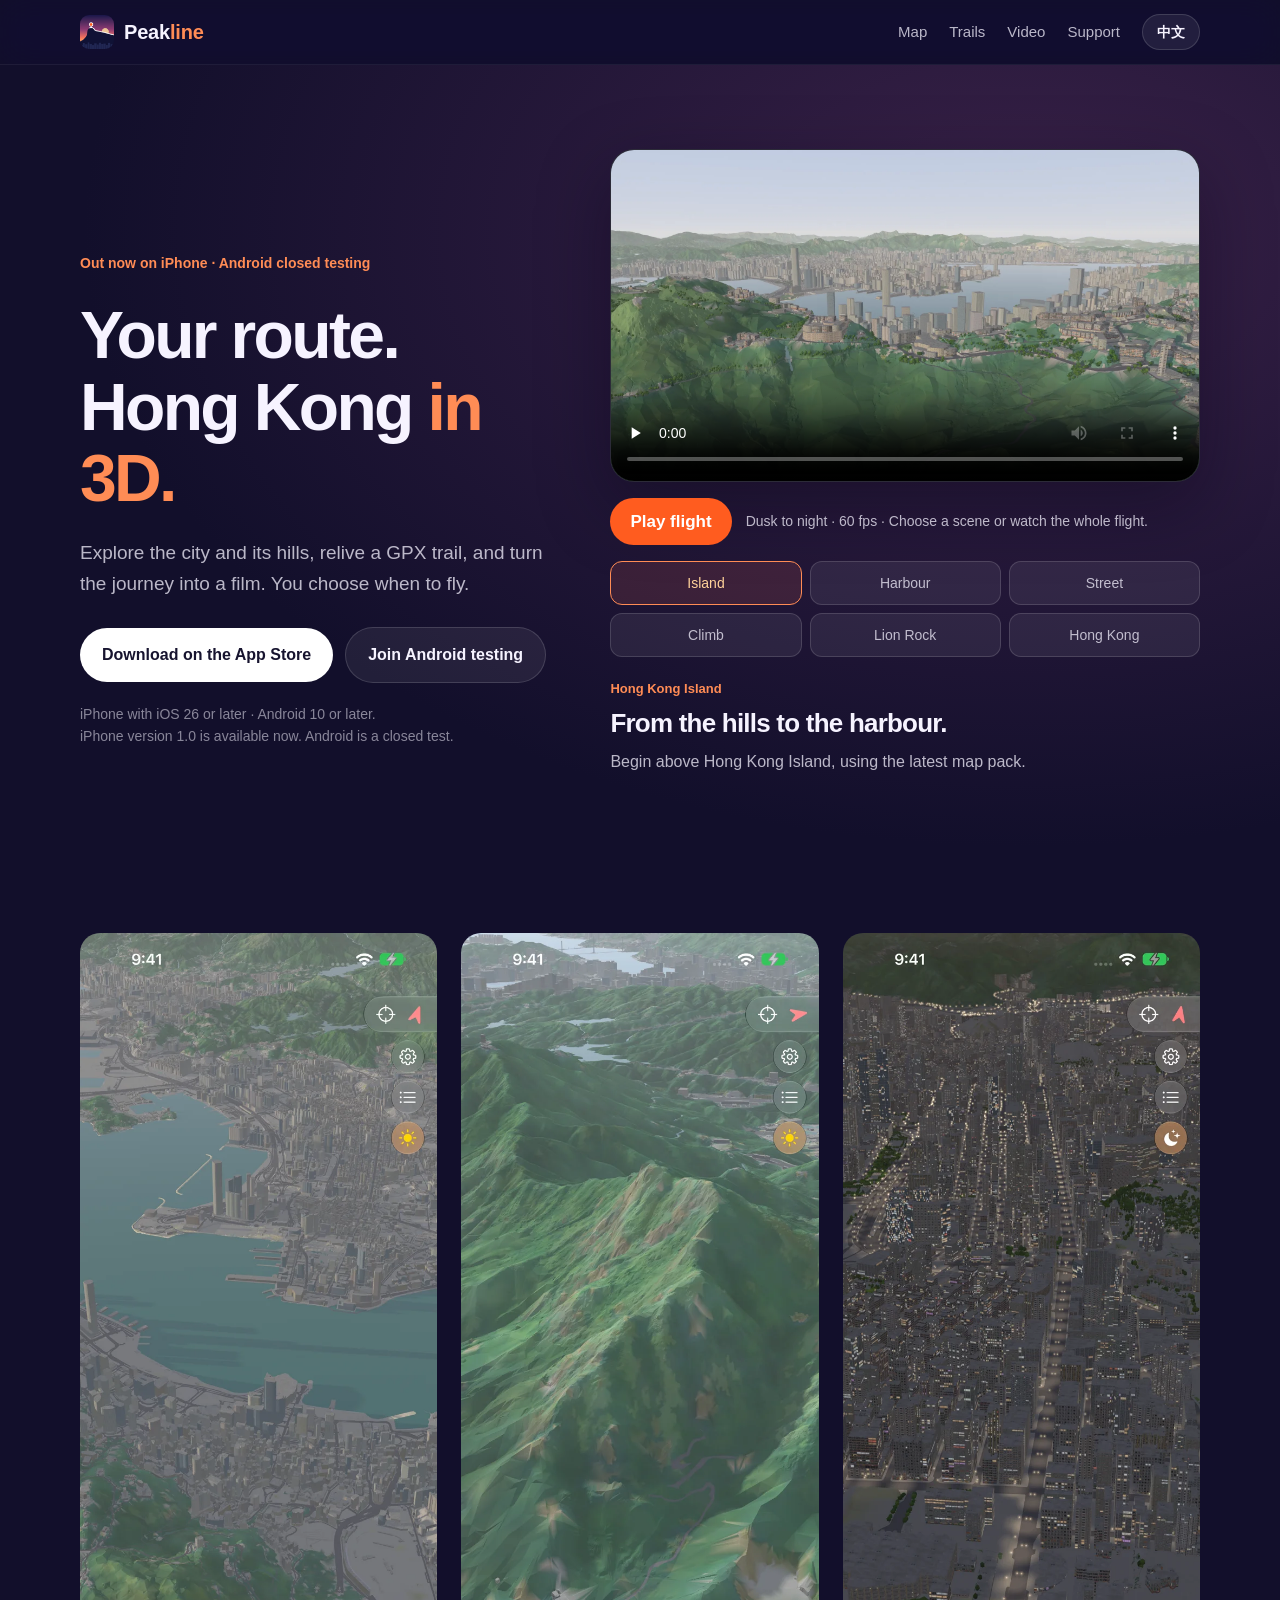
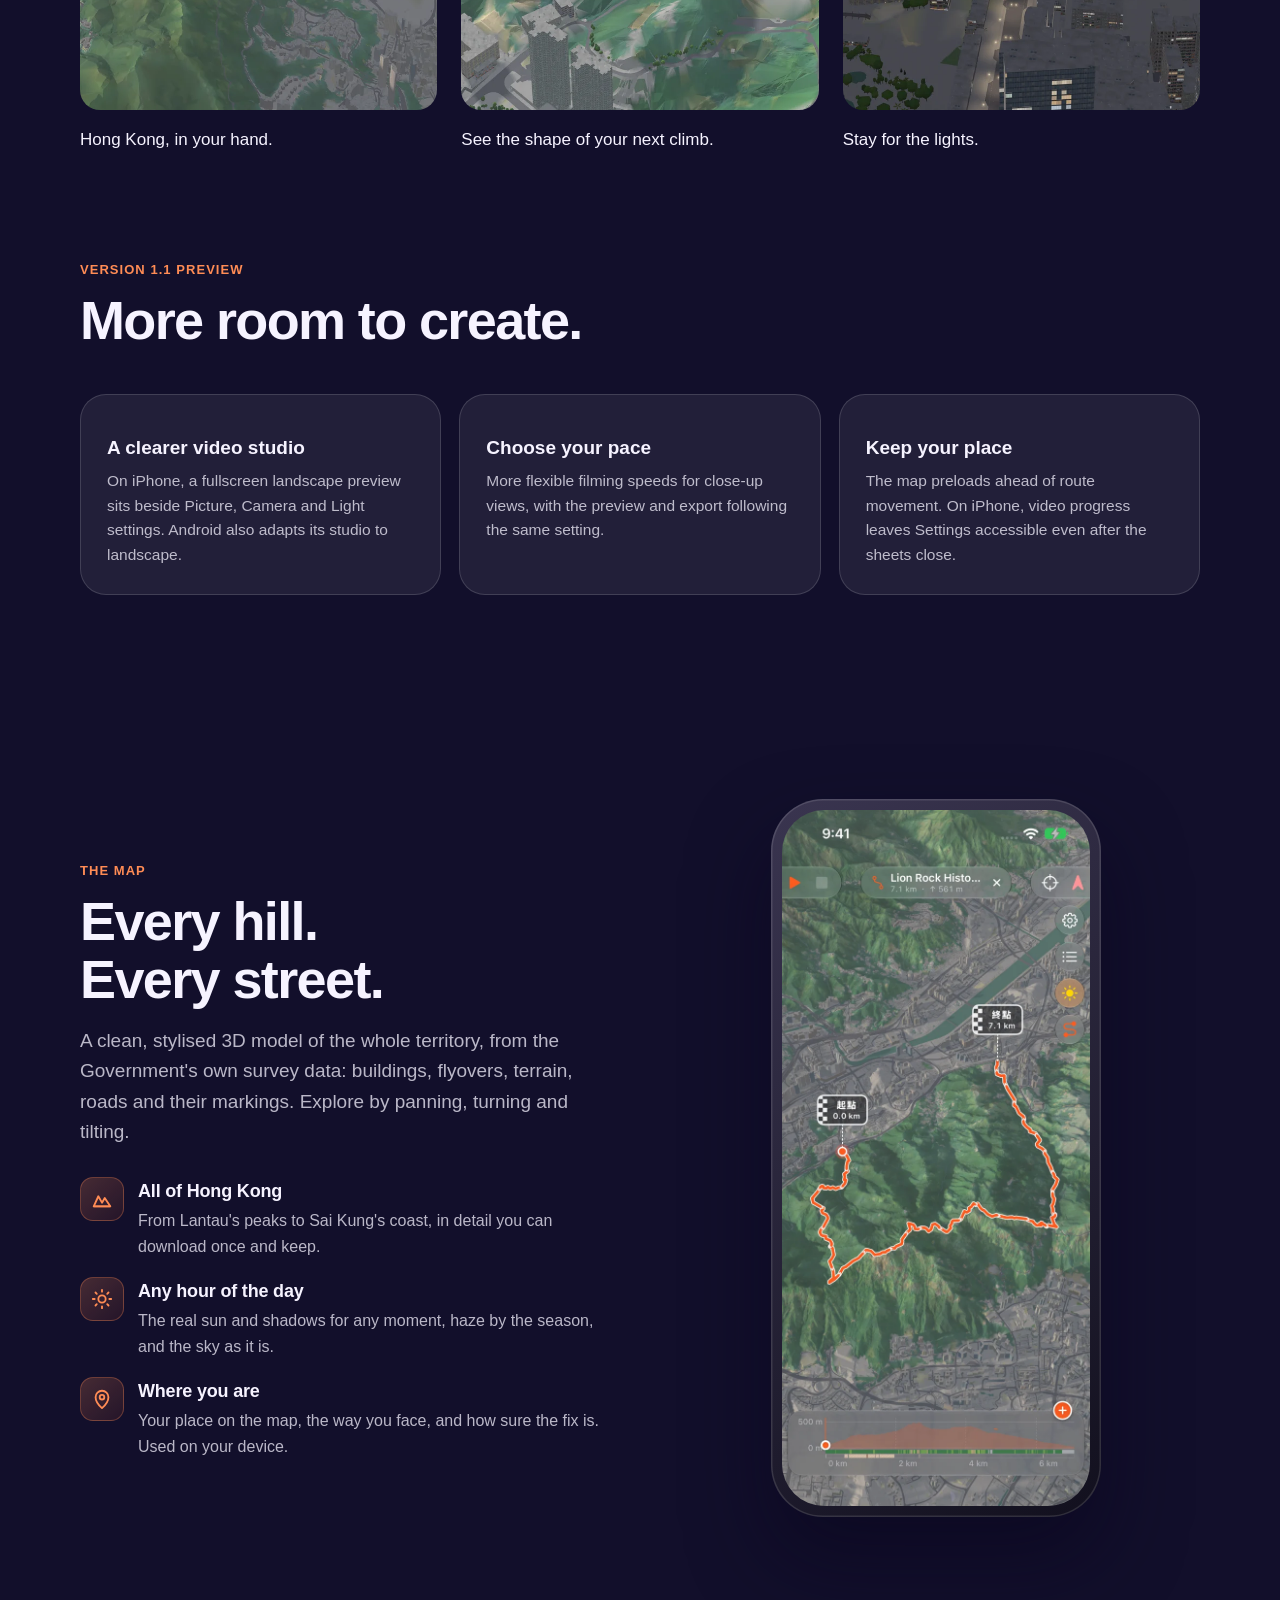
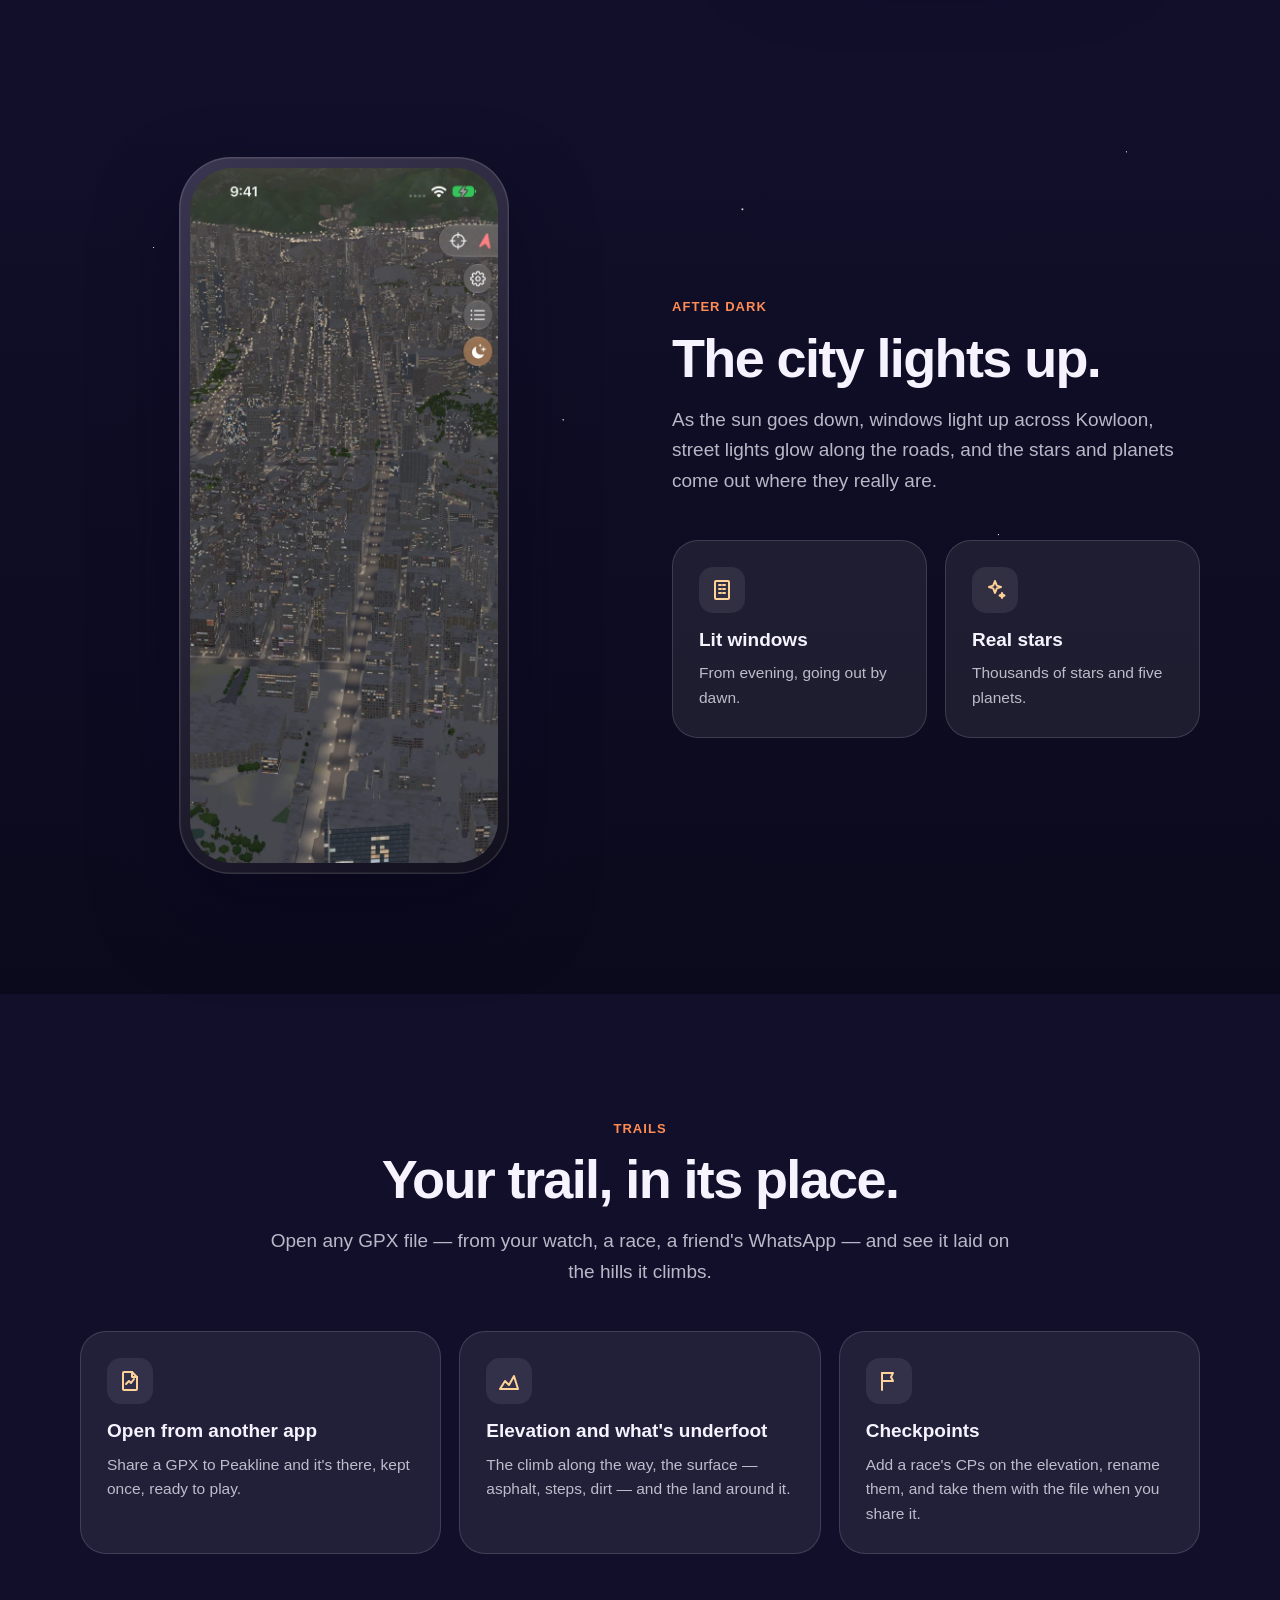
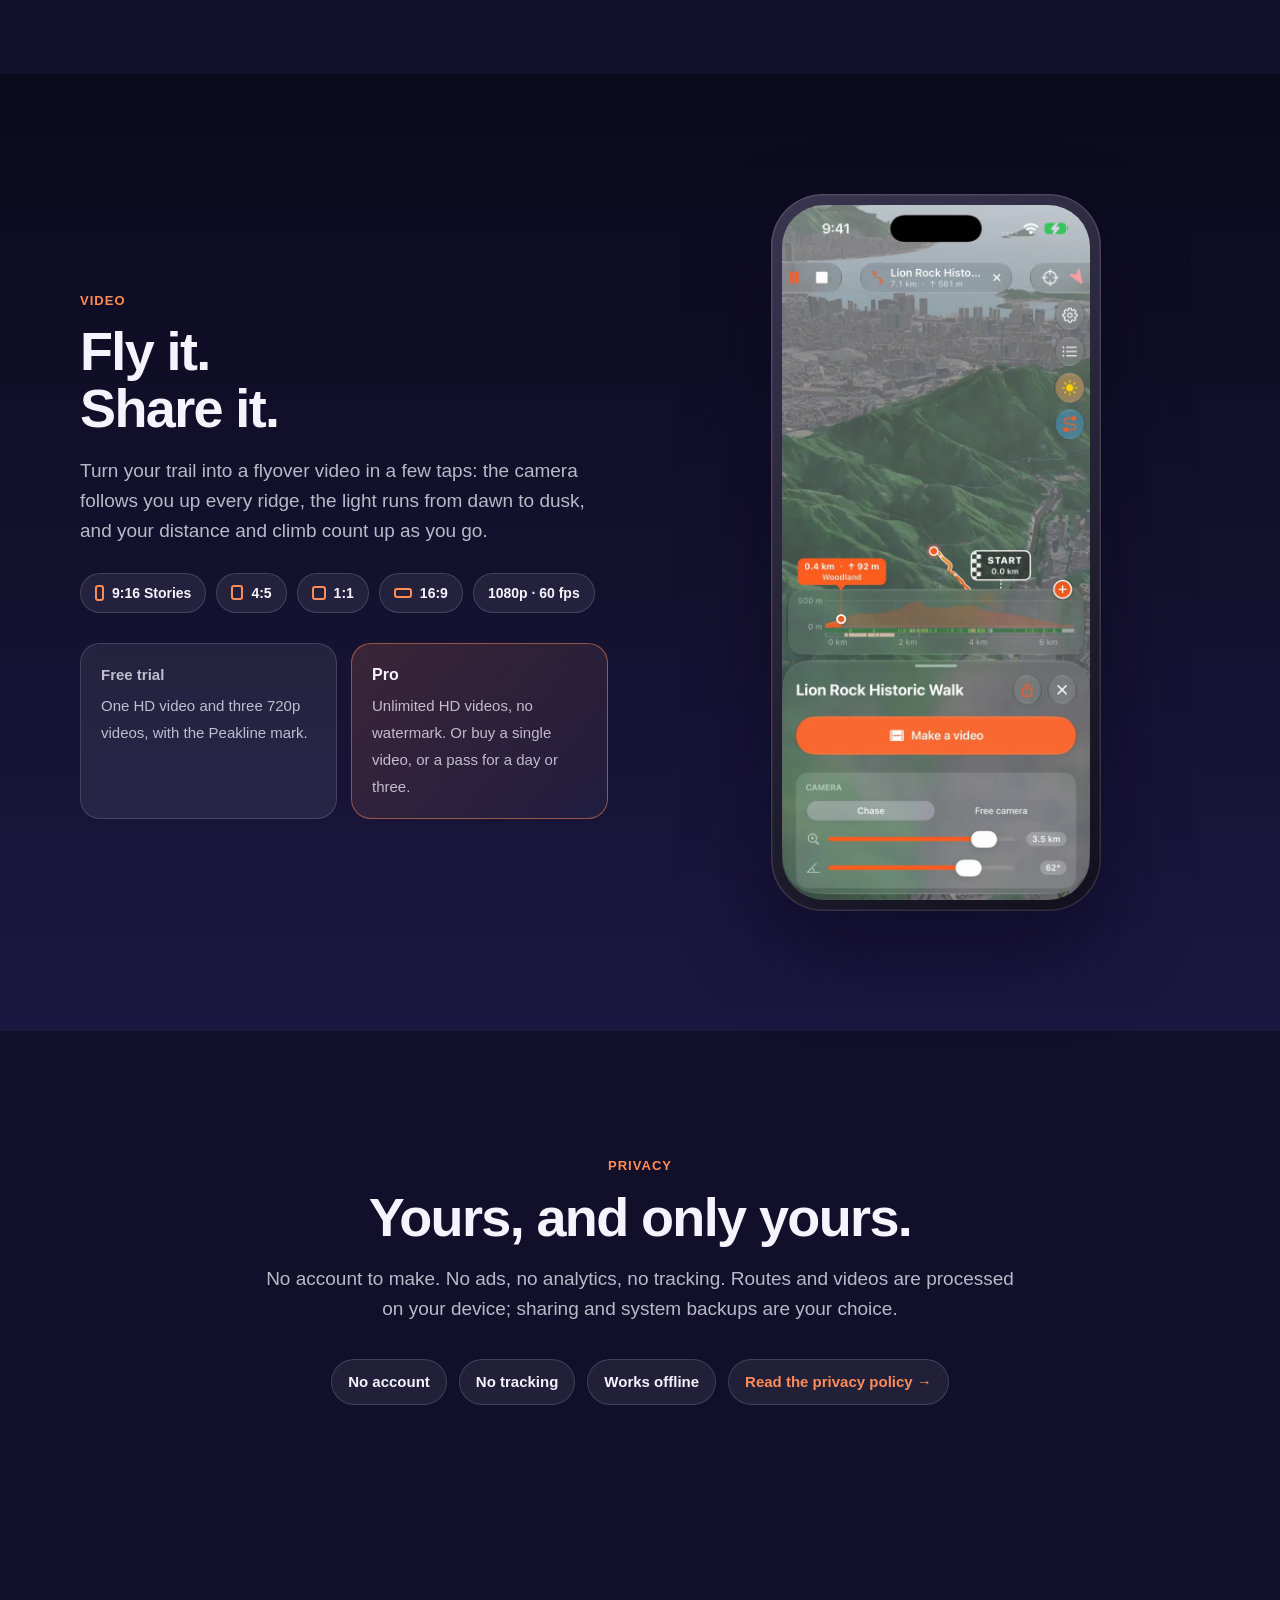
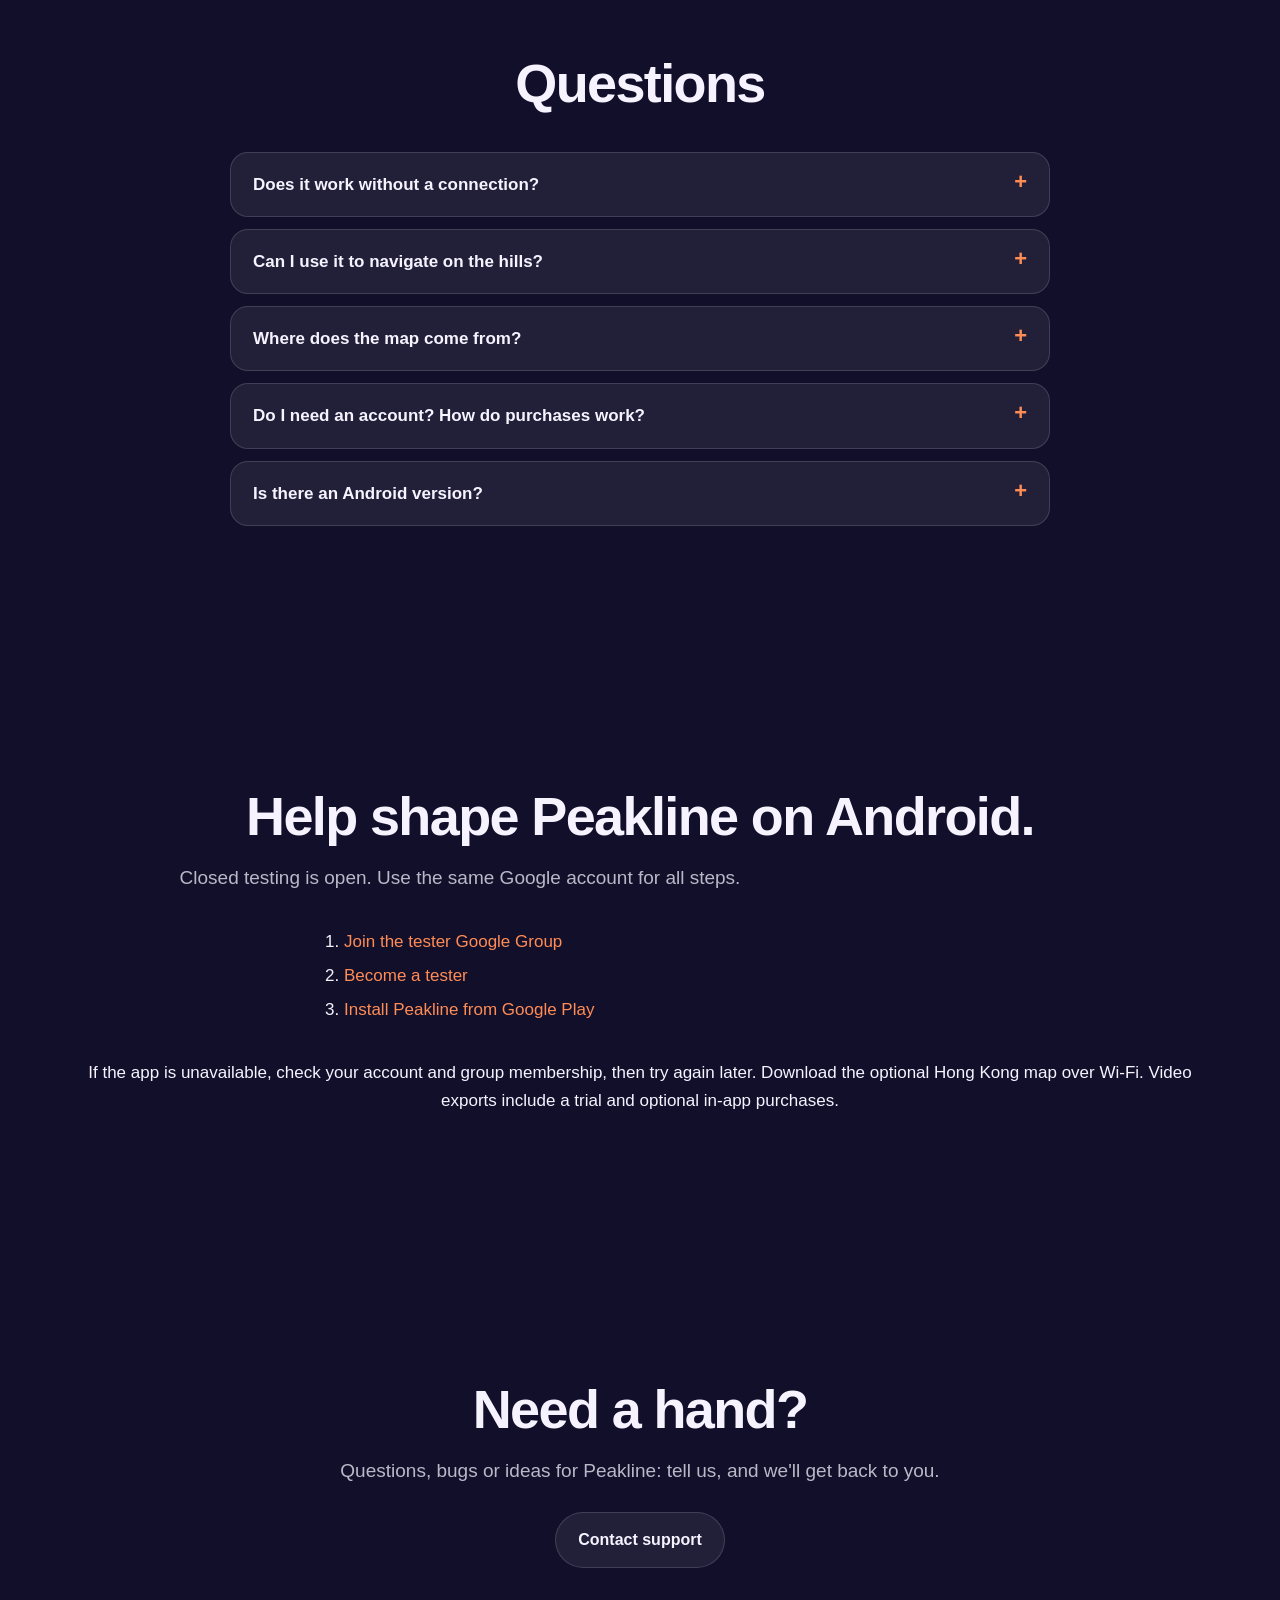
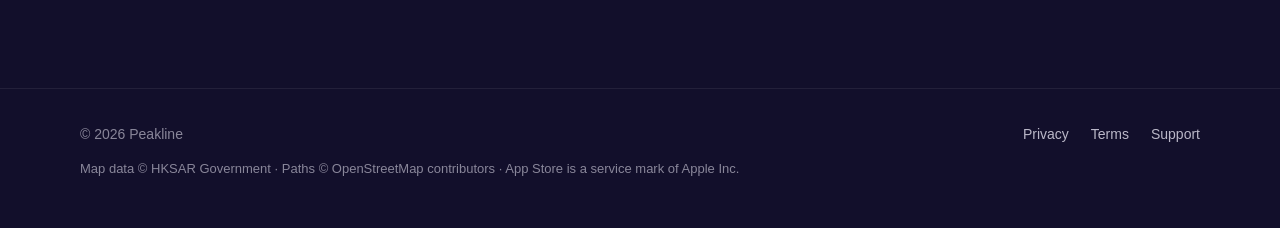
==== commit 3d78675b: "Smooth the FPV approach and fade the trail into a territory overview" ====
--- a/index.html
+++ b/index.html
@@ -52,9 +52,9 @@
     </div>
     <div class="journey-player">
       <div class="film-frame">
-        <video id="journey-video" controls playsinline preload="none" poster="assets/journey/fpv60/c0.webp" aria-label="An FPV-style virtual flight from Hong Kong Island to Lion Rock">
-          <source src="assets/journey/fpv60.mp4" type="video/mp4">
-          <a href="assets/journey/fpv60.mp4">Watch the flight / 觀看飛行影片</a>
+        <video id="journey-video" controls playsinline preload="none" poster="assets/journey/fpv-recut/c0.webp" aria-label="An FPV-style virtual flight from Hong Kong Island to Lion Rock">
+          <source src="assets/journey/fpv-recut.mp4" type="video/mp4">
+          <a href="assets/journey/fpv-recut.mp4">Watch the flight / 觀看飛行影片</a>
         </video>
       </div>
       <div class="film-toolbar">
@@ -70,15 +70,15 @@
 <button type="button" data-chapter="2" aria-controls="journey-video" aria-pressed="false" disabled><span class="en">Street</span><span class="zh">街道穿越</span></button>
 <button type="button" data-chapter="3" aria-controls="journey-video" aria-pressed="false" disabled><span class="en">Climb</span><span class="zh">拉升</span></button>
 <button type="button" data-chapter="4" aria-controls="journey-video" aria-pressed="false" disabled><span class="en">Lion Rock</span><span class="zh">翻越獅子山</span></button>
-<button type="button" data-chapter="5" aria-controls="journey-video" aria-pressed="false" disabled><span class="en">Route</span><span class="zh">路線展現</span></button>
+<button type="button" data-chapter="5" aria-controls="journey-video" aria-pressed="false" disabled><span class="en">Hong Kong</span><span class="zh">全港夜景</span></button>
 </nav>
       <div class="chapter-copy" aria-live="polite" aria-atomic="true">
 <article class="chapter" data-scene="0"><p class="where"><span class="en">Hong Kong Island</span><span class="zh">港島山上</span></p><h2><span class="en">From the hills to the harbour.</span><span class="zh">由山上，飛向維港。</span></h2><p><span class="en">Begin above Hong Kong Island, using the latest map pack.</span><span class="zh">用最新地圖包，由港島山上展開旅程。</span></p></article>
 <article class="chapter" data-scene="1" hidden><p class="where"><span class="en">Victoria Harbour</span><span class="zh">維多利亞港</span></p><h2><span class="en">Across the water.</span><span class="zh">飛越維港。</span></h2><p><span class="en">Descend towards the Kowloon peninsula.</span><span class="zh">向九龍半島飛去，逐步降低高度。</span></p></article>
 <article class="chapter" data-scene="2" hidden><p class="where"><span class="en">Kowloon</span><span class="zh">九龍街道</span></p><h2><span class="en">Between the buildings.</span><span class="zh">穿越大廈之間。</span></h2><p><span class="en">Follow the centre of the road through city lights and simulated traffic.</span><span class="zh">沿車路中央低飛，穿過夜色中的建築、街燈與模擬車流。</span></p></article>
-<article class="chapter" data-scene="3" hidden><p class="where"><span class="en">Above Kowloon</span><span class="zh">九龍上空</span></p><h2><span class="en">Rise above the rooftops.</span><span class="zh">越過樓頂，向山進發。</span></h2><p><span class="en">Climb out of the street with Lion Rock in view.</span><span class="zh">離開街道，望住獅子山逐步拉升。</span></p></article>
+<article class="chapter" data-scene="3" hidden><p class="where"><span class="en">Above Kowloon</span><span class="zh">九龍上空</span></p><h2><span class="en">Rise above the rooftops.</span><span class="zh">越過樓頂，向山進發。</span></h2><p><span class="en">Accelerate out of the street and climb with Lion Rock in view.</span><span class="zh">穿過街道後加速，望住獅子山逐步拉升。</span></p></article>
 <article class="chapter" data-scene="4" hidden><p class="where"><span class="en">Lion Rock</span><span class="zh">獅子山</span></p><h2><span class="en">Over the ridge.</span><span class="zh">翻越山脊。</span></h2><p><span class="en">Continue over Lion Rock as the route comes into view.</span><span class="zh">飛越獅子山，逐步展現路線。</span></p></article>
-<article class="chapter" data-scene="5" hidden><p class="where"><span class="en">Your trail</span><span class="zh">你的路線</span></p><h2><span class="en">See the journey ahead.</span><span class="zh">看見整段旅程。</span></h2><p><span class="en">Fly around the ridge to reveal the trail across the mountain.</span><span class="zh">繞過山脊，帶出山上的路線。</span></p></article>
+<article class="chapter" data-scene="5" hidden><p class="where"><span class="en">All of Hong Kong</span><span class="zh">全香港</span></p><h2><span class="en">The city and its hills, together.</span><span class="zh">城市與山野，一眼盡覽。</span></h2><p><span class="en">Rise above the ridge as the trail fades, revealing Hong Kong after dark.</span><span class="zh">越過山脊繼續升高，路線逐漸淡出，展現全港夜景。</span></p></article>
 </div>
       <p class="film-error" role="status" hidden><span class="en">Use the video player’s controls to start the flight.</span><span class="zh">請使用影片播放器的控制項開始播放。</span></p>
     </div>
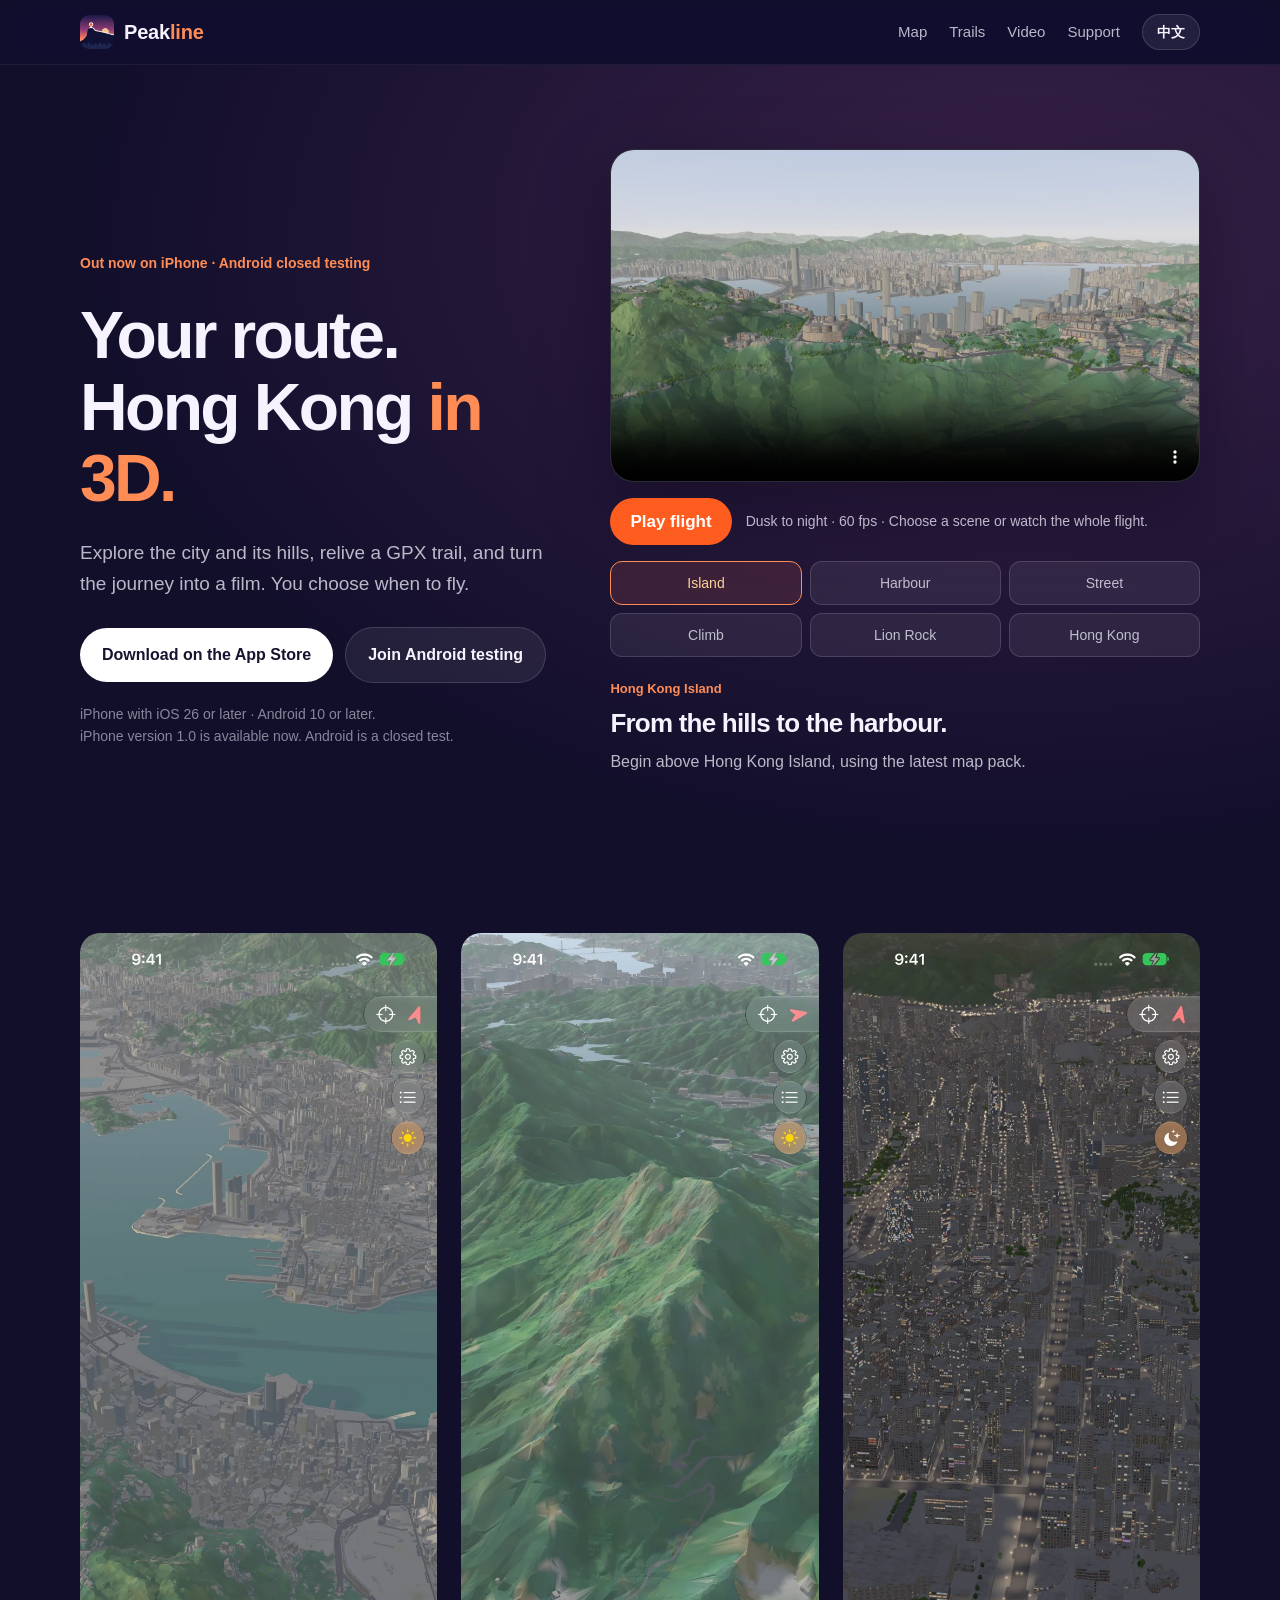
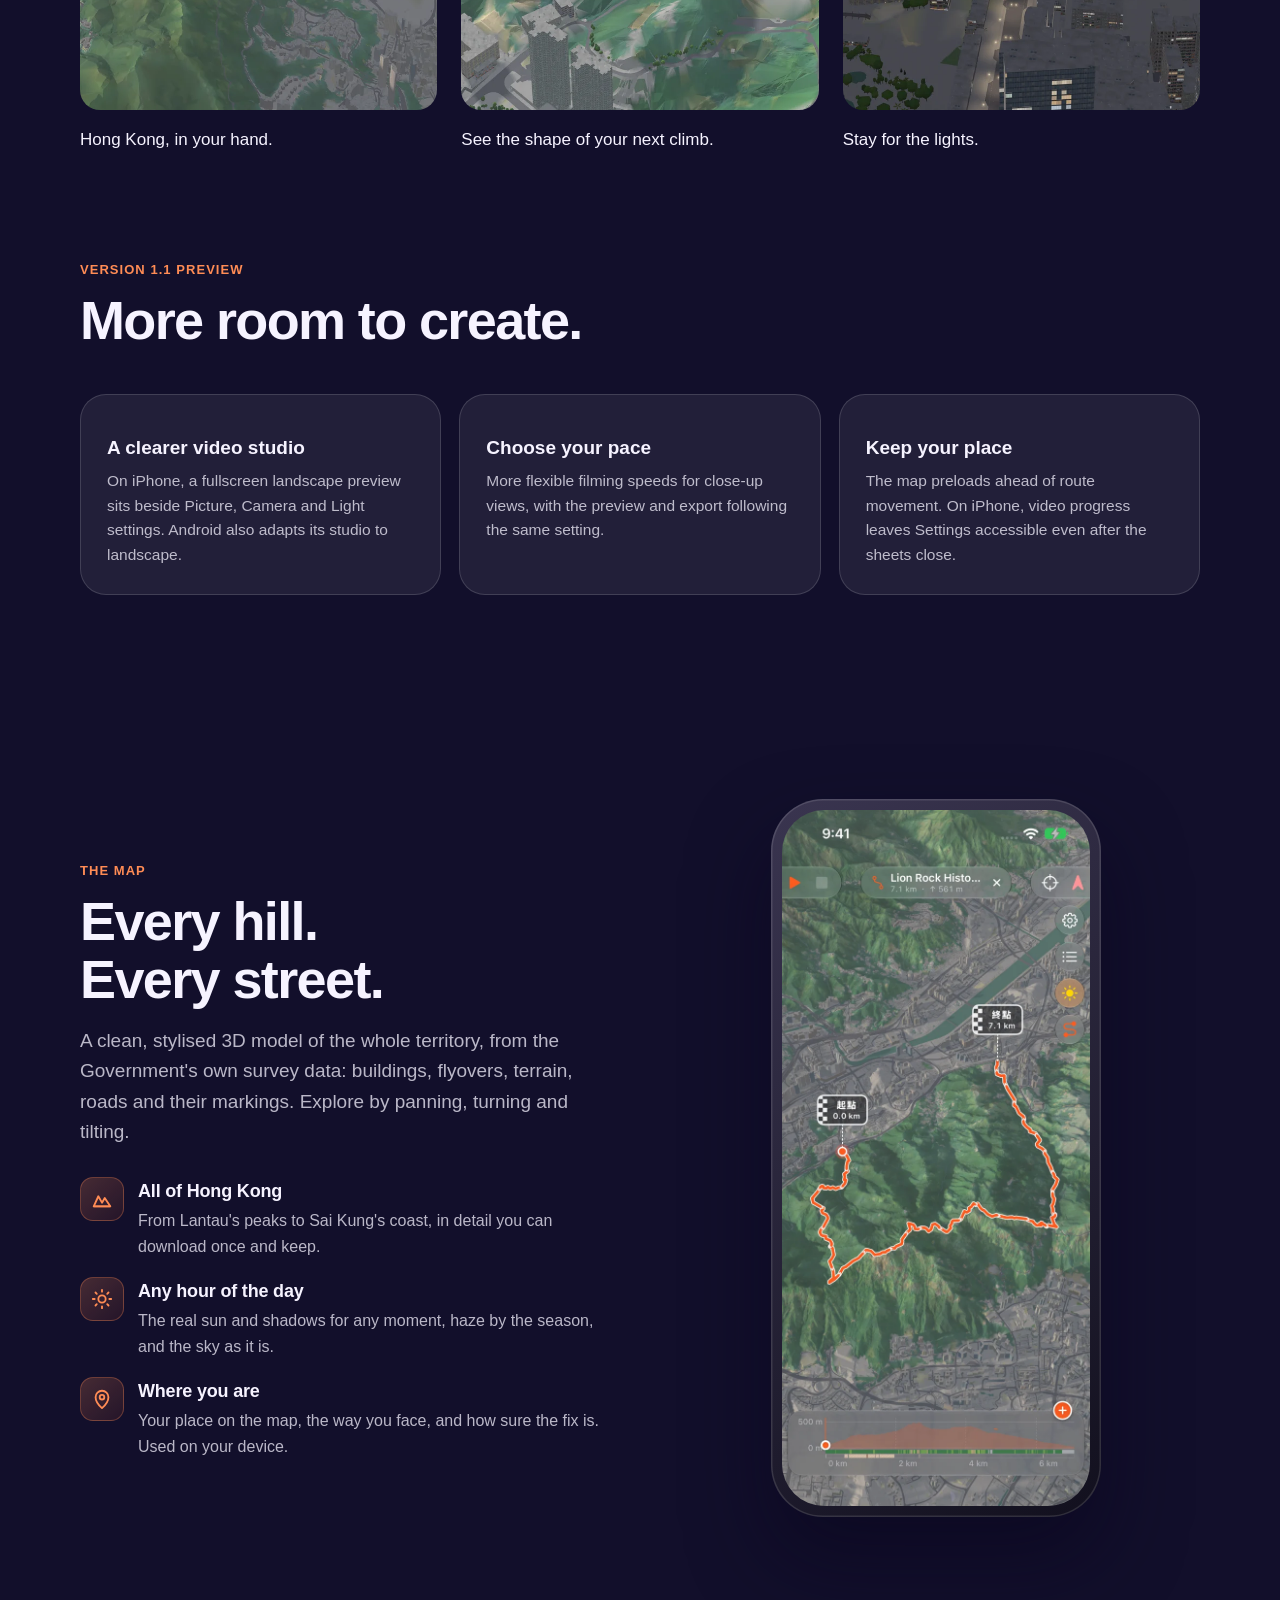
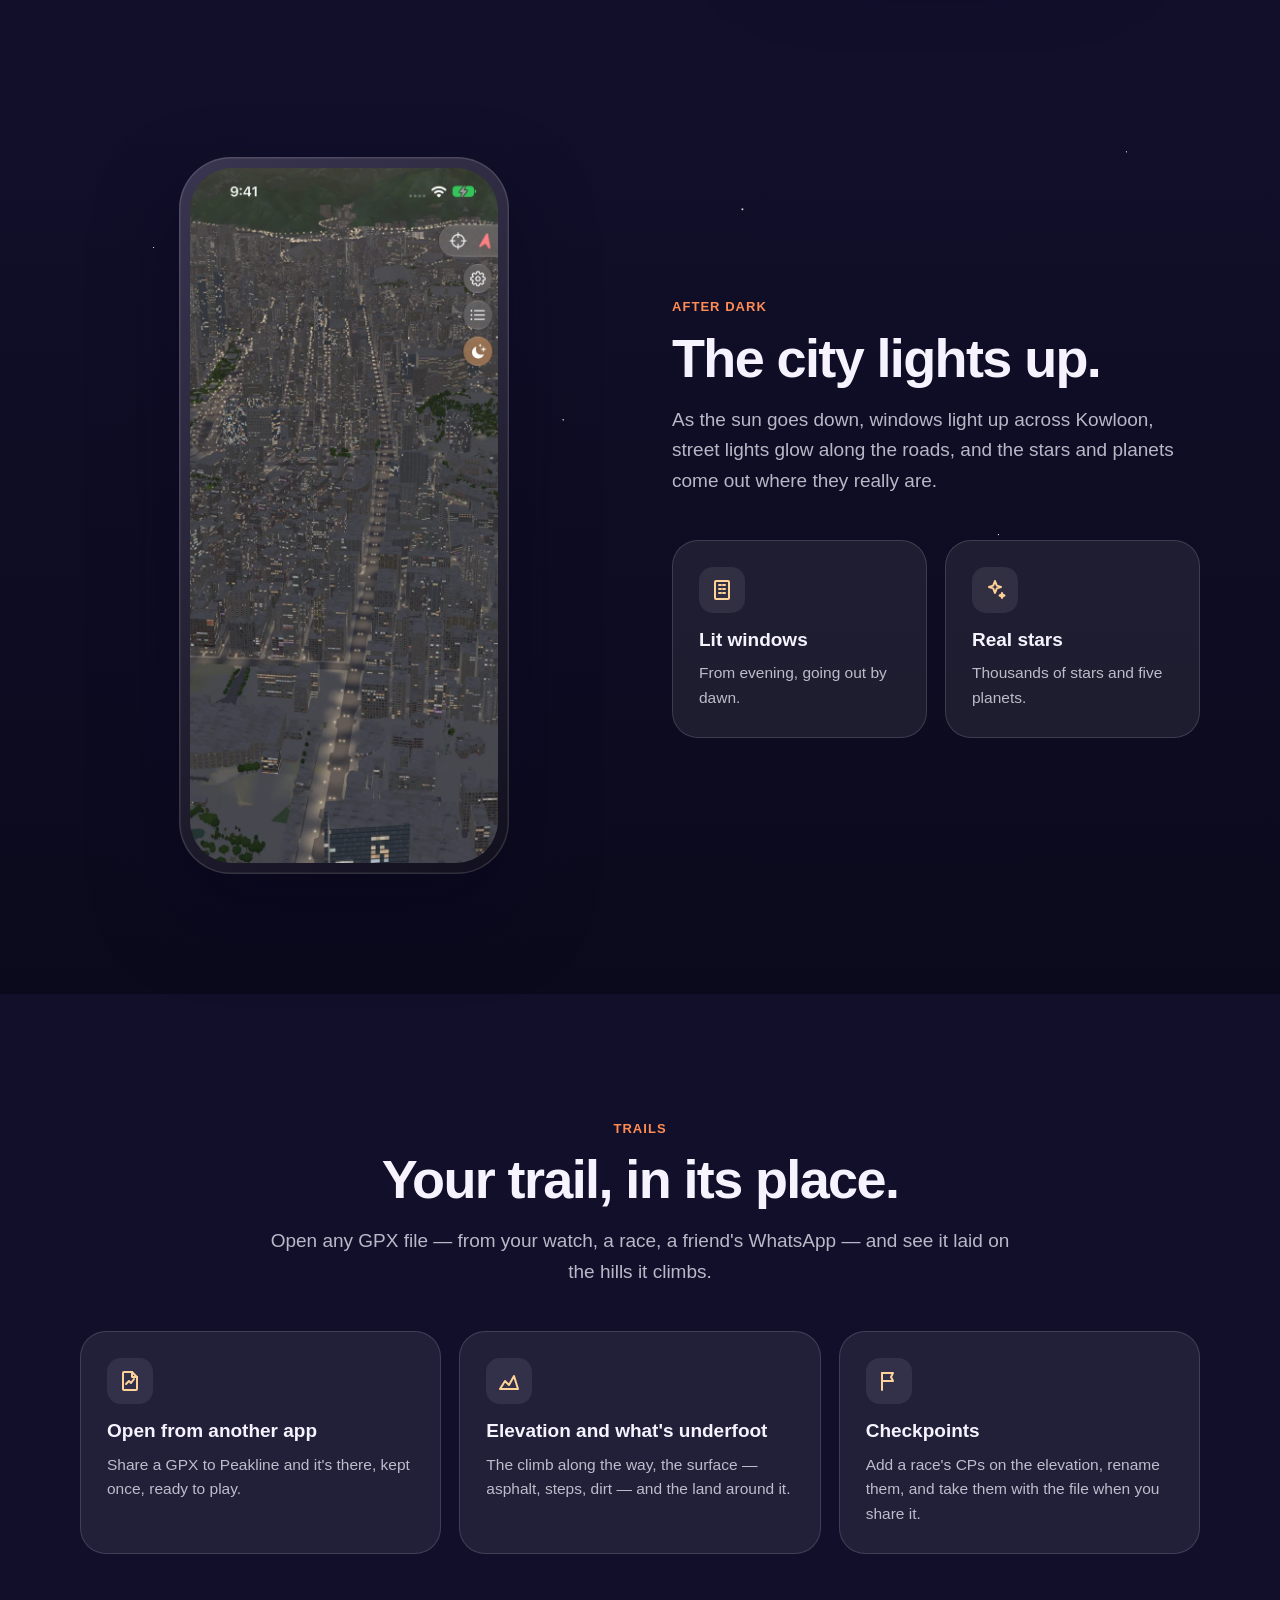
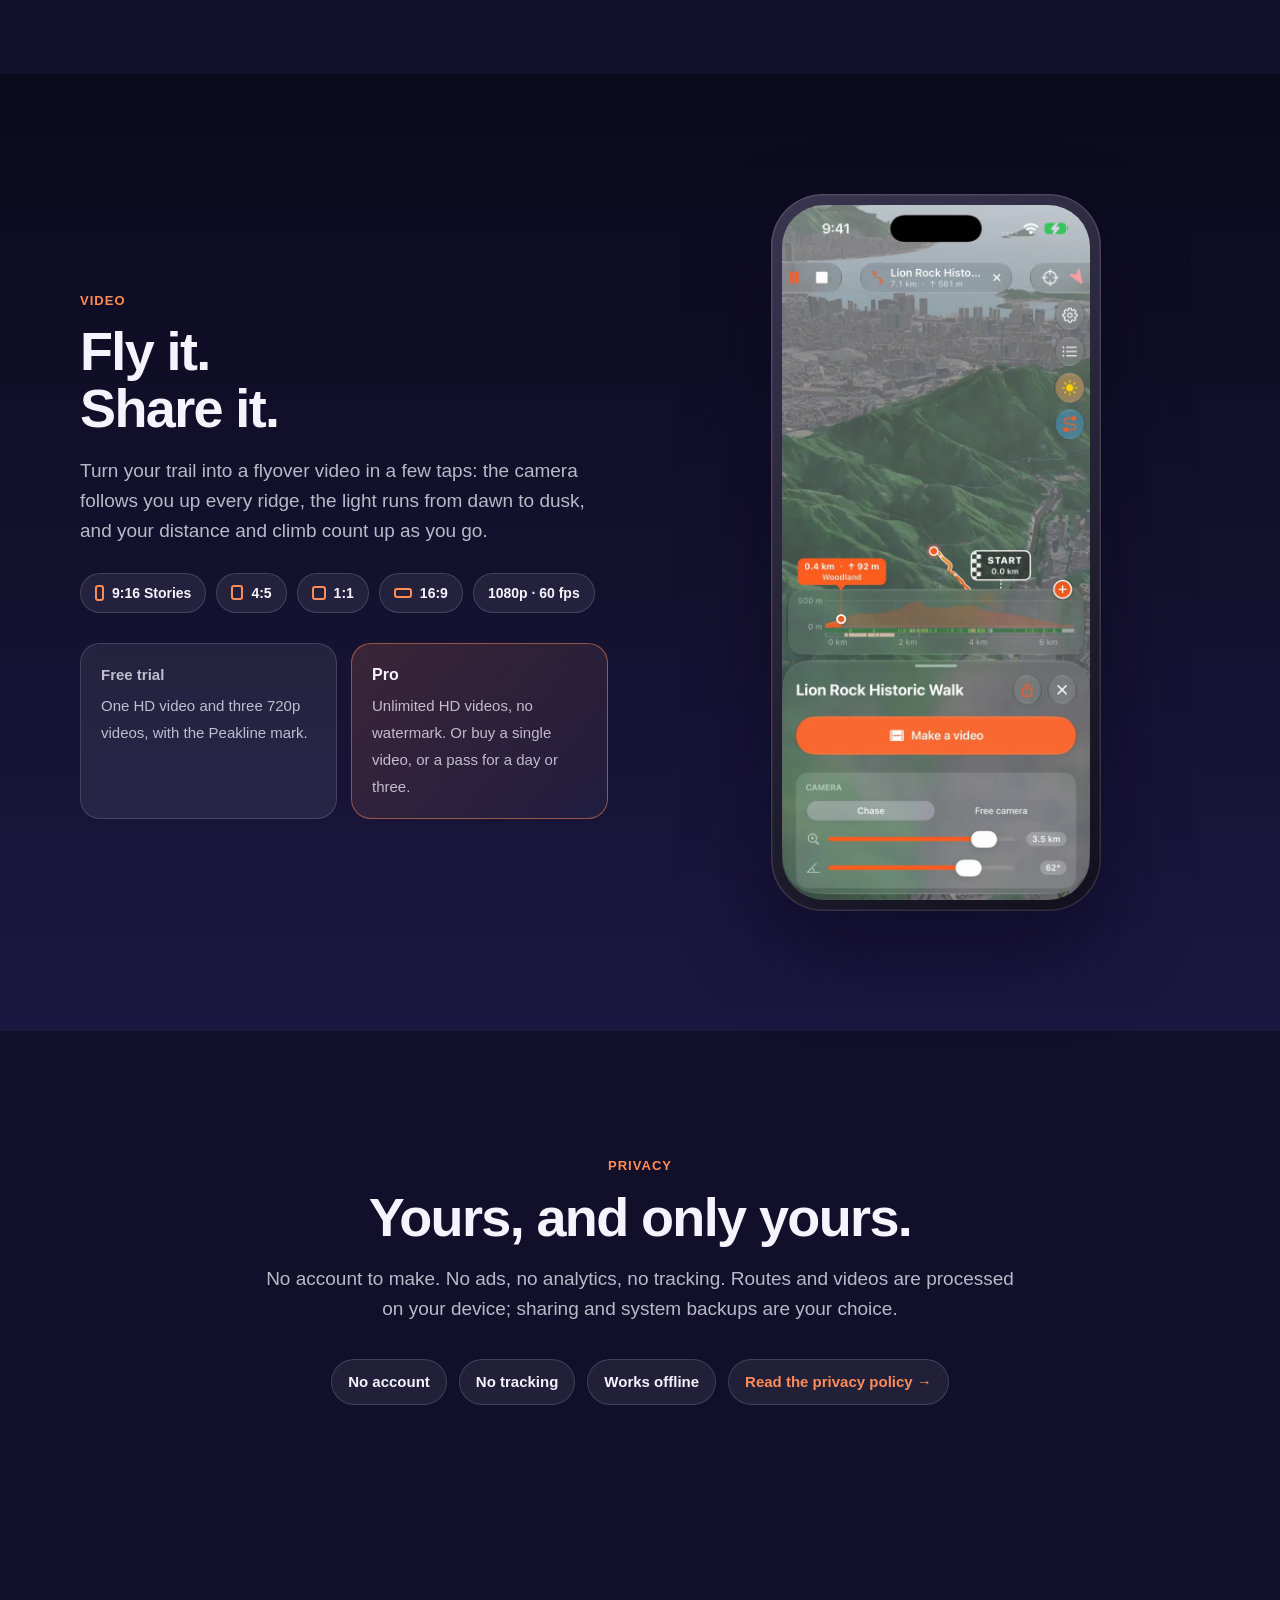
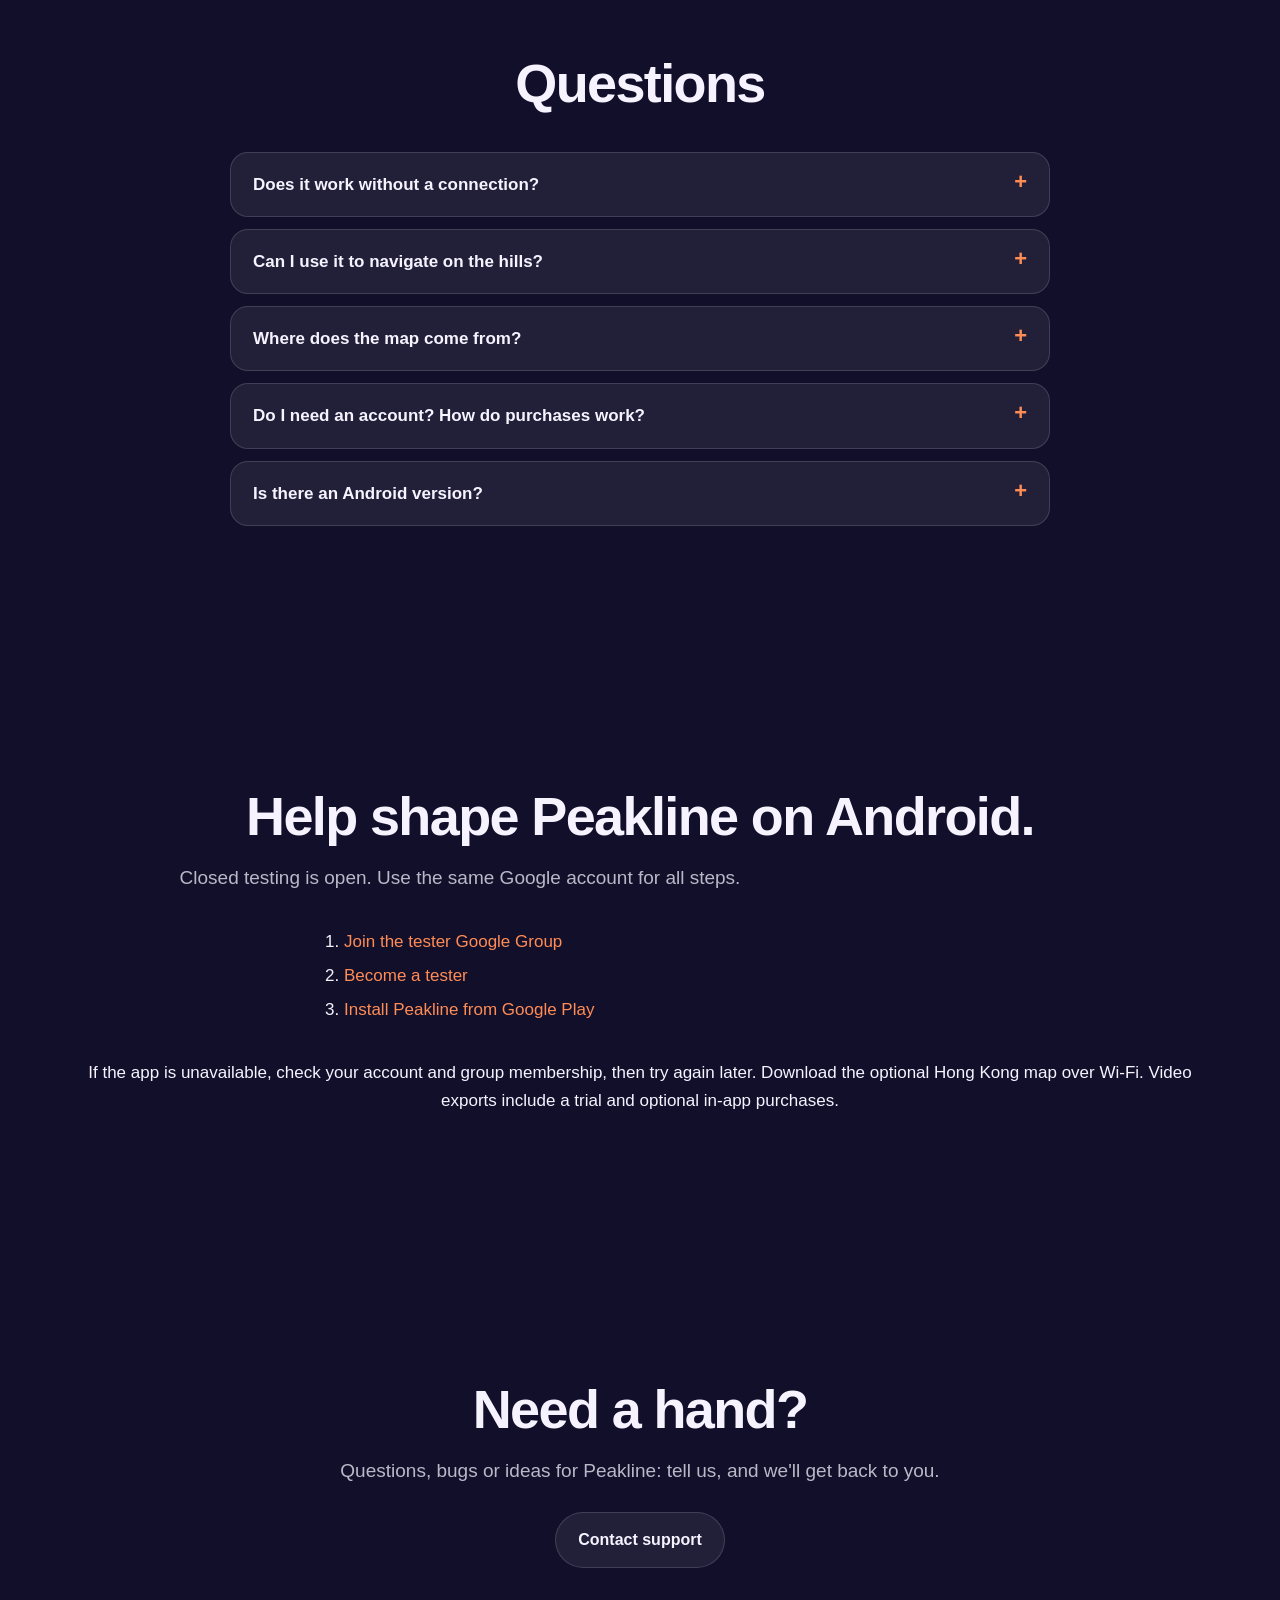
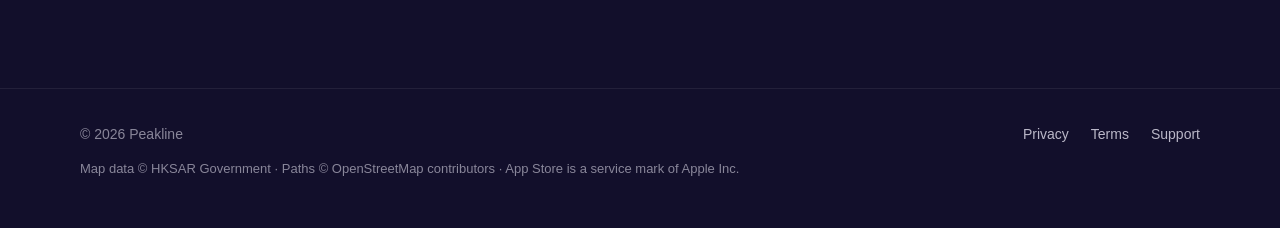
==== commit 3f38faf5: "Show the accepted territory flight without route overlays" ====
--- a/index.html
+++ b/index.html
@@ -52,9 +52,9 @@
     </div>
     <div class="journey-player">
       <div class="film-frame">
-        <video id="journey-video" controls playsinline preload="none" poster="assets/journey/fpv-recut/c0.webp" aria-label="An FPV-style virtual flight from Hong Kong Island to Lion Rock">
-          <source src="assets/journey/fpv-recut.mp4" type="video/mp4">
-          <a href="assets/journey/fpv-recut.mp4">Watch the flight / 觀看飛行影片</a>
+        <video id="journey-video" controls playsinline preload="none" poster="assets/journey/fpv-clean/c0.webp" aria-label="An FPV-style virtual flight from Hong Kong Island to Lion Rock">
+          <source src="assets/journey/fpv-clean.mp4" type="video/mp4">
+          <a href="assets/journey/fpv-clean.mp4">Watch the flight / 觀看飛行影片</a>
         </video>
       </div>
       <div class="film-toolbar">
@@ -77,8 +77,8 @@
 <article class="chapter" data-scene="1" hidden><p class="where"><span class="en">Victoria Harbour</span><span class="zh">維多利亞港</span></p><h2><span class="en">Across the water.</span><span class="zh">飛越維港。</span></h2><p><span class="en">Descend towards the Kowloon peninsula.</span><span class="zh">向九龍半島飛去，逐步降低高度。</span></p></article>
 <article class="chapter" data-scene="2" hidden><p class="where"><span class="en">Kowloon</span><span class="zh">九龍街道</span></p><h2><span class="en">Between the buildings.</span><span class="zh">穿越大廈之間。</span></h2><p><span class="en">Follow the centre of the road through city lights and simulated traffic.</span><span class="zh">沿車路中央低飛，穿過夜色中的建築、街燈與模擬車流。</span></p></article>
 <article class="chapter" data-scene="3" hidden><p class="where"><span class="en">Above Kowloon</span><span class="zh">九龍上空</span></p><h2><span class="en">Rise above the rooftops.</span><span class="zh">越過樓頂，向山進發。</span></h2><p><span class="en">Accelerate out of the street and climb with Lion Rock in view.</span><span class="zh">穿過街道後加速，望住獅子山逐步拉升。</span></p></article>
-<article class="chapter" data-scene="4" hidden><p class="where"><span class="en">Lion Rock</span><span class="zh">獅子山</span></p><h2><span class="en">Over the ridge.</span><span class="zh">翻越山脊。</span></h2><p><span class="en">Continue over Lion Rock as the route comes into view.</span><span class="zh">飛越獅子山，逐步展現路線。</span></p></article>
-<article class="chapter" data-scene="5" hidden><p class="where"><span class="en">All of Hong Kong</span><span class="zh">全香港</span></p><h2><span class="en">The city and its hills, together.</span><span class="zh">城市與山野，一眼盡覽。</span></h2><p><span class="en">Rise above the ridge as the trail fades, revealing Hong Kong after dark.</span><span class="zh">越過山脊繼續升高，路線逐漸淡出，展現全港夜景。</span></p></article>
+<article class="chapter" data-scene="4" hidden><p class="where"><span class="en">Lion Rock</span><span class="zh">獅子山</span></p><h2><span class="en">Over the ridge.</span><span class="zh">翻越山脊。</span></h2><p><span class="en">Fly over Lion Rock towards the hills beyond.</span><span class="zh">飛越獅子山，望向連綿山野。</span></p></article>
+<article class="chapter" data-scene="5" hidden><p class="where"><span class="en">All of Hong Kong</span><span class="zh">全香港</span></p><h2><span class="en">The city and its hills, together.</span><span class="zh">城市與山野，一眼盡覽。</span></h2><p><span class="en">Rise above the ridge, revealing Hong Kong after dark.</span><span class="zh">越過山脊繼續升高，展現全港夜景。</span></p></article>
 </div>
       <p class="film-error" role="status" hidden><span class="en">Use the video player’s controls to start the flight.</span><span class="zh">請使用影片播放器的控制項開始播放。</span></p>
     </div>
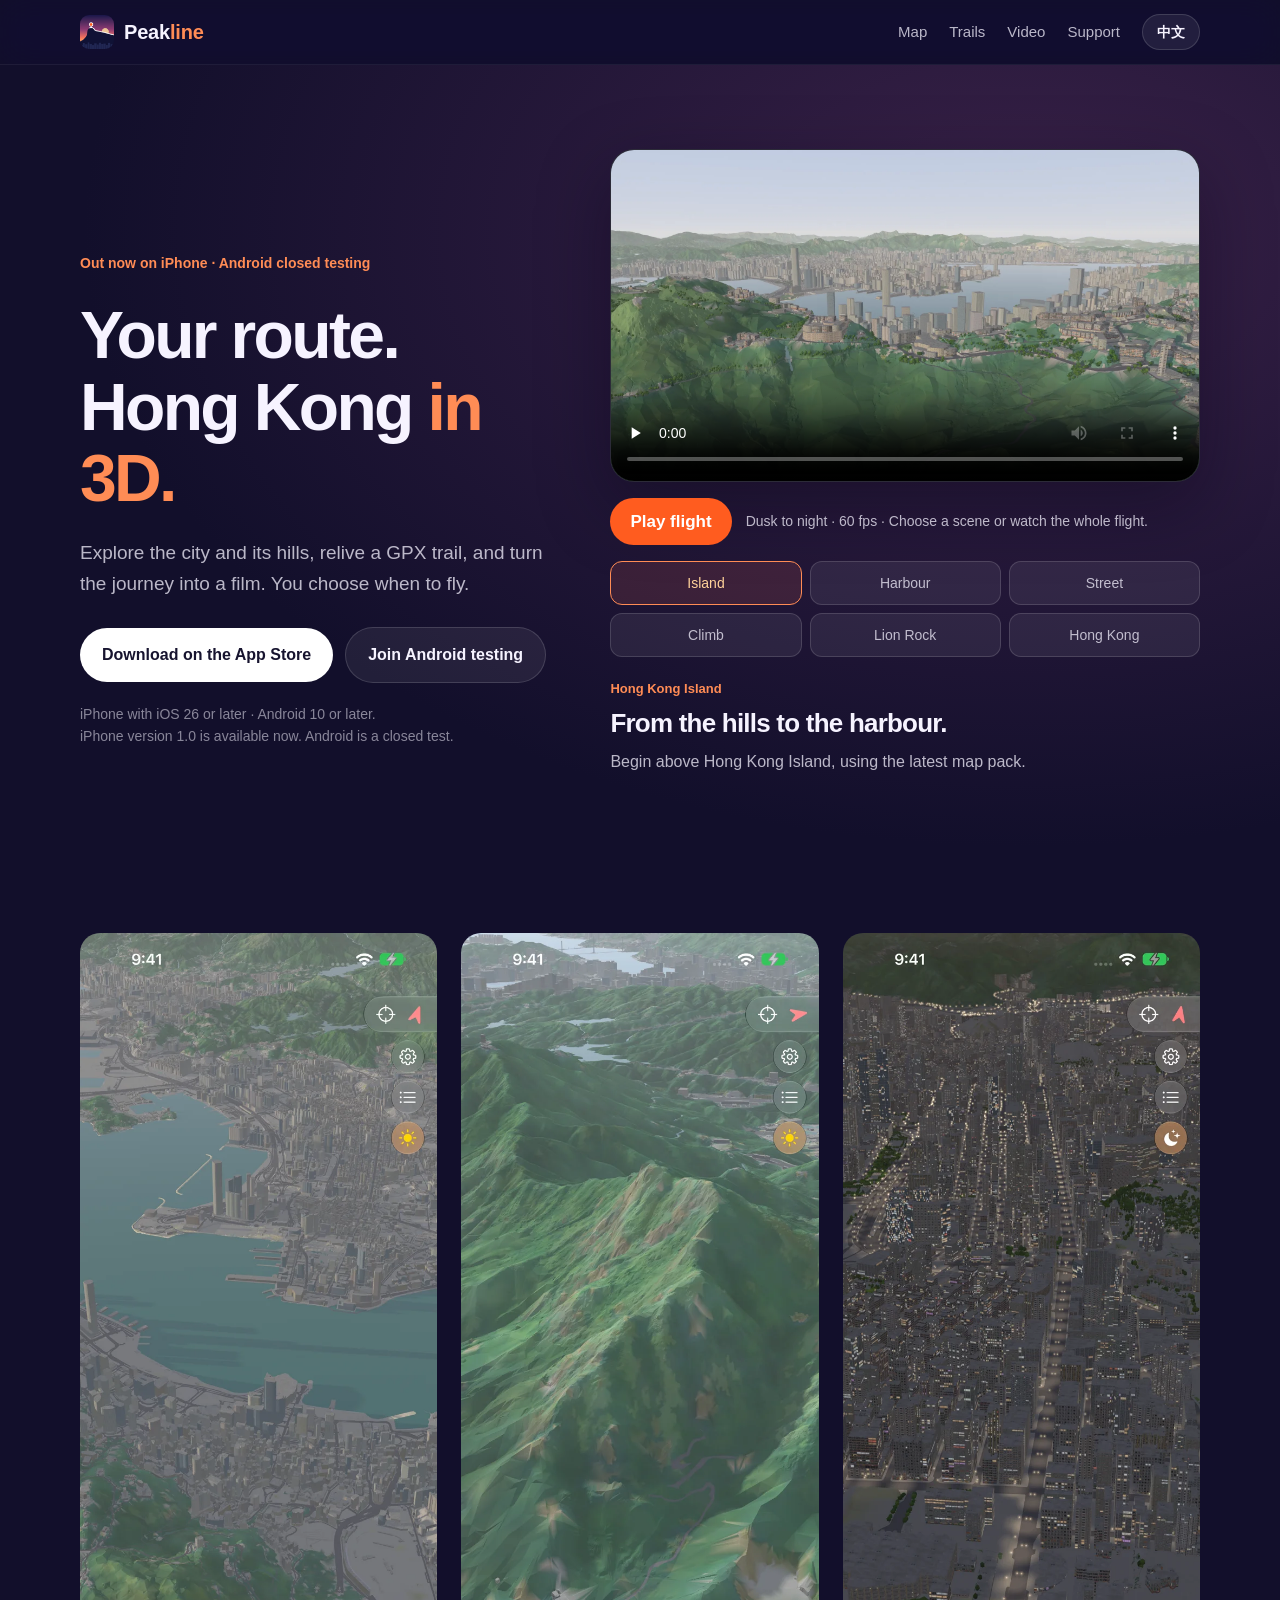
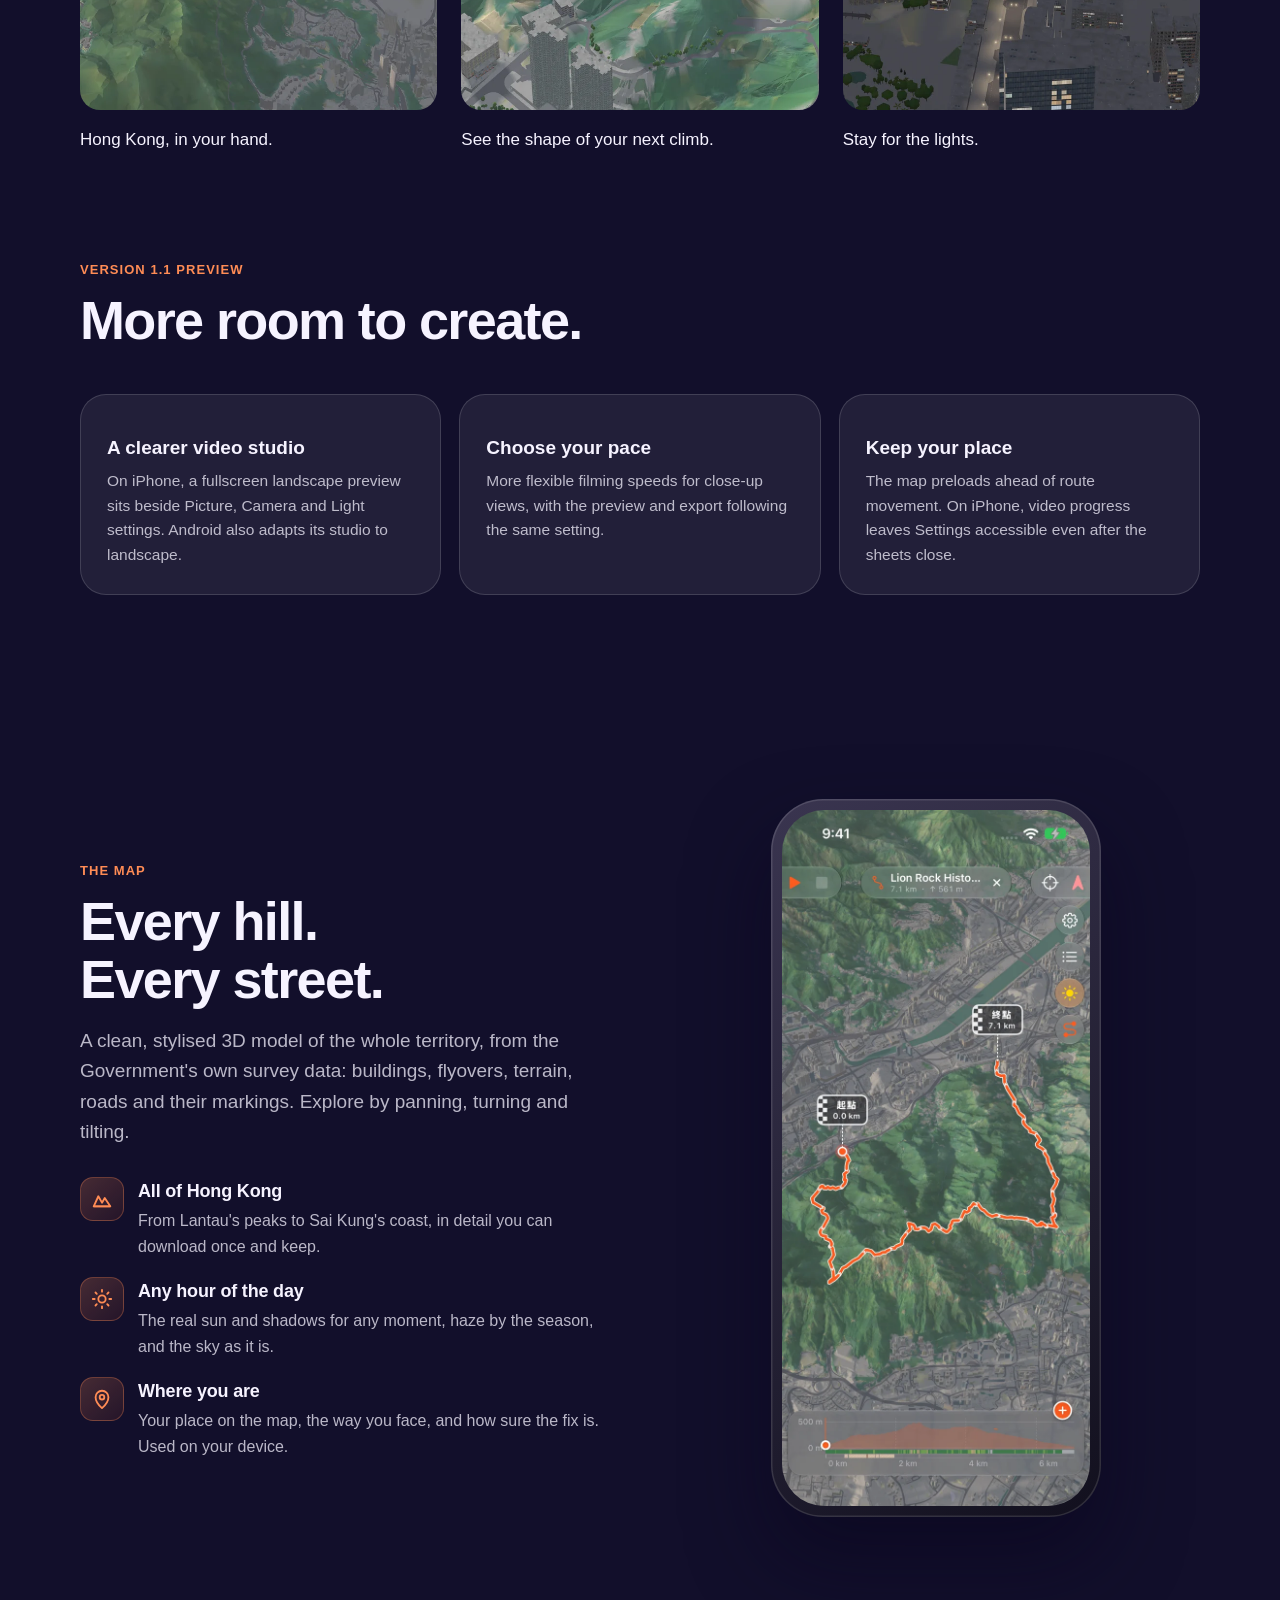
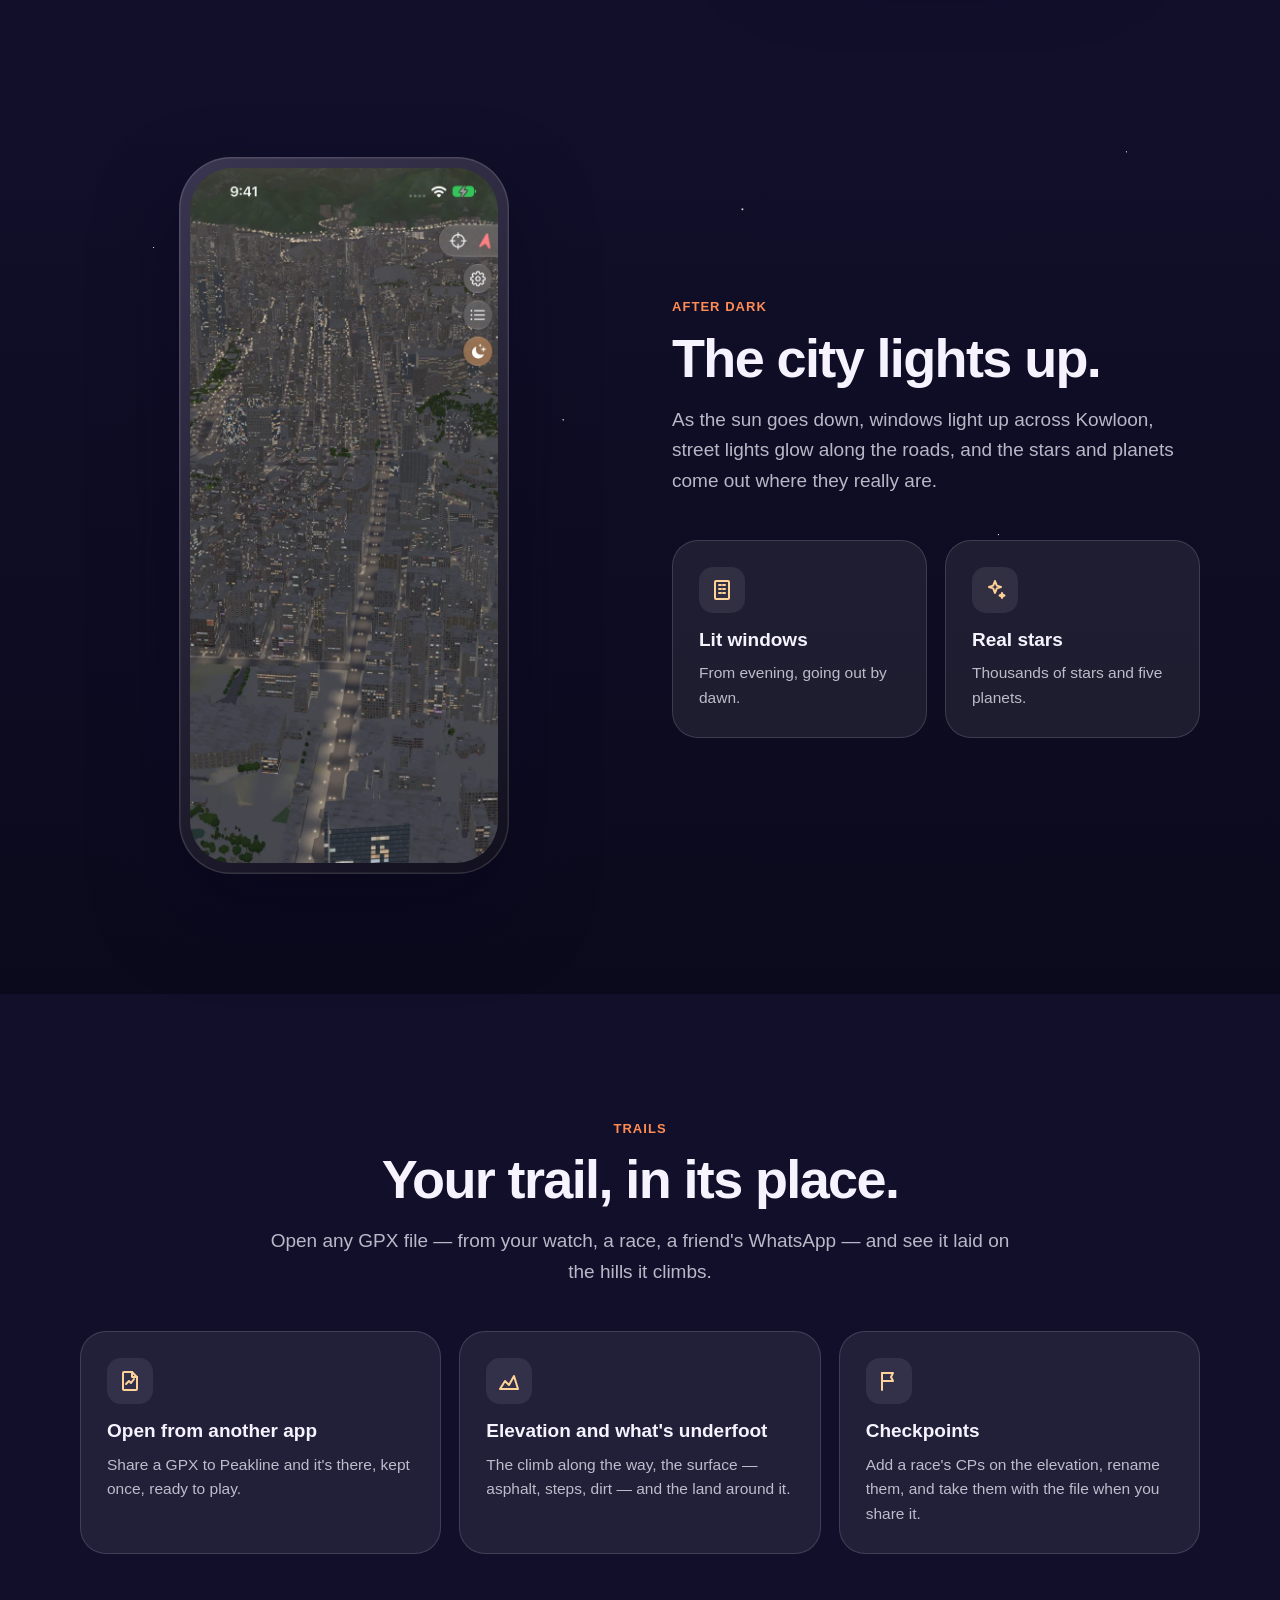
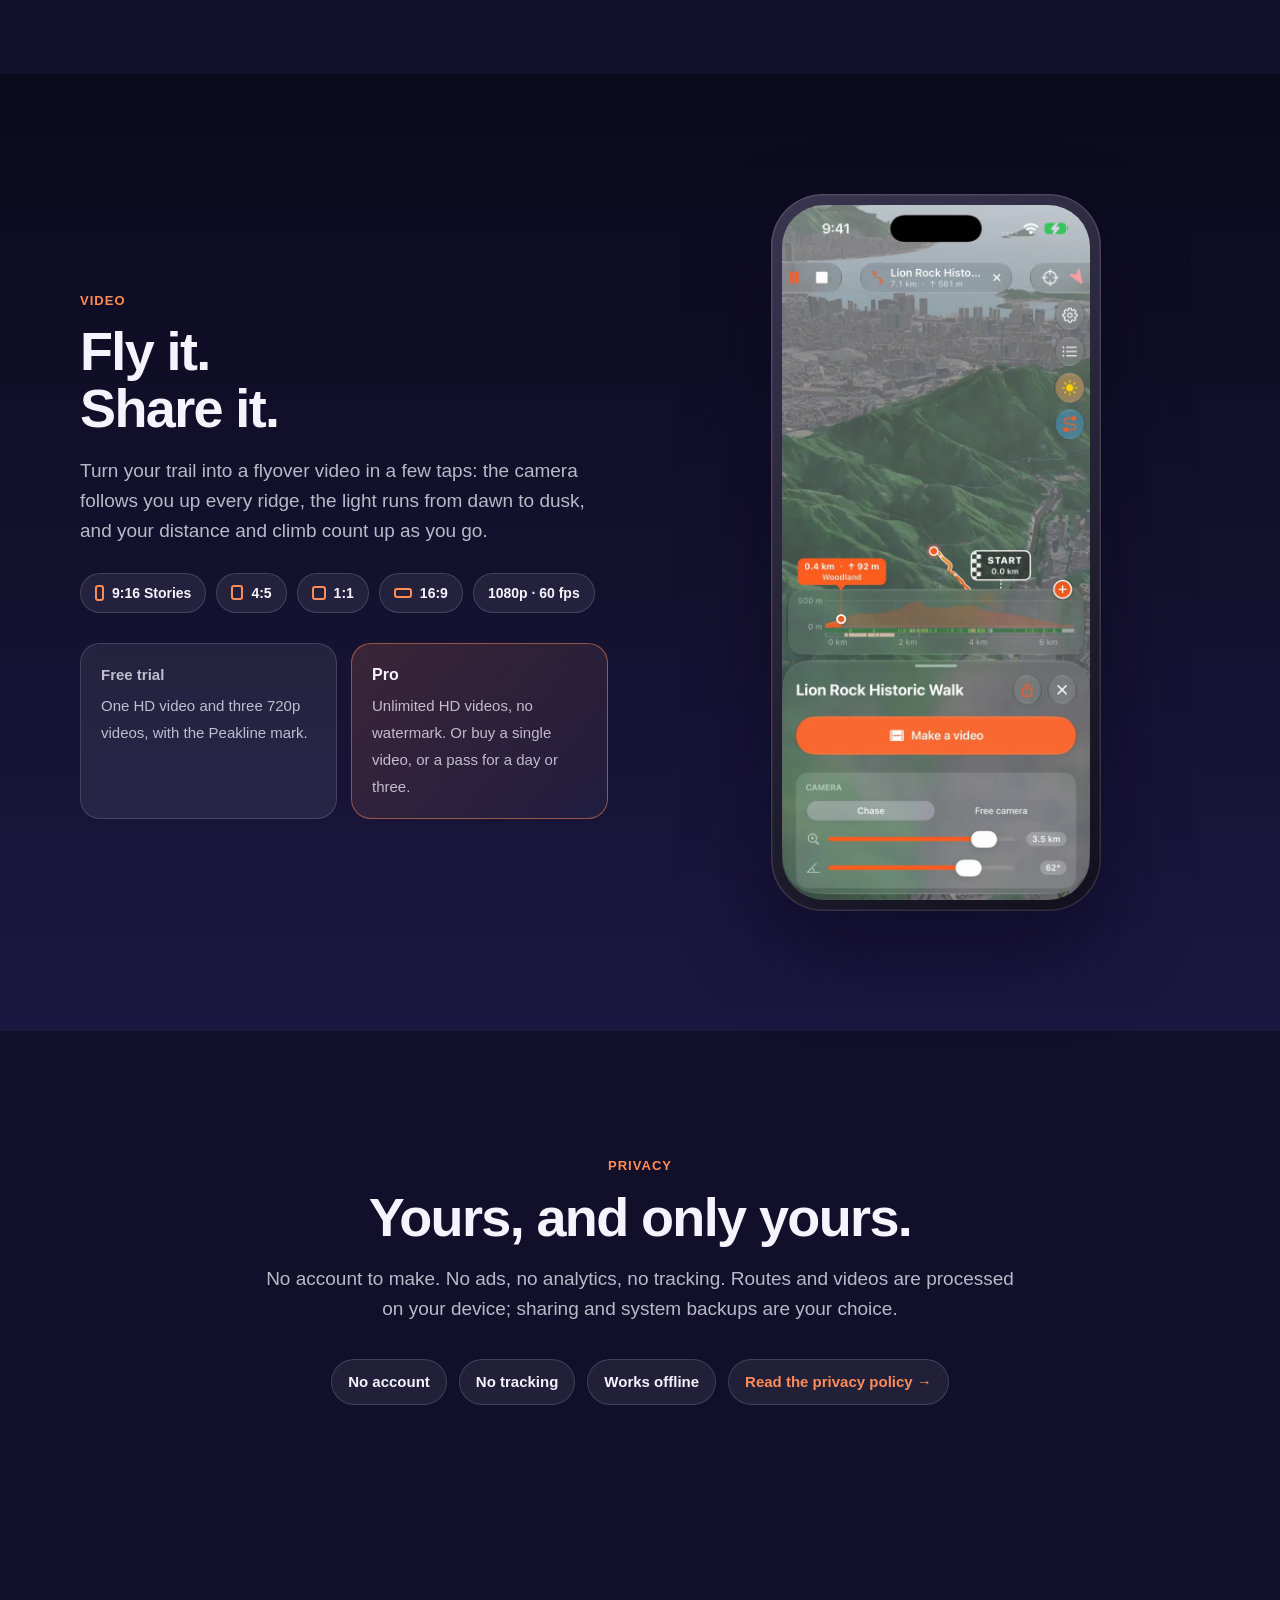
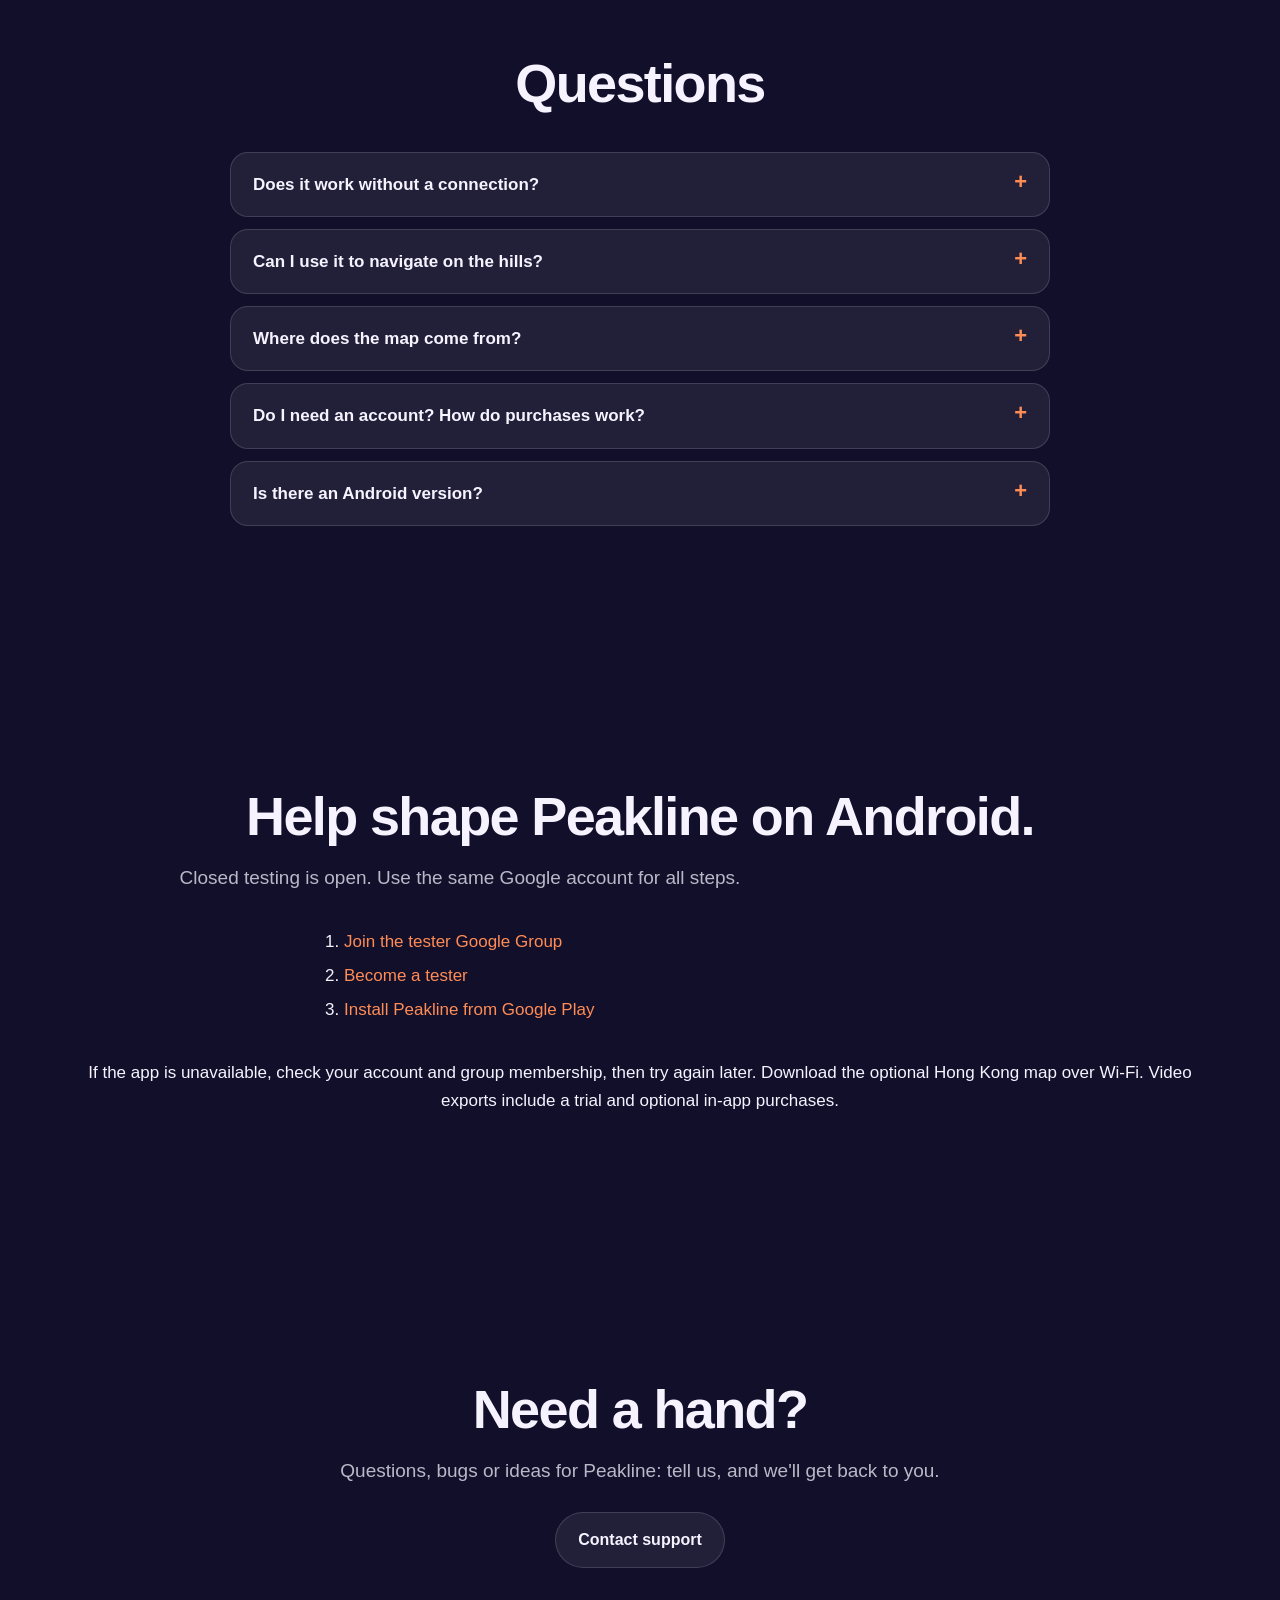
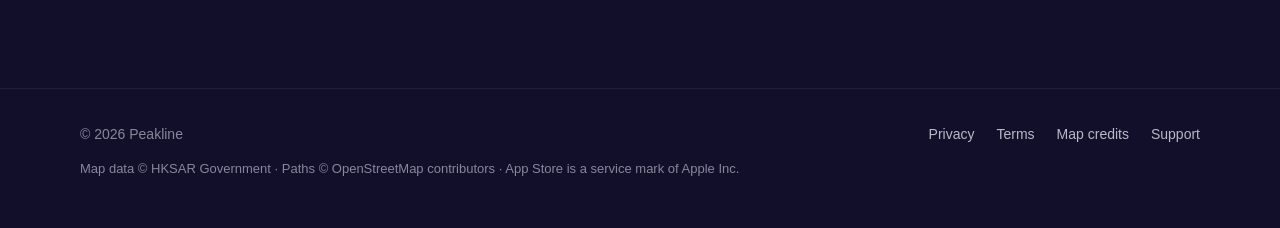
==== commit 3c177ab2: "Add map credits for shared route images" ====
--- a/index.html
+++ b/index.html
@@ -274,6 +274,7 @@
     <nav>
       <a href="privacy/"><span class="en">Privacy</span><span class="zh">私隱政策</span></a>
       <a href="terms/"><span class="en">Terms</span><span class="zh">服務條款</span></a>
+      <a href="credits/"><span class="en">Map credits</span><span class="zh">地圖鳴謝</span></a>
       <a href="#support"><span class="en">Support</span><span class="zh">支援</span></a>
     </nav>
     <span class="credits"><span class="en">Map data © HKSAR Government · Paths © OpenStreetMap contributors · App Store is a service mark of Apple Inc.</span><span class="zh">地圖資料 © 香港特別行政區政府 · 路徑資料 © OpenStreetMap 貢獻者 · App Store 是 Apple Inc. 的服務標記。</span></span>
